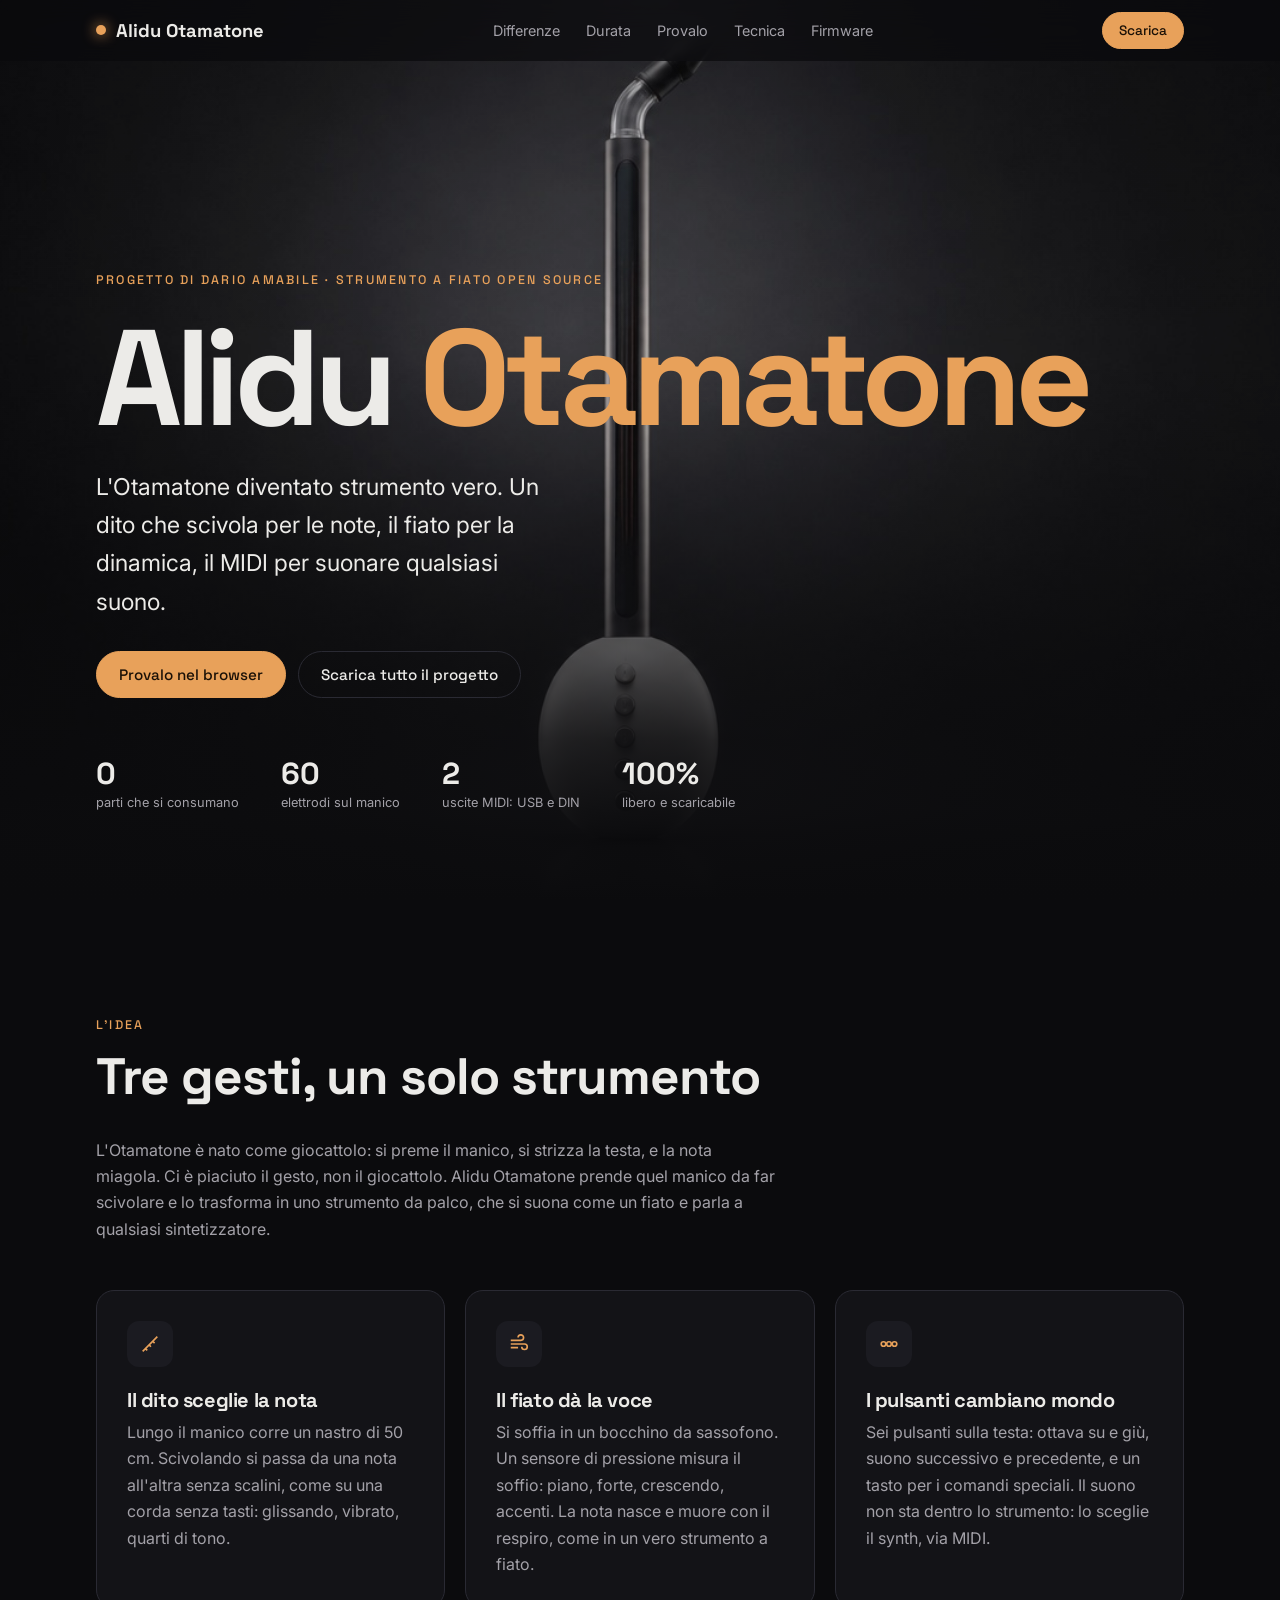
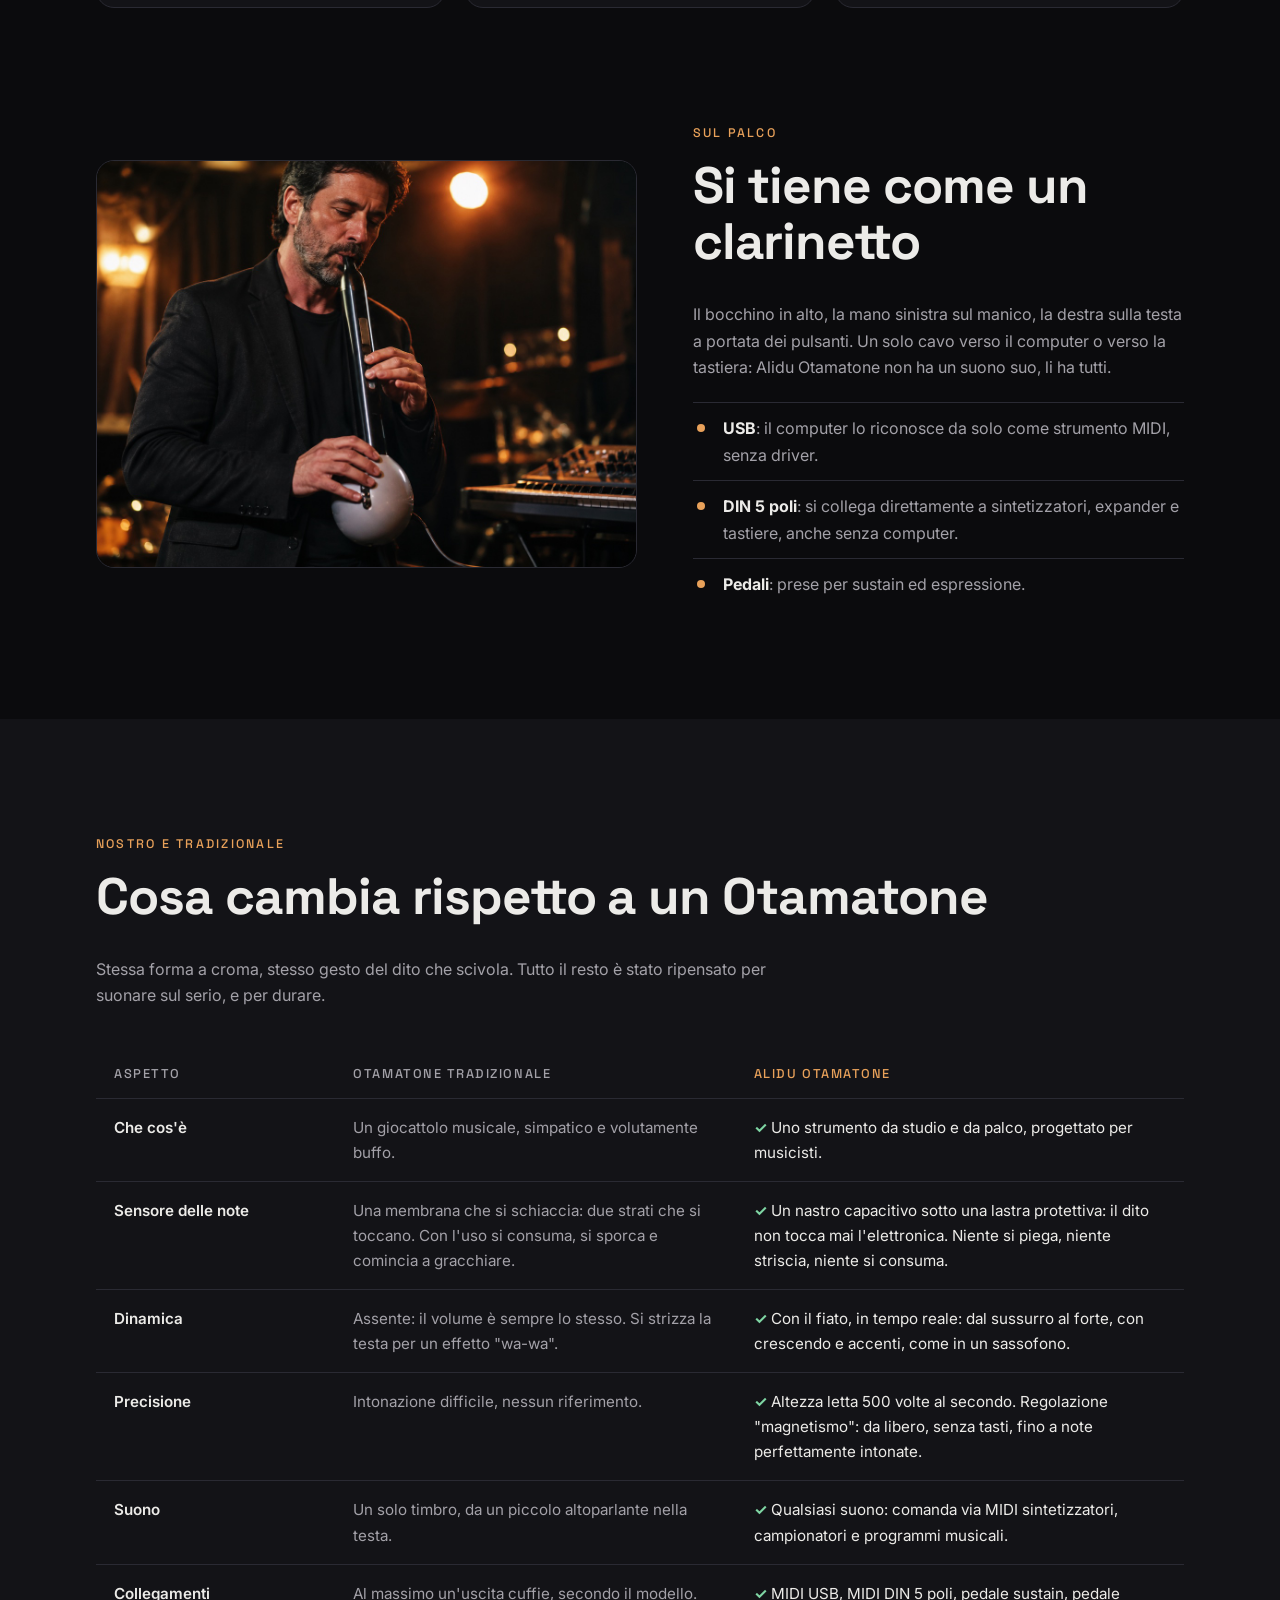
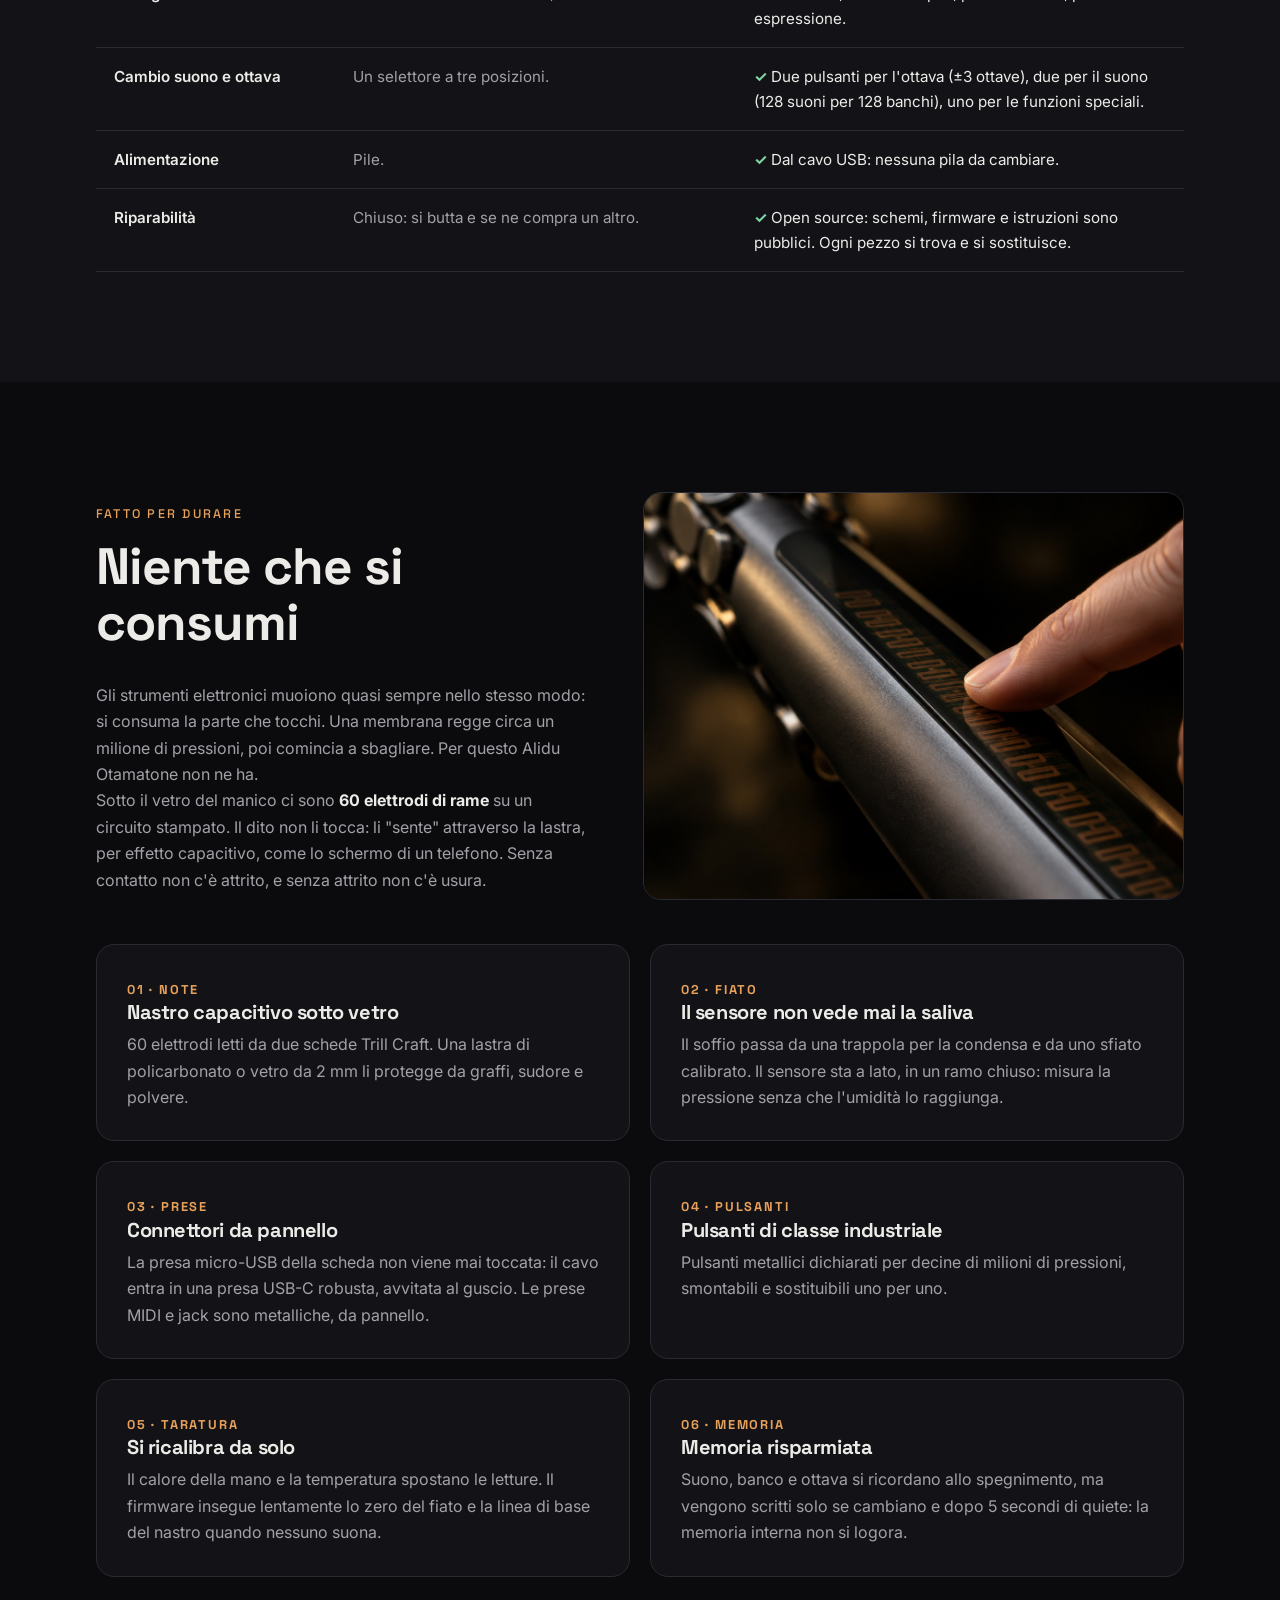
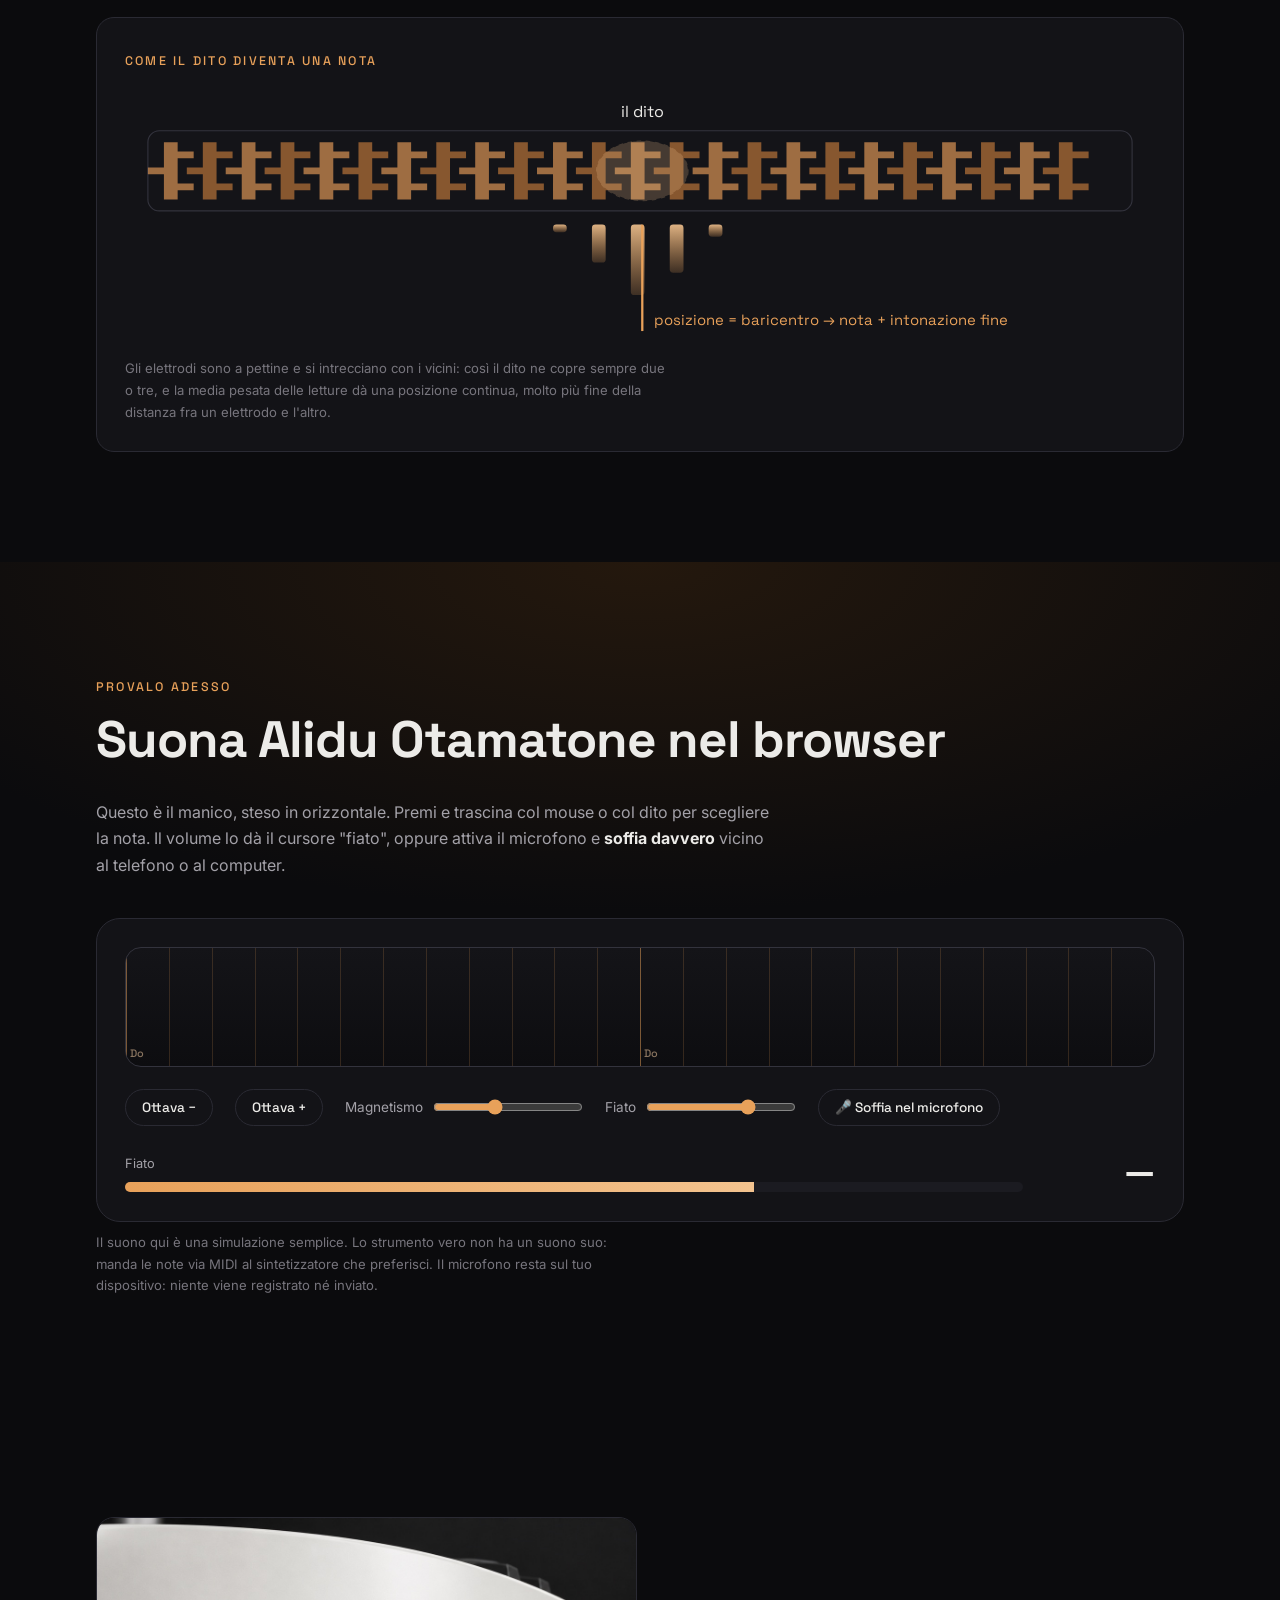
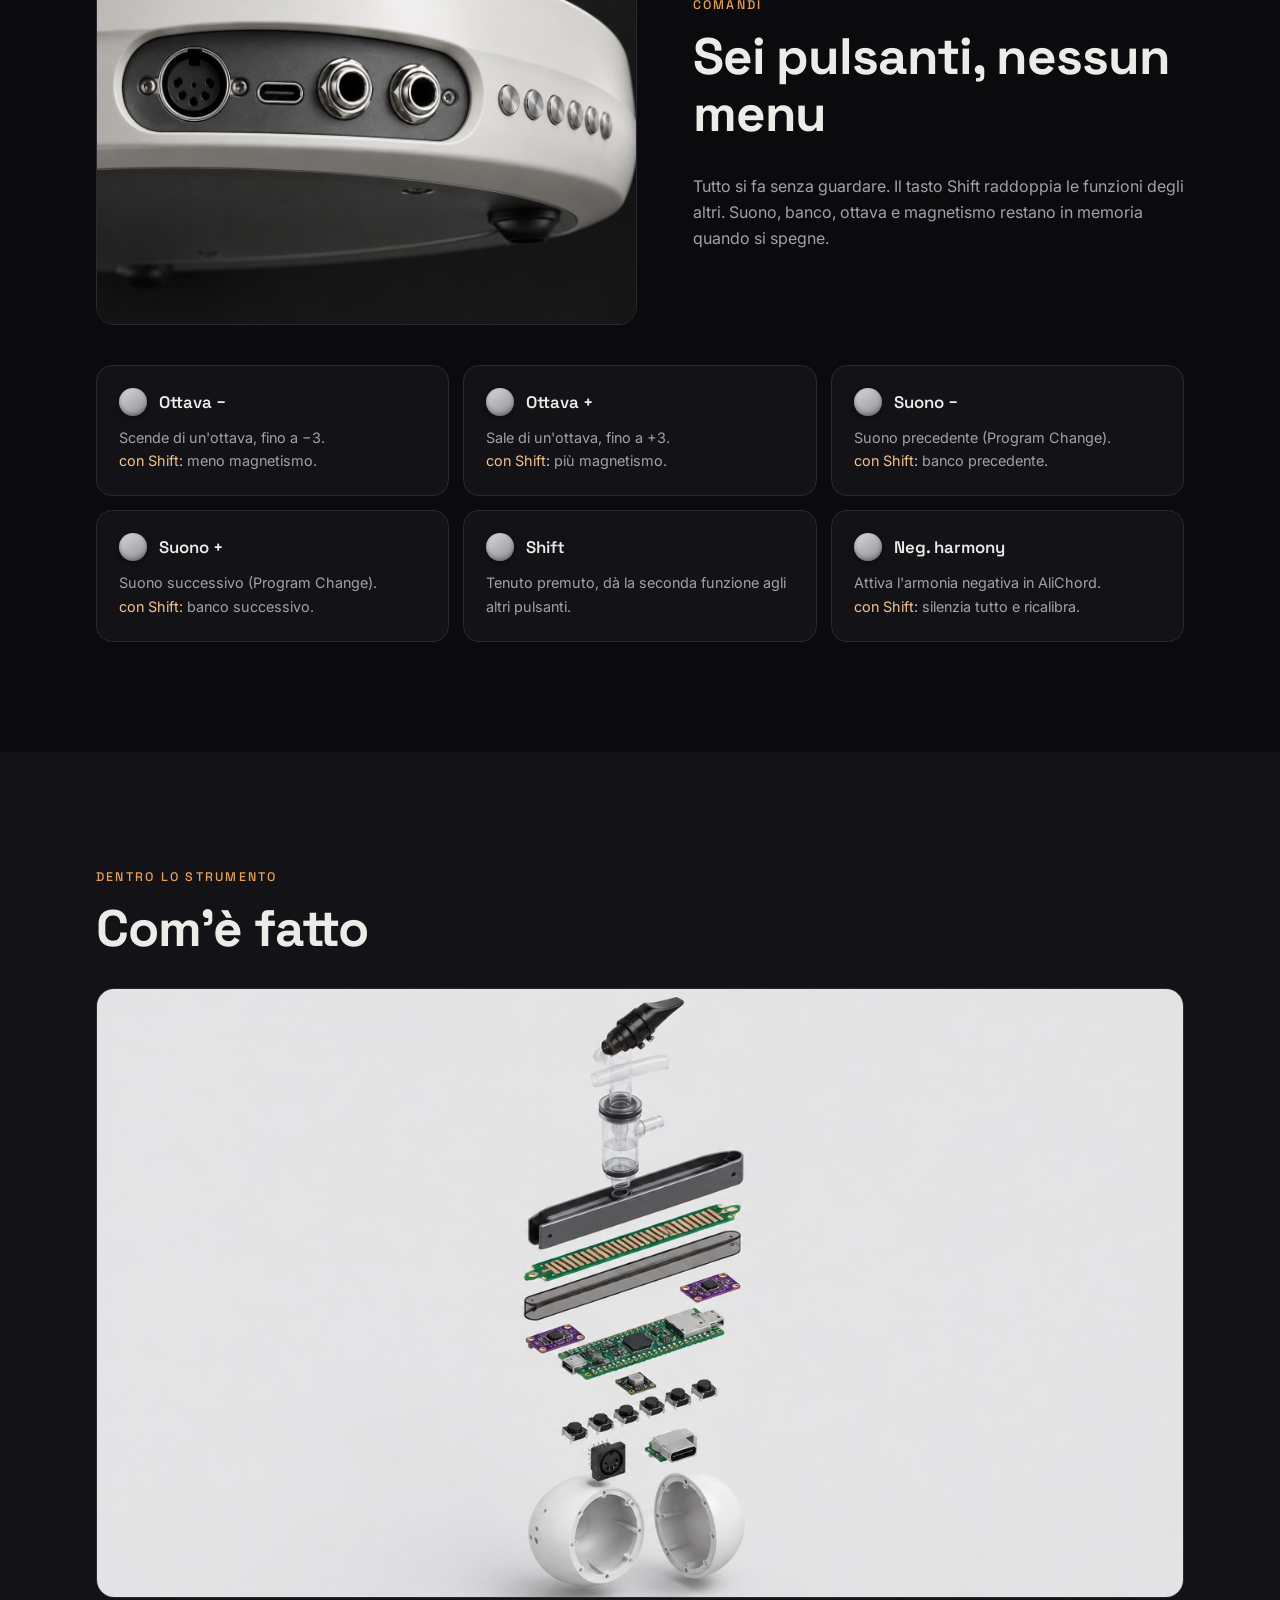
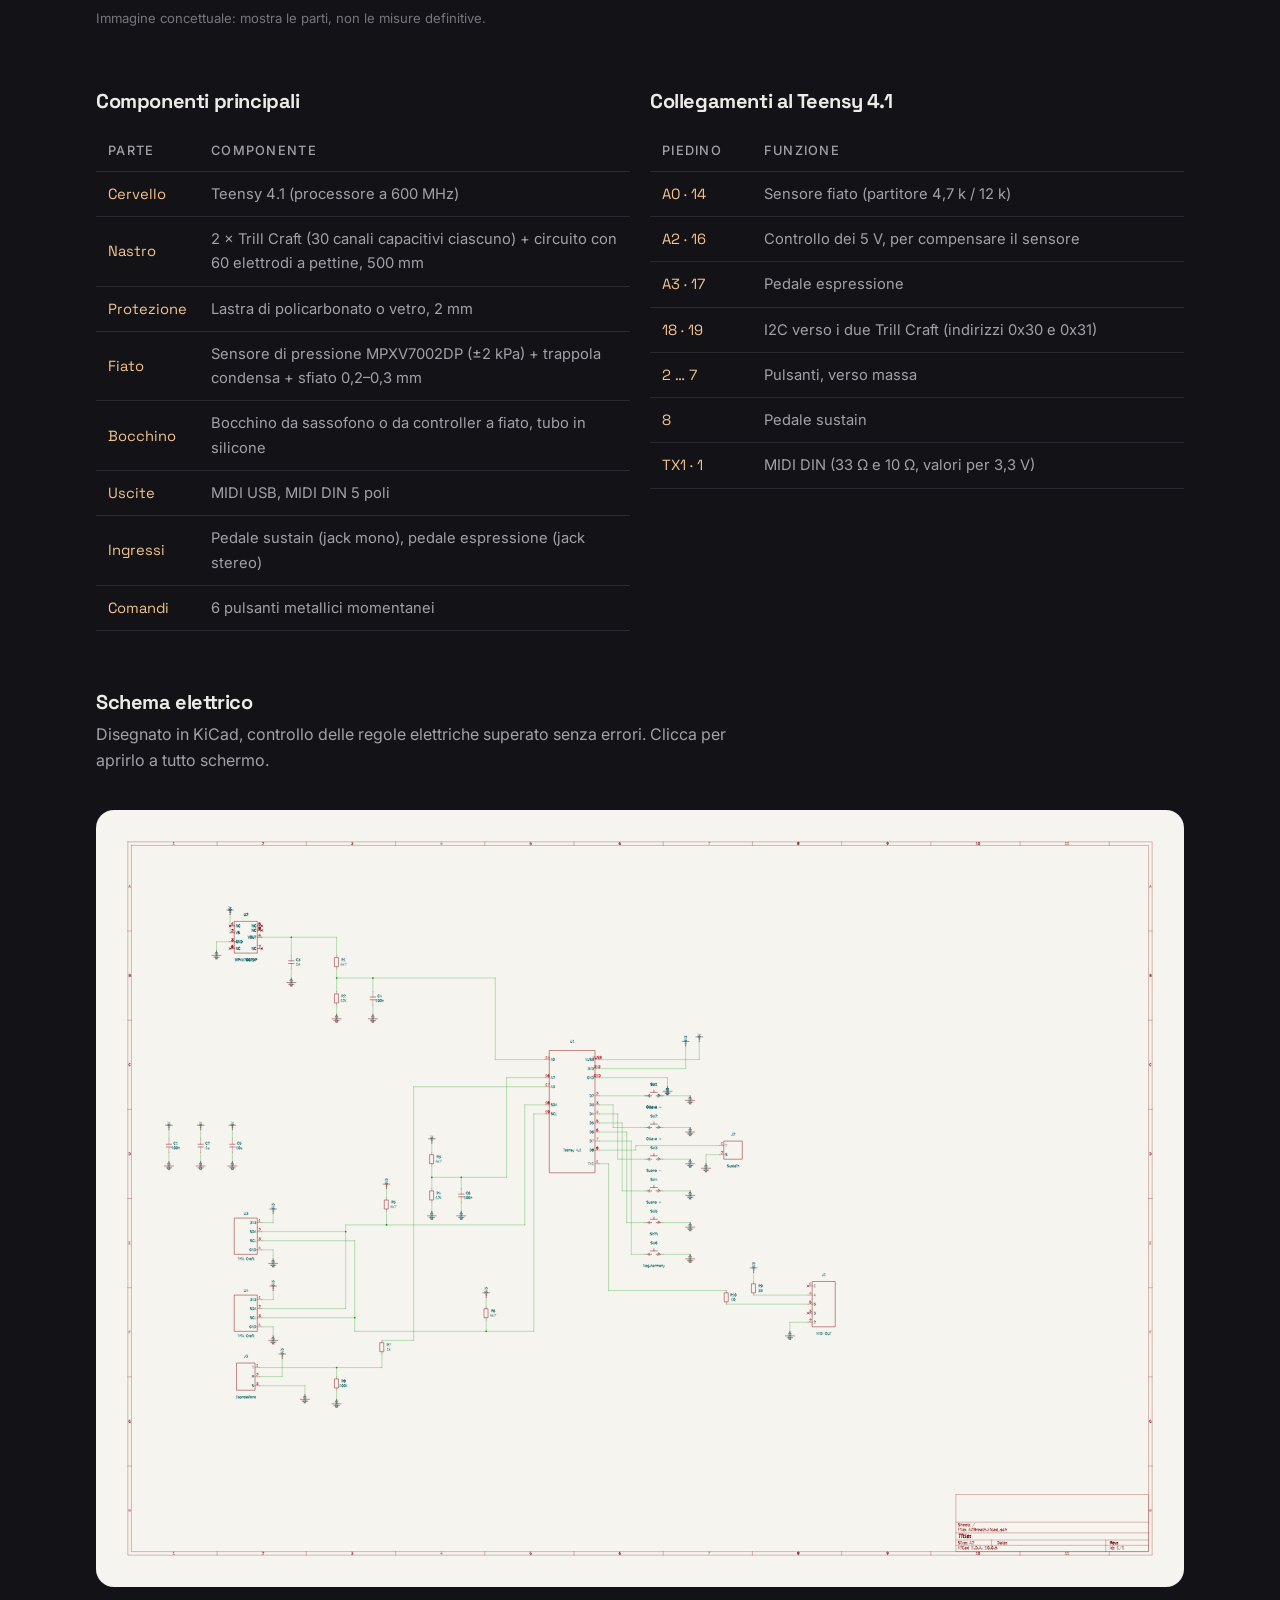
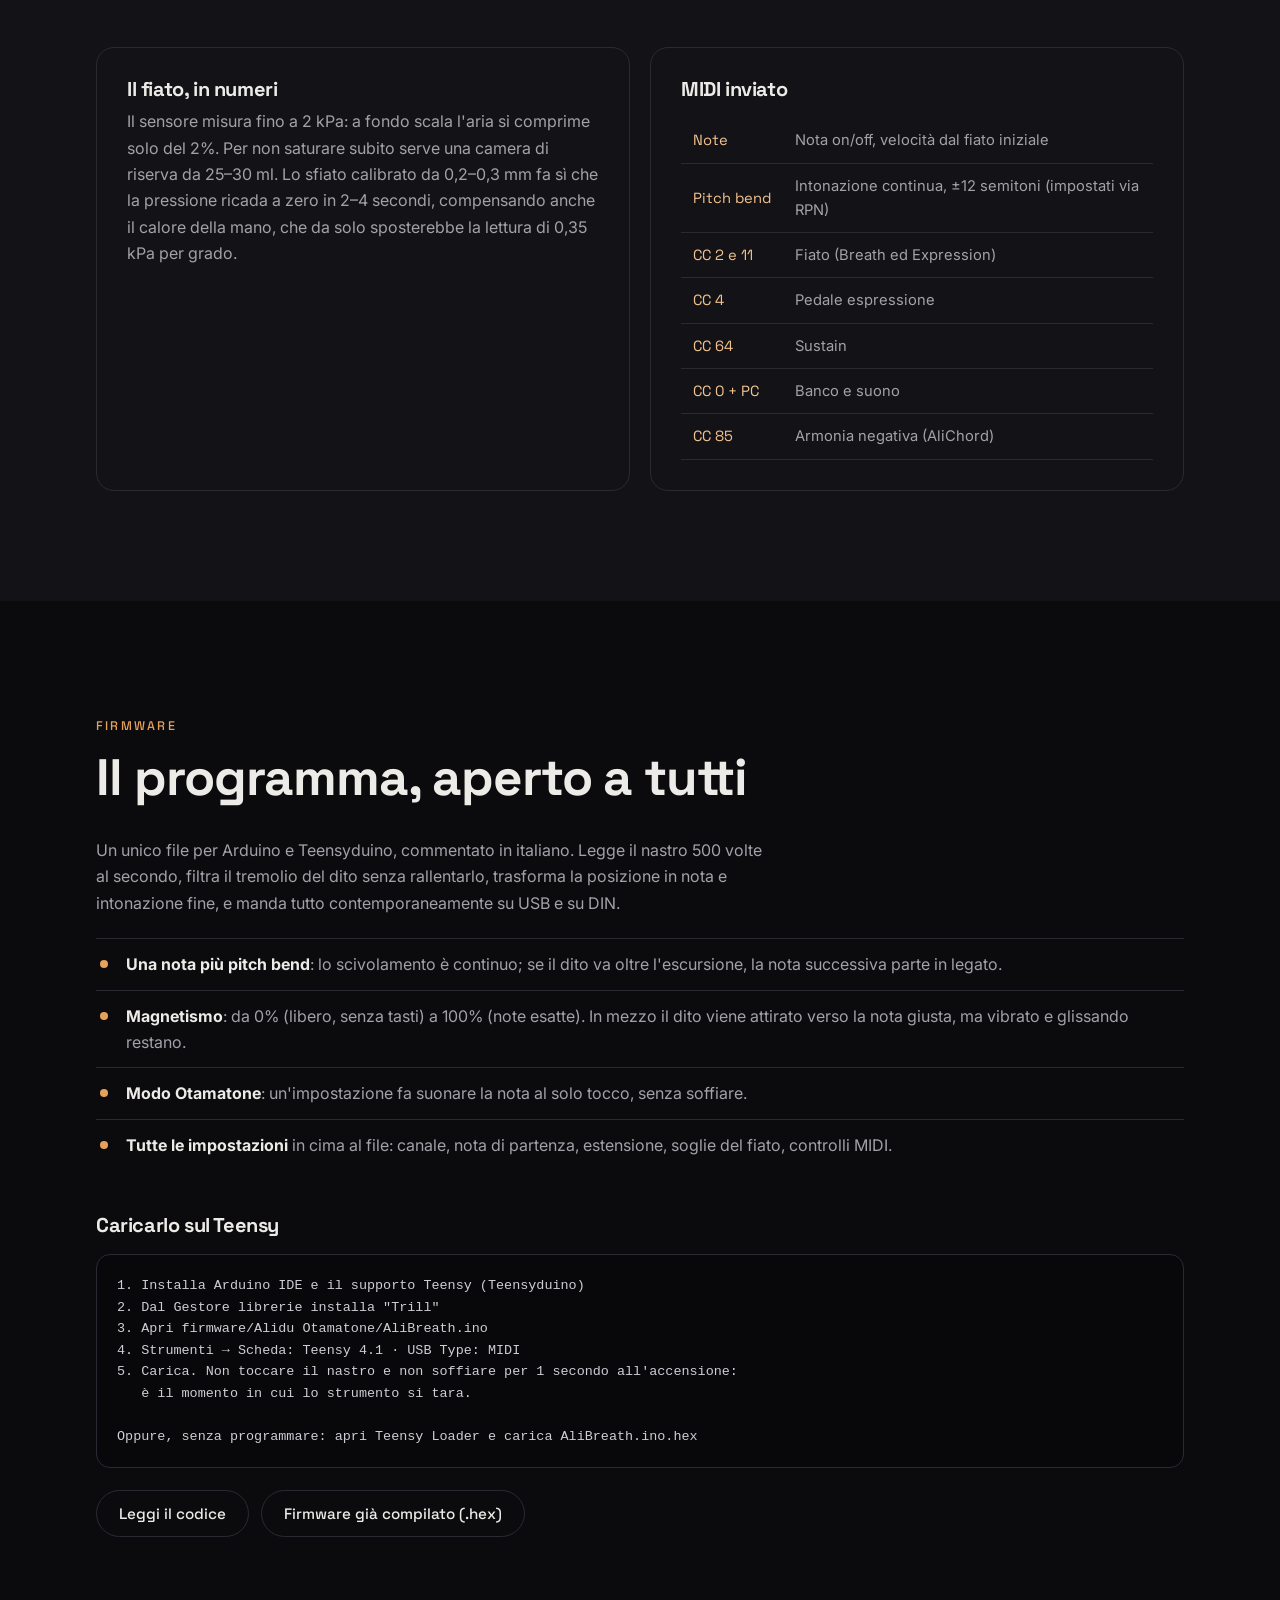
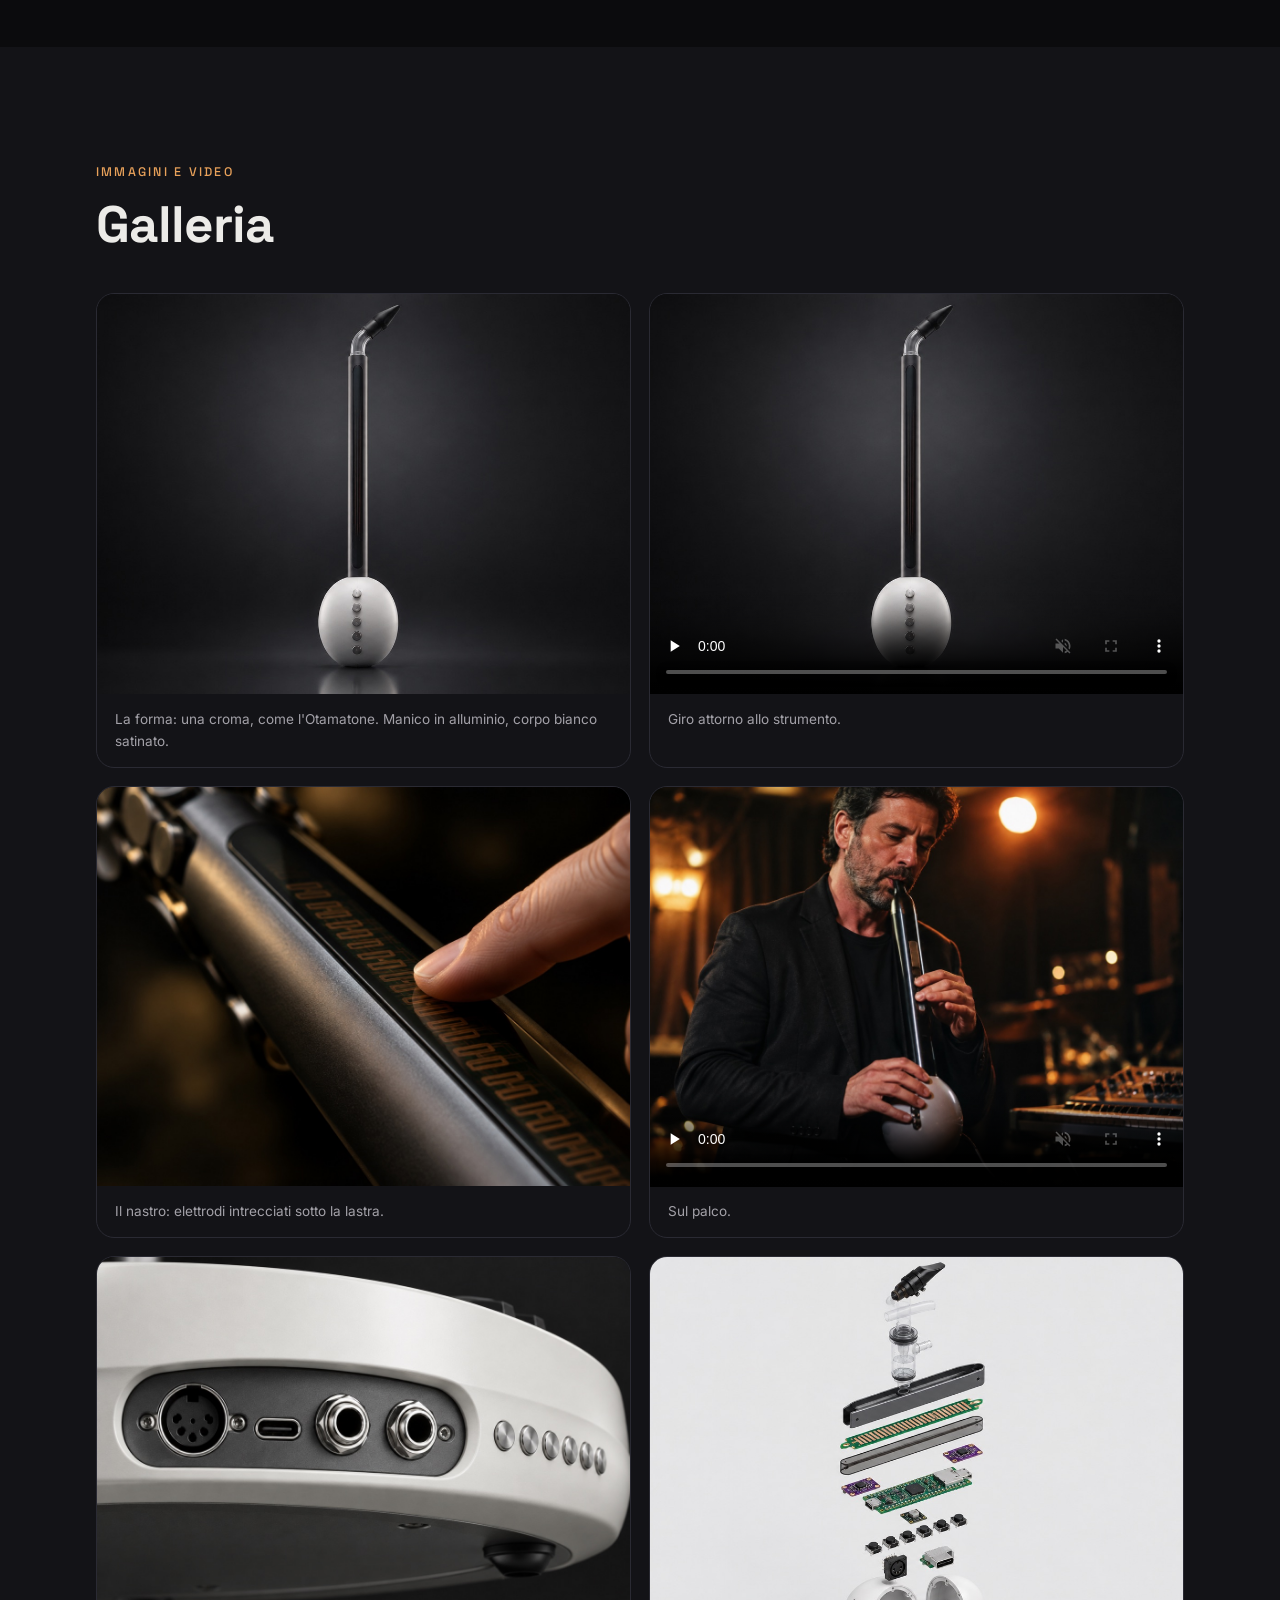
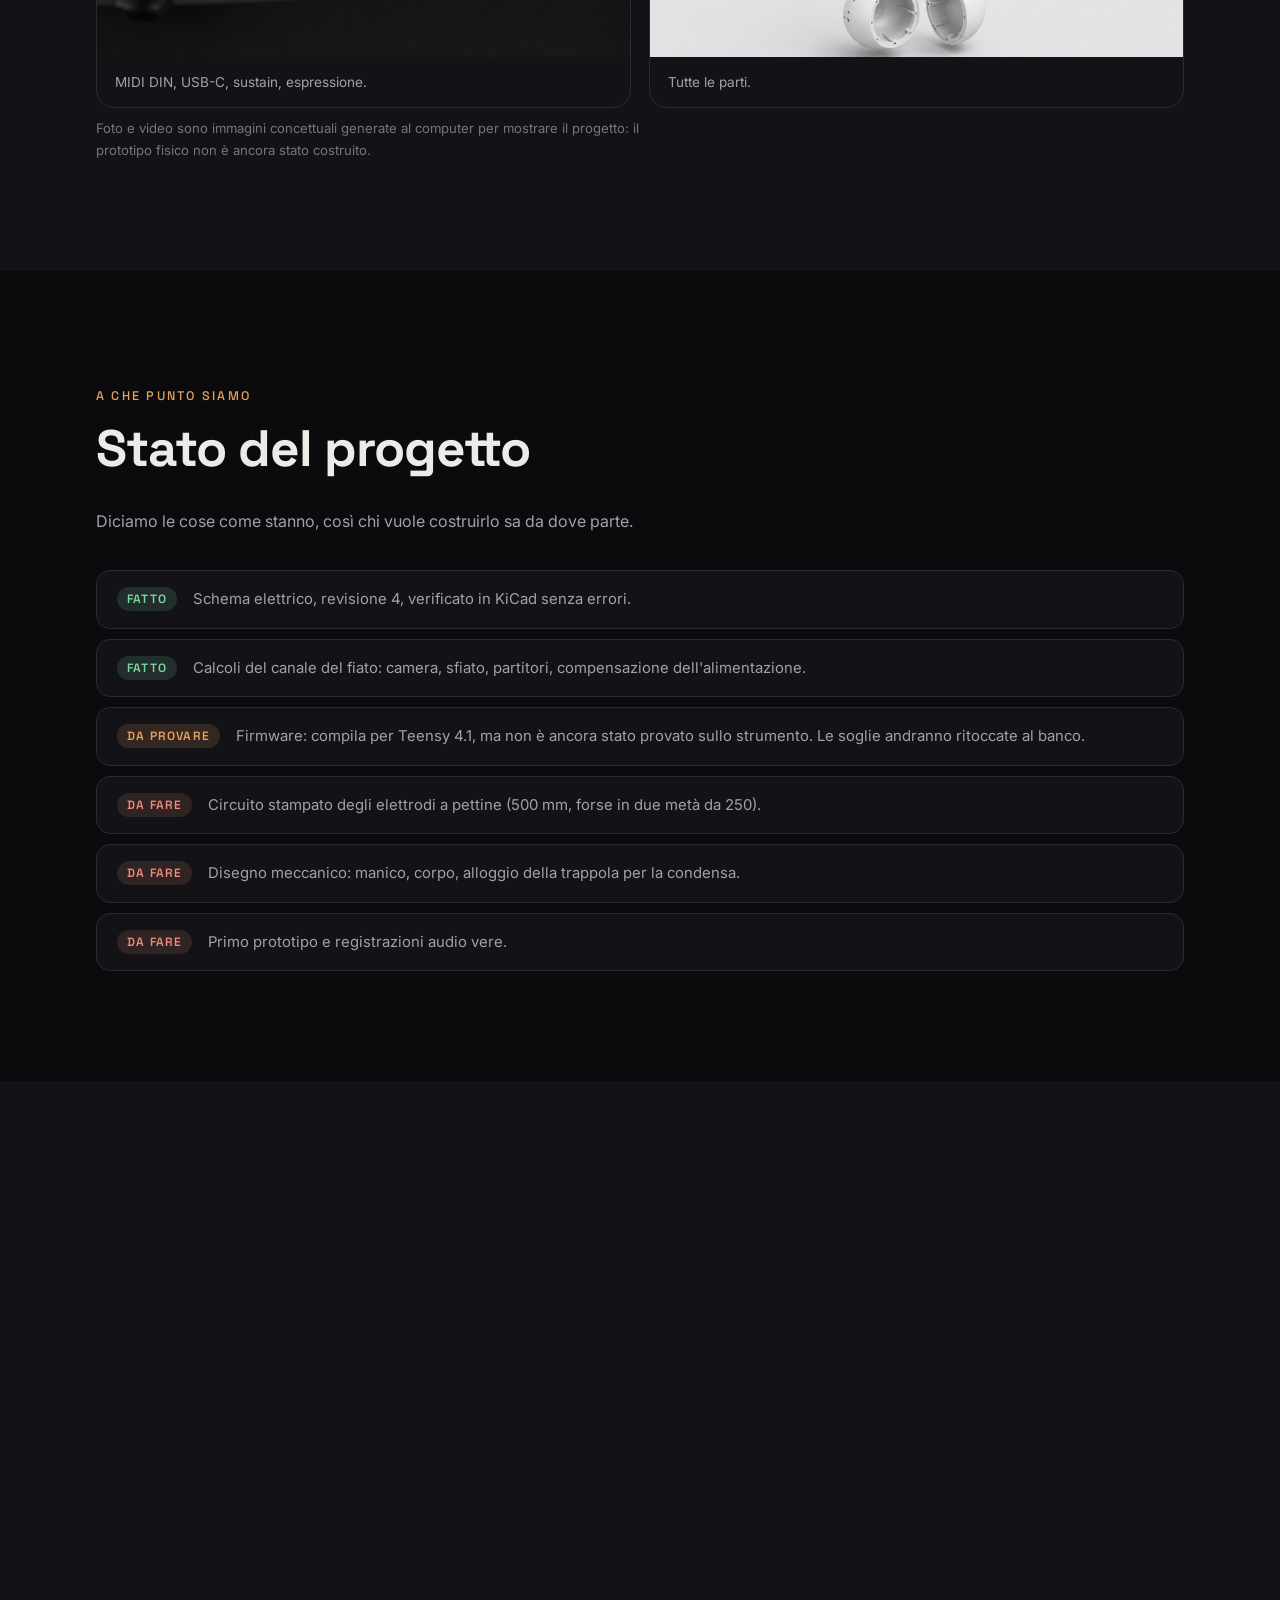
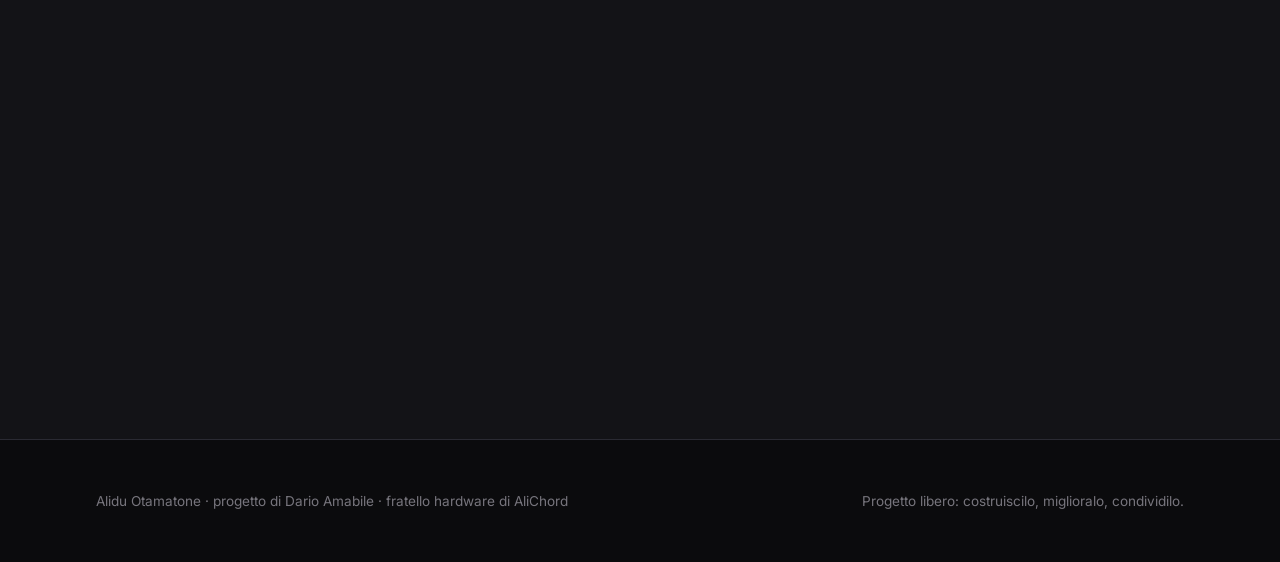
==== docs/index.html @ d9ad6dad "Alidu Otamatone: progetto open source completo Schema KiCad rev. 4 con nastro capacitivo senza usura" ====
<!doctype html>
<html lang="it">
<head>
<meta charset="utf-8">
<meta name="viewport" content="width=device-width, initial-scale=1">
<title>Alidu Otamatone — progetto di Dario Amabile</title>
<meta name="description" content="Alidu Otamatone: un Otamatone professionale a fiato. Nastro capacitivo senza usura, sensore di fiato, uscita MIDI, Teensy 4.1. Progetto open source: schemi, firmware e documentazione scaricabili.">
<meta property="og:title" content="Alidu Otamatone — progetto di Dario Amabile">
<meta property="og:description" content="Si suona scivolando un dito e soffiando. Nessuna parte che si consuma. Tutto il progetto è libero e scaricabile.">
<meta property="og:image" content="img/prodotto.jpg">
<link rel="icon" href="img/favicon.svg" type="image/svg+xml">
<link rel="preconnect" href="https://fonts.googleapis.com">
<link rel="preconnect" href="https://fonts.gstatic.com" crossorigin>
<link href="https://fonts.googleapis.com/css2?family=Space+Grotesk:wght@400;500;700&family=Inter:wght@400;500;600&display=swap" rel="stylesheet">
<style>
:root{
  --bg:#0b0b0d; --bg2:#131317; --bg3:#1b1b21; --linea:#2a2a33;
  --testo:#ecebe8; --tenue:#a3a1a8; --rame:#e8a15a; --rame2:#f3c38f; --verde:#7fd6a4; --rosso:#f08a7a;
  --raggio:18px; --max:1120px;
}
*{box-sizing:border-box;margin:0;padding:0}
html{scroll-behavior:smooth}
body{background:var(--bg);color:var(--testo);font:16px/1.65 Inter,system-ui,sans-serif;-webkit-font-smoothing:antialiased;overflow-x:hidden}
img,video,svg{max-width:100%;display:block}
a{color:var(--rame2)}
h1,h2,h3{font-family:"Space Grotesk",sans-serif;line-height:1.1;letter-spacing:-.02em}
h2{font-size:clamp(2rem,4.5vw,3.2rem);margin-bottom:.6em}
h3{font-size:1.25rem;margin-bottom:.4em}
p{color:var(--tenue);max-width:68ch}
p strong,li strong{color:var(--testo)}
.wrap{max-width:var(--max);margin:0 auto;padding:0 16px}
section{padding:110px 0}
.etichetta{display:inline-block;font:500 .78rem/1 "Space Grotesk";letter-spacing:.18em;text-transform:uppercase;color:var(--rame);margin-bottom:18px}
.nota{font-size:.82rem;color:#77757d;margin-top:10px}

/* navigazione */
nav{position:fixed;top:0;left:0;right:0;z-index:50;background:rgba(11,11,13,.72);backdrop-filter:blur(14px);border-bottom:1px solid transparent;transition:border-color .3s}
nav.scorso{border-color:var(--linea)}
nav .wrap{display:flex;align-items:center;justify-content:space-between;height:60px}
.marchio{font:700 1.15rem "Space Grotesk";color:var(--testo);text-decoration:none;display:flex;gap:10px;align-items:center}
.marchio i{width:10px;height:10px;border-radius:50%;background:var(--rame);box-shadow:0 0 14px var(--rame)}
nav ul{display:flex;gap:26px;list-style:none}
nav ul a{color:var(--tenue);text-decoration:none;font-size:.9rem}
nav ul a:hover{color:var(--testo)}
.bottone{display:inline-flex;align-items:center;gap:8px;padding:13px 22px;border-radius:999px;font:500 .95rem "Space Grotesk";text-decoration:none;border:1px solid var(--linea);color:var(--testo);background:transparent;cursor:pointer;transition:transform .15s,background .2s}
.bottone:hover{transform:translateY(-1px);background:var(--bg3)}
.bottone.pieno{background:var(--rame);color:#1a1006;border-color:var(--rame)}
.bottone.pieno:hover{background:var(--rame2)}
@media(max-width:820px){nav ul{display:none}}

/* apertura */
.apertura{position:relative;min-height:100vh;display:flex;align-items:flex-end;padding:0 0 90px;overflow:hidden}
.apertura video,.apertura .sfondo{position:absolute;inset:0;width:100%;height:100%;object-fit:cover;opacity:.9}
.apertura::after{content:"";position:absolute;inset:0;background:linear-gradient(180deg,rgba(11,11,13,.2) 0%,rgba(11,11,13,0) 40%,rgba(11,11,13,.85) 82%,var(--bg) 100%)}
.apertura .wrap{position:relative;z-index:2;width:100%}
.apertura h1{font-size:clamp(3.4rem,11vw,8.5rem);font-weight:700;letter-spacing:-.05em}
.apertura h1 span{color:var(--rame)}
.apertura .sotto{font-size:clamp(1.1rem,2.2vw,1.45rem);color:var(--testo);max-width:34ch;margin:14px 0 30px}
.azioni{display:flex;gap:12px;flex-wrap:wrap}
.cifre{display:flex;gap:42px;margin-top:56px;flex-wrap:wrap}
.cifre div{font:700 1.9rem "Space Grotesk"}
.cifre small{display:block;font:400 .8rem Inter;color:var(--tenue);margin-top:2px}

/* tre gesti */
.griglia3{display:grid;grid-template-columns:repeat(3,1fr);gap:20px;margin-top:48px}
.carta{background:var(--bg2);border:1px solid var(--linea);border-radius:var(--raggio);padding:30px}
.carta .icona{width:46px;height:46px;border-radius:12px;background:var(--bg3);display:grid;place-items:center;margin-bottom:22px;color:var(--rame)}
@media(max-width:820px){.griglia3{grid-template-columns:1fr}}

/* immagine + testo */
.affianco{display:grid;grid-template-columns:1.1fr 1fr;gap:56px;align-items:center}
.affianco.inverso{grid-template-columns:1fr 1.1fr}
.affianco.inverso .media{order:2}
.media img,.media video{border-radius:var(--raggio);border:1px solid var(--linea);width:100%}
@media(max-width:860px){.affianco,.affianco.inverso{grid-template-columns:1fr;gap:32px}.affianco.inverso .media{order:0}}
ul.punti{list-style:none;margin-top:22px}
ul.punti li{padding:12px 0 12px 30px;border-top:1px solid var(--linea);position:relative;color:var(--tenue)}
ul.punti li::before{content:"";position:absolute;left:4px;top:21px;width:8px;height:8px;border-radius:50%;background:var(--rame)}

/* confronto */
.confronto{background:var(--bg2)}
.tabella{width:100%;border-collapse:collapse;margin-top:40px;font-size:.95rem}
.tabella th,.tabella td{padding:16px 18px;text-align:left;vertical-align:top;border-bottom:1px solid var(--linea)}
.tabella thead th{font:500 .8rem "Space Grotesk";letter-spacing:.12em;text-transform:uppercase;color:var(--tenue)}
.tabella thead th:last-child{color:var(--rame)}
.tabella td:first-child{color:var(--testo);font-weight:600;width:22%}
.tabella td:nth-child(2){color:var(--tenue)}
.tabella td:last-child{color:var(--testo)}
.tabella td:last-child::before{content:"✓ ";color:var(--verde);font-weight:700}
.scorri{overflow-x:auto}
@media(max-width:700px){
  .tabella thead{display:none}
  .tabella tr{display:block;border-bottom:1px solid var(--linea);padding:14px 0}
  .tabella td{display:block;border:0;padding:4px 0;width:auto!important}
  .tabella td:nth-child(2)::before{content:"Tradizionale: ";color:#77757d}
}

/* eterno */
.griglia2{display:grid;grid-template-columns:repeat(2,1fr);gap:20px;margin-top:44px}
@media(max-width:760px){.griglia2{grid-template-columns:1fr}}
.carta .numero{font:700 .8rem "Space Grotesk";color:var(--rame);letter-spacing:.14em}

/* elettrodi */
.diagramma{background:var(--bg2);border:1px solid var(--linea);border-radius:var(--raggio);padding:28px;margin-top:40px}

/* prova */
.prova{background:radial-gradient(1200px 500px at 50% 0%,#24180d 0%,var(--bg) 70%)}
.strumento{margin-top:40px;background:var(--bg2);border:1px solid var(--linea);border-radius:24px;padding:28px}
#manico{position:relative;height:120px;border-radius:16px;background:linear-gradient(180deg,#141418,#0d0d10);border:1px solid #33333d;cursor:pointer;touch-action:none;overflow:hidden;user-select:none}
#manico .tacca{position:absolute;top:0;bottom:0;width:1px;background:rgba(232,161,90,.18)}
#manico .tacca.do{background:rgba(232,161,90,.5)}
#manico .tacca span{position:absolute;bottom:6px;left:4px;font:500 .68rem "Space Grotesk";color:#8a7560}
#dito{position:absolute;top:50%;width:54px;height:54px;margin:-27px 0 0 -27px;border-radius:50%;background:radial-gradient(circle,rgba(243,195,143,.9),rgba(232,161,90,.0) 70%);opacity:0;transition:opacity .15s;pointer-events:none}
.comandi{display:flex;flex-wrap:wrap;gap:22px;align-items:center;margin-top:22px}
.comandi label{font-size:.85rem;color:var(--tenue);display:flex;align-items:center;gap:10px}
input[type=range]{accent-color:var(--rame);width:150px}
.misura{flex:1;min-width:200px}
.misura .barra{height:10px;border-radius:99px;background:var(--bg3);overflow:hidden;margin-top:6px}
.misura .barra i{display:block;height:100%;width:0;background:linear-gradient(90deg,var(--rame),var(--rame2));transition:width .05s}
#leggiNota{font:700 2.2rem "Space Grotesk";min-width:110px;text-align:right}
.piccolo{padding:9px 16px;font-size:.85rem}
.piccolo.attivo{background:var(--rame);color:#1a1006;border-color:var(--rame)}

/* pulsanti */
.pulsantiera{display:grid;grid-template-columns:repeat(3,1fr);gap:14px;margin-top:40px}
.tasto{background:var(--bg2);border:1px solid var(--linea);border-radius:16px;padding:22px}
.tasto b{display:flex;align-items:center;gap:12px;font:600 1.05rem "Space Grotesk";color:var(--testo)}
.tasto b i{width:28px;height:28px;border-radius:50%;background:linear-gradient(145deg,#d9d9de,#8c8c94);box-shadow:inset 0 -2px 4px rgba(0,0,0,.35),0 2px 6px rgba(0,0,0,.4);flex:none}
.tasto p{font-size:.9rem;margin-top:10px}
.tasto em{font-style:normal;color:var(--rame2)}
@media(max-width:820px){.pulsantiera{grid-template-columns:1fr 1fr}}
@media(max-width:520px){.pulsantiera{grid-template-columns:1fr}}

/* tabelle tecniche */
.dati{width:100%;border-collapse:collapse;font-size:.92rem;margin-top:18px}
.dati td,.dati th{padding:10px 12px;border-bottom:1px solid var(--linea);text-align:left}
.dati th{color:var(--tenue);font-weight:500;font-size:.8rem;text-transform:uppercase;letter-spacing:.1em}
.dati td:first-child{font-family:"Space Grotesk";color:var(--rame2);white-space:nowrap}
.dati td{color:var(--tenue)}
code{font:.88em ui-monospace,Menlo,monospace;background:var(--bg3);padding:2px 6px;border-radius:6px;color:var(--testo)}
pre{background:#08080a;border:1px solid var(--linea);border-radius:14px;padding:20px;overflow:auto;font:.84rem/1.6 ui-monospace,Menlo,monospace;color:#cfcdd4;margin-top:18px}

.schema{background:#f5f4f0;border-radius:var(--raggio);padding:14px;margin-top:36px}

/* galleria */
.galleria{display:grid;grid-template-columns:repeat(2,1fr);gap:18px;margin-top:40px}
.galleria figure{background:var(--bg2);border:1px solid var(--linea);border-radius:var(--raggio);overflow:hidden}
.galleria img,.galleria video{width:100%;aspect-ratio:4/3;object-fit:cover}
.galleria figcaption{padding:14px 18px;font-size:.85rem;color:var(--tenue)}
@media(max-width:700px){.galleria{grid-template-columns:1fr}}

/* stato */
.stato{display:grid;gap:10px;margin-top:36px}
.stato div{display:flex;gap:16px;align-items:flex-start;padding:16px 20px;background:var(--bg2);border:1px solid var(--linea);border-radius:14px}
.stato b{flex:none;font:600 .75rem "Space Grotesk";letter-spacing:.1em;text-transform:uppercase;padding:4px 10px;border-radius:99px}
.fatto b{background:rgba(127,214,164,.14);color:var(--verde)}
.dafare b{background:rgba(240,138,122,.13);color:var(--rosso)}
.inprova b{background:rgba(232,161,90,.15);color:var(--rame)}
.stato span{color:var(--tenue);font-size:.93rem}

/* scarica */
.scarica{background:var(--bg2)}
.file{display:grid;grid-template-columns:repeat(3,1fr);gap:16px;margin-top:40px}
.file a{display:block;text-decoration:none;background:var(--bg);border:1px solid var(--linea);border-radius:16px;padding:22px;transition:border-color .2s,transform .15s}
.file a:hover{border-color:var(--rame);transform:translateY(-2px)}
.file b{display:block;color:var(--testo);font:600 1rem "Space Grotesk"}
.file span{font-size:.85rem;color:var(--tenue)}
.file a.grande{grid-column:1/-1;background:linear-gradient(120deg,#2a1b0c,#15110d);border-color:#5a3d1f}
.file a.grande b{font-size:1.3rem}
@media(max-width:820px){.file{grid-template-columns:1fr}}
.licenze{display:grid;grid-template-columns:repeat(3,1fr);gap:16px;margin-top:30px}
@media(max-width:820px){.licenze{grid-template-columns:1fr}}

footer{padding:50px 0;border-top:1px solid var(--linea);color:#77757d;font-size:.85rem}
footer .wrap{display:flex;justify-content:space-between;gap:20px;flex-wrap:wrap}

.appare{opacity:0;transform:translateY(24px);transition:opacity .8s ease,transform .8s ease}
.appare.visto{opacity:1;transform:none}
@media (prefers-reduced-motion:reduce){.appare{opacity:1;transform:none;transition:none}html{scroll-behavior:auto}}
</style>
</head>
<body>

<nav id="nav"><div class="wrap">
  <a class="marchio" href="#"><i></i>Alidu Otamatone</a>
  <ul>
    <li><a href="#confronto">Differenze</a></li>
    <li><a href="#eterno">Durata</a></li>
    <li><a href="#prova">Provalo</a></li>
    <li><a href="#tecnica">Tecnica</a></li>
    <li><a href="#firmware">Firmware</a></li>
  </ul>
  <a class="bottone pieno piccolo" href="#scarica">Scarica</a>
</div></nav>

<!-- ============ APERTURA ============ -->
<header class="apertura">
  <img class="sfondo" src="img/prodotto.jpg" alt="">
  <video id="videoApertura" autoplay muted loop playsinline poster="img/prodotto.jpg">
    <source src="video/giro.mp4" type="video/mp4">
  </video>
  <div class="wrap">
    <span class="etichetta">Progetto di Dario Amabile · strumento a fiato open source</span>
    <h1>Alidu <span>Otamatone</span></h1>
    <p class="sotto">L'Otamatone diventato strumento vero. Un dito che scivola per le note, il fiato per la dinamica, il MIDI per suonare qualsiasi suono.</p>
    <div class="azioni">
      <a class="bottone pieno" href="#prova">Provalo nel browser</a>
      <a class="bottone" href="#scarica">Scarica tutto il progetto</a>
    </div>
    <div class="cifre">
      <div>0<small>parti che si consumano</small></div>
      <div>60<small>elettrodi sul manico</small></div>
      <div>2<small>uscite MIDI: USB e DIN</small></div>
      <div>100%<small>libero e scaricabile</small></div>
    </div>
  </div>
</header>

<!-- ============ TRE GESTI ============ -->
<section id="idea"><div class="wrap appare">
  <span class="etichetta">L'idea</span>
  <h2>Tre gesti, un solo strumento</h2>
  <p>L'Otamatone è nato come giocattolo: si preme il manico, si strizza la testa, e la nota miagola. Ci è piaciuto il gesto, non il giocattolo. Alidu Otamatone prende quel manico da far scivolare e lo trasforma in uno strumento da palco, che si suona come un fiato e parla a qualsiasi sintetizzatore.</p>
  <div class="griglia3">
    <div class="carta">
      <div class="icona"><svg width="22" height="22" viewBox="0 0 24 24" fill="none" stroke="currentColor" stroke-width="1.8"><path d="M4 20 20 4M7 17l2 2M11 13l2 2M15 9l2 2"/></svg></div>
      <h3>Il dito sceglie la nota</h3>
      <p>Lungo il manico corre un nastro di 50 cm. Scivolando si passa da una nota all'altra senza scalini, come su una corda senza tasti: glissando, vibrato, quarti di tono.</p>
    </div>
    <div class="carta">
      <div class="icona"><svg width="22" height="22" viewBox="0 0 24 24" fill="none" stroke="currentColor" stroke-width="1.8"><path d="M3 8h11a3 3 0 1 0-3-3M3 12h15a3 3 0 1 1-3 3M3 16h8"/></svg></div>
      <h3>Il fiato dà la voce</h3>
      <p>Si soffia in un bocchino da sassofono. Un sensore di pressione misura il soffio: piano, forte, crescendo, accenti. La nota nasce e muore con il respiro, come in un vero strumento a fiato.</p>
    </div>
    <div class="carta">
      <div class="icona"><svg width="22" height="22" viewBox="0 0 24 24" fill="none" stroke="currentColor" stroke-width="1.8"><circle cx="6" cy="12" r="2.5"/><circle cx="12" cy="12" r="2.5"/><circle cx="18" cy="12" r="2.5"/></svg></div>
      <h3>I pulsanti cambiano mondo</h3>
      <p>Sei pulsanti sulla testa: ottava su e giù, suono successivo e precedente, e un tasto per i comandi speciali. Il suono non sta dentro lo strumento: lo sceglie il synth, via MIDI.</p>
    </div>
  </div>
</div></section>

<!-- ============ MUSICISTA ============ -->
<section style="padding-top:0"><div class="wrap affianco appare">
  <div class="media">
    <video autoplay muted loop playsinline poster="img/musicista.jpg"><source src="video/suona.mp4" type="video/mp4"></video>
  </div>
  <div>
    <span class="etichetta">Sul palco</span>
    <h2>Si tiene come un clarinetto</h2>
    <p>Il bocchino in alto, la mano sinistra sul manico, la destra sulla testa a portata dei pulsanti. Un solo cavo verso il computer o verso la tastiera: Alidu Otamatone non ha un suono suo, li ha tutti.</p>
    <ul class="punti">
      <li><strong>USB</strong>: il computer lo riconosce da solo come strumento MIDI, senza driver.</li>
      <li><strong>DIN 5 poli</strong>: si collega direttamente a sintetizzatori, expander e tastiere, anche senza computer.</li>
      <li><strong>Pedali</strong>: prese per sustain ed espressione.</li>
    </ul>
  </div>
</div></section>

<!-- ============ CONFRONTO ============ -->
<section id="confronto" class="confronto"><div class="wrap appare">
  <span class="etichetta">Nostro e tradizionale</span>
  <h2>Cosa cambia rispetto a un Otamatone</h2>
  <p>Stessa forma a croma, stesso gesto del dito che scivola. Tutto il resto è stato ripensato per suonare sul serio, e per durare.</p>
  <div class="scorri">
  <table class="tabella">
    <thead><tr><th>Aspetto</th><th>Otamatone tradizionale</th><th>Alidu Otamatone</th></tr></thead>
    <tbody>
      <tr><td>Che cos'è</td><td>Un giocattolo musicale, simpatico e volutamente buffo.</td><td>Uno strumento da studio e da palco, progettato per musicisti.</td></tr>
      <tr><td>Sensore delle note</td><td>Una membrana che si schiaccia: due strati che si toccano. Con l'uso si consuma, si sporca e comincia a gracchiare.</td><td>Un nastro capacitivo sotto una lastra protettiva: il dito non tocca mai l'elettronica. Niente si piega, niente striscia, niente si consuma.</td></tr>
      <tr><td>Dinamica</td><td>Assente: il volume è sempre lo stesso. Si strizza la testa per un effetto "wa-wa".</td><td>Con il fiato, in tempo reale: dal sussurro al forte, con crescendo e accenti, come in un sassofono.</td></tr>
      <tr><td>Precisione</td><td>Intonazione difficile, nessun riferimento.</td><td>Altezza letta 500 volte al secondo. Regolazione "magnetismo": da libero, senza tasti, fino a note perfettamente intonate.</td></tr>
      <tr><td>Suono</td><td>Un solo timbro, da un piccolo altoparlante nella testa.</td><td>Qualsiasi suono: comanda via MIDI sintetizzatori, campionatori e programmi musicali.</td></tr>
      <tr><td>Collegamenti</td><td>Al massimo un'uscita cuffie, secondo il modello.</td><td>MIDI USB, MIDI DIN 5 poli, pedale sustain, pedale espressione.</td></tr>
      <tr><td>Cambio suono e ottava</td><td>Un selettore a tre posizioni.</td><td>Due pulsanti per l'ottava (±3 ottave), due per il suono (128 suoni per 128 banchi), uno per le funzioni speciali.</td></tr>
      <tr><td>Alimentazione</td><td>Pile.</td><td>Dal cavo USB: nessuna pila da cambiare.</td></tr>
      <tr><td>Riparabilità</td><td>Chiuso: si butta e se ne compra un altro.</td><td>Open source: schemi, firmware e istruzioni sono pubblici. Ogni pezzo si trova e si sostituisce.</td></tr>
    </tbody>
  </table>
  </div>
</div></section>

<!-- ============ ETERNO ============ -->
<section id="eterno"><div class="wrap">
  <div class="affianco inverso appare">
    <div class="media"><img src="img/nastro.jpg" alt="Un dito scivola sul nastro di vetro: sotto si intravedono gli elettrodi di rame intrecciati" loading="lazy"></div>
    <div>
      <span class="etichetta">Fatto per durare</span>
      <h2>Niente che si consumi</h2>
      <p>Gli strumenti elettronici muoiono quasi sempre nello stesso modo: si consuma la parte che tocchi. Una membrana regge circa un milione di pressioni, poi comincia a sbagliare. Per questo Alidu Otamatone non ne ha.</p>
      <p>Sotto il vetro del manico ci sono <strong>60 elettrodi di rame</strong> su un circuito stampato. Il dito non li tocca: li "sente" attraverso la lastra, per effetto capacitivo, come lo schermo di un telefono. Senza contatto non c'è attrito, e senza attrito non c'è usura.</p>
    </div>
  </div>
  <div class="griglia2 appare">
    <div class="carta"><span class="numero">01 · NOTE</span><h3>Nastro capacitivo sotto vetro</h3><p>60 elettrodi letti da due schede Trill Craft. Una lastra di policarbonato o vetro da 2 mm li protegge da graffi, sudore e polvere.</p></div>
    <div class="carta"><span class="numero">02 · FIATO</span><h3>Il sensore non vede mai la saliva</h3><p>Il soffio passa da una trappola per la condensa e da uno sfiato calibrato. Il sensore sta a lato, in un ramo chiuso: misura la pressione senza che l'umidità lo raggiunga.</p></div>
    <div class="carta"><span class="numero">03 · PRESE</span><h3>Connettori da pannello</h3><p>La presa micro-USB della scheda non viene mai toccata: il cavo entra in una presa USB-C robusta, avvitata al guscio. Le prese MIDI e jack sono metalliche, da pannello.</p></div>
    <div class="carta"><span class="numero">04 · PULSANTI</span><h3>Pulsanti di classe industriale</h3><p>Pulsanti metallici dichiarati per decine di milioni di pressioni, smontabili e sostituibili uno per uno.</p></div>
    <div class="carta"><span class="numero">05 · TARATURA</span><h3>Si ricalibra da solo</h3><p>Il calore della mano e la temperatura spostano le letture. Il firmware insegue lentamente lo zero del fiato e la linea di base del nastro quando nessuno suona.</p></div>
    <div class="carta"><span class="numero">06 · MEMORIA</span><h3>Memoria risparmiata</h3><p>Suono, banco e ottava si ricordano allo spegnimento, ma vengono scritti solo se cambiano e dopo 5 secondi di quiete: la memoria interna non si logora.</p></div>
  </div>

  <div class="diagramma appare">
    <span class="etichetta">Come il dito diventa una nota</span>
    <svg viewBox="0 0 900 230" role="img" aria-label="Elettrodi a pettine intrecciati: il dito copre due o tre elettrodi e la posizione si calcola come baricentro">
      <defs><linearGradient id="g" x1="0" x2="0" y1="0" y2="1"><stop offset="0" stop-color="#f3c38f" stop-opacity=".9"/><stop offset="1" stop-color="#e8a15a" stop-opacity=".2"/></linearGradient></defs>
      <rect x="20" y="40" width="860" height="70" rx="10" fill="#141418" stroke="#33333d"/>
      <g id="elettrodi"></g>
      <ellipse cx="452" cy="75" rx="40" ry="26" fill="#f3c38f" opacity=".22" stroke="#f3c38f" stroke-dasharray="4 4"/>
      <text x="452" y="28" text-anchor="middle" fill="#ecebe8" font-family="Space Grotesk" font-size="14">il dito</text>
      <g id="barre"></g>
      <line x1="452" y1="122" x2="452" y2="215" stroke="#e8a15a" stroke-width="2"/>
      <text x="462" y="210" fill="#e8a15a" font-family="Space Grotesk" font-size="13">posizione = baricentro → nota + intonazione fine</text>
    </svg>
    <p class="nota">Gli elettrodi sono a pettine e si intrecciano con i vicini: così il dito ne copre sempre due o tre, e la media pesata delle letture dà una posizione continua, molto più fine della distanza fra un elettrodo e l'altro.</p>
  </div>
</div></section>

<!-- ============ PROVA ============ -->
<section id="prova" class="prova"><div class="wrap appare">
  <span class="etichetta">Provalo adesso</span>
  <h2>Suona Alidu Otamatone nel browser</h2>
  <p>Questo è il manico, steso in orizzontale. Premi e trascina col mouse o col dito per scegliere la nota. Il volume lo dà il cursore "fiato", oppure attiva il microfono e <strong>soffia davvero</strong> vicino al telefono o al computer.</p>
  <div class="strumento">
    <div id="manico"><div id="dito"></div></div>
    <div class="comandi">
      <button class="bottone piccolo" id="ottGiu">Ottava −</button>
      <button class="bottone piccolo" id="ottSu">Ottava +</button>
      <label>Magnetismo <input type="range" id="magnete" min="0" max="100" value="40"></label>
      <label>Fiato <input type="range" id="fiatoMano" min="0" max="100" value="70"></label>
      <button class="bottone piccolo" id="micro">🎤 Soffia nel microfono</button>
      <div class="misura"><span style="font-size:.8rem;color:var(--tenue)">Fiato</span><div class="barra"><i id="barraFiato"></i></div></div>
      <div id="leggiNota">—</div>
    </div>
  </div>
  <p class="nota">Il suono qui è una simulazione semplice. Lo strumento vero non ha un suono suo: manda le note via MIDI al sintetizzatore che preferisci. Il microfono resta sul tuo dispositivo: niente viene registrato né inviato.</p>
</div></section>

<!-- ============ PULSANTI ============ -->
<section id="comandi"><div class="wrap">
  <div class="affianco appare">
    <div class="media"><img src="img/connettori.jpg" alt="Pannello del corpo: presa MIDI DIN, USB-C, due jack per i pedali, sei pulsanti metallici" loading="lazy"></div>
    <div>
      <span class="etichetta">Comandi</span>
      <h2>Sei pulsanti, nessun menu</h2>
      <p>Tutto si fa senza guardare. Il tasto Shift raddoppia le funzioni degli altri. Suono, banco, ottava e magnetismo restano in memoria quando si spegne.</p>
    </div>
  </div>
  <div class="pulsantiera appare">
    <div class="tasto"><b><i></i>Ottava −</b><p>Scende di un'ottava, fino a −3.<br><em>con Shift:</em> meno magnetismo.</p></div>
    <div class="tasto"><b><i></i>Ottava +</b><p>Sale di un'ottava, fino a +3.<br><em>con Shift:</em> più magnetismo.</p></div>
    <div class="tasto"><b><i></i>Suono −</b><p>Suono precedente (Program Change).<br><em>con Shift:</em> banco precedente.</p></div>
    <div class="tasto"><b><i></i>Suono +</b><p>Suono successivo (Program Change).<br><em>con Shift:</em> banco successivo.</p></div>
    <div class="tasto"><b><i></i>Shift</b><p>Tenuto premuto, dà la seconda funzione agli altri pulsanti.</p></div>
    <div class="tasto"><b><i></i>Neg. harmony</b><p>Attiva l'armonia negativa in AliChord.<br><em>con Shift:</em> silenzia tutto e ricalibra.</p></div>
  </div>
</div></section>

<!-- ============ TECNICA ============ -->
<section id="tecnica" class="confronto"><div class="wrap">
  <div class="appare">
    <span class="etichetta">Dentro lo strumento</span>
    <h2>Com'è fatto</h2>
    <img src="img/esploso.jpg" alt="Vista esplosa: bocchino, trappola per la condensa, manico, circuito degli elettrodi, lastra, due Trill Craft, Teensy 4.1, sensore, pulsanti, prese, guscio" loading="lazy" style="border-radius:var(--raggio);margin-top:30px;border:1px solid var(--linea)">
    <p class="nota">Immagine concettuale: mostra le parti, non le misure definitive.</p>
  </div>

  <div class="griglia2 appare" style="margin-top:60px">
    <div>
      <h3>Componenti principali</h3>
      <table class="dati">
        <tr><th>Parte</th><th>Componente</th></tr>
        <tr><td>Cervello</td><td>Teensy 4.1 (processore a 600 MHz)</td></tr>
        <tr><td>Nastro</td><td>2 × Trill Craft (30 canali capacitivi ciascuno) + circuito con 60 elettrodi a pettine, 500 mm</td></tr>
        <tr><td>Protezione</td><td>Lastra di policarbonato o vetro, 2 mm</td></tr>
        <tr><td>Fiato</td><td>Sensore di pressione MPXV7002DP (±2 kPa) + trappola condensa + sfiato 0,2–0,3 mm</td></tr>
        <tr><td>Bocchino</td><td>Bocchino da sassofono o da controller a fiato, tubo in silicone</td></tr>
        <tr><td>Uscite</td><td>MIDI USB, MIDI DIN 5 poli</td></tr>
        <tr><td>Ingressi</td><td>Pedale sustain (jack mono), pedale espressione (jack stereo)</td></tr>
        <tr><td>Comandi</td><td>6 pulsanti metallici momentanei</td></tr>
      </table>
    </div>
    <div>
      <h3>Collegamenti al Teensy 4.1</h3>
      <table class="dati">
        <tr><th>Piedino</th><th>Funzione</th></tr>
        <tr><td>A0 · 14</td><td>Sensore fiato (partitore 4,7 k / 12 k)</td></tr>
        <tr><td>A2 · 16</td><td>Controllo dei 5 V, per compensare il sensore</td></tr>
        <tr><td>A3 · 17</td><td>Pedale espressione</td></tr>
        <tr><td>18 · 19</td><td>I2C verso i due Trill Craft (indirizzi 0x30 e 0x31)</td></tr>
        <tr><td>2 … 7</td><td>Pulsanti, verso massa</td></tr>
        <tr><td>8</td><td>Pedale sustain</td></tr>
        <tr><td>TX1 · 1</td><td>MIDI DIN (33 Ω e 10 Ω, valori per 3,3 V)</td></tr>
      </table>
    </div>
  </div>

  <div class="appare" style="margin-top:60px">
    <h3>Schema elettrico</h3>
    <p>Disegnato in KiCad, controllo delle regole elettriche superato senza errori. Clicca per aprirlo a tutto schermo.</p>
    <a href="img/AliBreath.svg" target="_blank" rel="noopener"><div class="schema"><img src="img/AliBreath.svg" alt="Schema elettrico di Alidu Otamatone, revisione 4" loading="lazy"></div></a>
  </div>

  <div class="griglia2 appare" style="margin-top:60px">
    <div class="carta">
      <h3>Il fiato, in numeri</h3>
      <p>Il sensore misura fino a 2 kPa: a fondo scala l'aria si comprime solo del 2%. Per non saturare subito serve una camera di riserva da 25–30 ml. Lo sfiato calibrato da 0,2–0,3 mm fa sì che la pressione ricada a zero in 2–4 secondi, compensando anche il calore della mano, che da solo sposterebbe la lettura di 0,35 kPa per grado.</p>
    </div>
    <div class="carta">
      <h3>MIDI inviato</h3>
      <table class="dati">
        <tr><td>Note</td><td>Nota on/off, velocità dal fiato iniziale</td></tr>
        <tr><td>Pitch bend</td><td>Intonazione continua, ±12 semitoni (impostati via RPN)</td></tr>
        <tr><td>CC 2 e 11</td><td>Fiato (Breath ed Expression)</td></tr>
        <tr><td>CC 4</td><td>Pedale espressione</td></tr>
        <tr><td>CC 64</td><td>Sustain</td></tr>
        <tr><td>CC 0 + PC</td><td>Banco e suono</td></tr>
        <tr><td>CC 85</td><td>Armonia negativa (AliChord)</td></tr>
      </table>
    </div>
  </div>
</div></section>

<!-- ============ FIRMWARE ============ -->
<section id="firmware"><div class="wrap appare">
  <span class="etichetta">Firmware</span>
  <h2>Il programma, aperto a tutti</h2>
  <p>Un unico file per Arduino e Teensyduino, commentato in italiano. Legge il nastro 500 volte al secondo, filtra il tremolio del dito senza rallentarlo, trasforma la posizione in nota e intonazione fine, e manda tutto contemporaneamente su USB e su DIN.</p>
  <ul class="punti">
    <li><strong>Una nota più pitch bend</strong>: lo scivolamento è continuo; se il dito va oltre l'escursione, la nota successiva parte in legato.</li>
    <li><strong>Magnetismo</strong>: da 0% (libero, senza tasti) a 100% (note esatte). In mezzo il dito viene attirato verso la nota giusta, ma vibrato e glissando restano.</li>
    <li><strong>Modo Otamatone</strong>: un'impostazione fa suonare la nota al solo tocco, senza soffiare.</li>
    <li><strong>Tutte le impostazioni</strong> in cima al file: canale, nota di partenza, estensione, soglie del fiato, controlli MIDI.</li>
  </ul>
  <h3 style="margin-top:44px">Caricarlo sul Teensy</h3>
  <pre>1. Installa Arduino IDE e il supporto Teensy (Teensyduino)
2. Dal Gestore librerie installa "Trill"
3. Apri firmware/Alidu Otamatone/AliBreath.ino
4. Strumenti → Scheda: Teensy 4.1 · USB Type: MIDI
5. Carica. Non toccare il nastro e non soffiare per 1 secondo all'accensione:
   è il momento in cui lo strumento si tara.

Oppure, senza programmare: apri Teensy Loader e carica AliBreath.ino.hex</pre>
  <div class="azioni" style="margin-top:22px">
    <a class="bottone" href="download/AliBreath.ino">Leggi il codice</a>
    <a class="bottone" href="download/AliBreath.ino.hex" download>Firmware già compilato (.hex)</a>
  </div>
</div></section>

<!-- ============ GALLERIA ============ -->
<section class="confronto"><div class="wrap appare">
  <span class="etichetta">Immagini e video</span>
  <h2>Galleria</h2>
  <div class="galleria">
    <figure><img src="img/prodotto.jpg" alt="Alidu Otamatone in studio" loading="lazy"><figcaption>La forma: una croma, come l'Otamatone. Manico in alluminio, corpo bianco satinato.</figcaption></figure>
    <figure><video controls muted loop playsinline preload="none" poster="img/prodotto.jpg"><source src="video/giro.mp4" type="video/mp4"></video><figcaption>Giro attorno allo strumento.</figcaption></figure>
    <figure><img src="img/nastro.jpg" alt="Il nastro capacitivo" loading="lazy"><figcaption>Il nastro: elettrodi intrecciati sotto la lastra.</figcaption></figure>
    <figure><video controls muted loop playsinline preload="none" poster="img/musicista.jpg"><source src="video/suona.mp4" type="video/mp4"></video><figcaption>Sul palco.</figcaption></figure>
    <figure><img src="img/connettori.jpg" alt="Le prese" loading="lazy"><figcaption>MIDI DIN, USB-C, sustain, espressione.</figcaption></figure>
    <figure><img src="img/esploso.jpg" alt="Vista esplosa" loading="lazy"><figcaption>Tutte le parti.</figcaption></figure>
  </div>
  <p class="nota">Foto e video sono immagini concettuali generate al computer per mostrare il progetto: il prototipo fisico non è ancora stato costruito.</p>
</div></section>

<!-- ============ STATO ============ -->
<section><div class="wrap appare">
  <span class="etichetta">A che punto siamo</span>
  <h2>Stato del progetto</h2>
  <p>Diciamo le cose come stanno, così chi vuole costruirlo sa da dove parte.</p>
  <div class="stato">
    <div class="fatto"><b>Fatto</b><span>Schema elettrico, revisione 4, verificato in KiCad senza errori.</span></div>
    <div class="fatto"><b>Fatto</b><span>Calcoli del canale del fiato: camera, sfiato, partitori, compensazione dell'alimentazione.</span></div>
    <div class="inprova"><b>Da provare</b><span>Firmware: compila per Teensy 4.1, ma non è ancora stato provato sullo strumento. Le soglie andranno ritoccate al banco.</span></div>
    <div class="dafare"><b>Da fare</b><span>Circuito stampato degli elettrodi a pettine (500 mm, forse in due metà da 250).</span></div>
    <div class="dafare"><b>Da fare</b><span>Disegno meccanico: manico, corpo, alloggio della trappola per la condensa.</span></div>
    <div class="dafare"><b>Da fare</b><span>Primo prototipo e registrazioni audio vere.</span></div>
  </div>
</div></section>

<!-- ============ SCARICA ============ -->
<section id="scarica" class="scarica"><div class="wrap appare">
  <span class="etichetta">Open source</span>
  <h2>Scarica tutto</h2>
  <p>Ogni file del progetto è qui, libero. Puoi leggerlo, costruirlo, modificarlo e condividerlo. Chiediamo solo di citare il progetto e di lasciare libere anche le tue modifiche.</p>
  <div class="file">
    <a class="grande" href="download/AliBreath-progetto-completo.zip" download><b>⬇ Progetto completo (.zip)</b><span>Schema KiCad, firmware, firmware compilato, documentazione, immagini e video.</span></a>
    <a href="download/AliBreath.ino"><b>Firmware sorgente</b><span>AliBreath.ino, da leggere o modificare</span></a>
    <a href="download/AliBreath.ino.hex" download><b>Firmware compilato</b><span>.hex pronto per Teensy Loader</span></a>
    <a href="download/AliBreath_schema.pdf"><b>Schema in PDF</b><span>da stampare o leggere</span></a>
    <a href="download/AliBreath-kicad.zip" download><b>Progetto KiCad</b><span>schema, simboli, generatore Python</span></a>
    <a href="download/SCHEMA_ELETTRICO.md"><b>Note di progetto</b><span>componenti, nodi, regole di montaggio</span></a>
    <a href="img/AliBreath.svg"><b>Schema in SVG</b><span>ingrandibile senza perdere qualità</span></a>
  </div>
  <div class="licenze">
    <div class="carta"><h3>Hardware</h3><p>CERN Open Hardware Licence v2, versione "fortemente reciproca" (CERN-OHL-S).</p></div>
    <div class="carta"><h3>Firmware</h3><p>GNU General Public License v3. La libreria Trill di Bela, usata dal firmware, ha licenza BSD.</p></div>
    <div class="carta"><h3>Testi e immagini</h3><p>Creative Commons Attribuzione – Condividi allo stesso modo 4.0 (CC BY-SA 4.0).</p></div>
  </div>
</div></section>

<footer><div class="wrap">
  <span>Alidu Otamatone · progetto di Dario Amabile · fratello hardware di AliChord</span>
  <span>Progetto libero: costruiscilo, miglioralo, condividilo.</span>
</div></footer>

<script>
// barra di navigazione
const nav = document.getElementById('nav');
addEventListener('scroll', () => nav.classList.toggle('scorso', scrollY > 30), {passive:true});

// comparsa delle sezioni
const oss = new IntersectionObserver(es => es.forEach(e => { if (e.isIntersecting) { e.target.classList.add('visto'); oss.unobserve(e.target); } }), {threshold:.12});
document.querySelectorAll('.appare').forEach(el => oss.observe(el));

// video di apertura: se manca, resta la foto
const va = document.getElementById('videoApertura');
va.addEventListener('error', () => va.remove(), true);

// diagramma degli elettrodi
(() => {
  const g = document.getElementById('elettrodi'), b = document.getElementById('barre');
  const ns = 'http://www.w3.org/2000/svg', n = 24, x0 = 40, passo = 34;
  for (let i = 0; i < n; i++) {
    const x = x0 + i * passo, col = i % 2 ? '#b8743a' : '#d99355';
    const p = document.createElementNS(ns, 'path');
    // pettine: dente pieno al centro e due denti sottili verso i vicini
    p.setAttribute('d', `M${x-6} 50h12v50h-12z M${x+6} 58h14v6h-14z M${x+6} 86h14v6h-14z M${x-6} 72h-14v6h14z`);
    p.setAttribute('fill', col); p.setAttribute('opacity', .7); g.appendChild(p);
    const d = Math.abs(x - 452), h = Math.max(0, 62 * Math.exp(-(d*d) / (2*34*34)));
    if (h > 2) {
      const r = document.createElementNS(ns, 'rect');
      r.setAttribute('x', x - 6); r.setAttribute('y', 122); r.setAttribute('width', 12);
      r.setAttribute('height', h); r.setAttribute('rx', 3); r.setAttribute('fill', 'url(#g)'); b.appendChild(r);
    }
  }
})();

// ===== strumento nel browser =====
(() => {
  const manico = document.getElementById('manico'), dito = document.getElementById('dito');
  const nomi = ['Do','Do♯','Re','Mi♭','Mi','Fa','Fa♯','Sol','La♭','La','Si♭','Si'];
  const ESTENSIONE = 24;
  let base = 48, ottava = 0, ctx, osc, filtro, vol, premuto = false, fiatoMic = null, analizz, datiMic;
  for (let s = 0; s <= ESTENSIONE; s++) {
    const t = document.createElement('div');
    t.className = 'tacca' + (s % 12 === 0 ? ' do' : '');
    t.style.left = (s / ESTENSIONE * 100) + '%';
    if (s % 12 === 0) t.innerHTML = `<span>Do</span>`;
    manico.appendChild(t);
  }
  function avvia() {
    if (ctx) return;
    ctx = new (window.AudioContext || window.webkitAudioContext)();
    osc = ctx.createOscillator(); osc.type = 'sawtooth';
    const osc2 = ctx.createOscillator(); osc2.type = 'square'; osc2.detune.value = 7;
    const mix2 = ctx.createGain(); mix2.gain.value = .25;
    filtro = ctx.createBiquadFilter(); filtro.type = 'lowpass'; filtro.Q.value = 6;
    vol = ctx.createGain(); vol.gain.value = 0;
    osc.connect(filtro); osc2.connect(mix2).connect(filtro); filtro.connect(vol).connect(ctx.destination);
    osc.start(); osc2.start(); osc.frequency.value = 220;
    osc._gemello = osc2;
  }
  function fiato() {
    if (analizz) {
      analizz.getFloatTimeDomainData(datiMic);
      let s = 0; for (const v of datiMic) s += v * v;
      const rms = Math.sqrt(s / datiMic.length);
      fiatoMic = Math.min(1, Math.max(0, (rms - .01) * 9));
      return fiatoMic;
    }
    return document.getElementById('fiatoMano').value / 100;
  }
  let posizione = 0;
  function aggiorna() {
    const f = fiato();
    document.getElementById('barraFiato').style.width = (f * 100) + '%';
    if (ctx) {
      const m = document.getElementById('magnete').value / 100;
      let st = posizione * ESTENSIONE; const vicino = Math.round(st);
      st = vicino + (st - vicino) * (1 - m);
      const nota = base + ottava * 12 + st, hz = 440 * Math.pow(2, (nota - 69) / 12);
      const t = ctx.currentTime;
      osc.frequency.setTargetAtTime(hz, t, .012); osc._gemello.frequency.setTargetAtTime(hz, t, .012);
      const suona = premuto && f > .03;
      vol.gain.setTargetAtTime(suona ? f * .32 : 0, t, .03);
      filtro.frequency.setTargetAtTime(300 + f * f * 5200, t, .03);
      const n = Math.round(nota);
      document.getElementById('leggiNota').textContent = premuto ? nomi[((n % 12) + 12) % 12] + (Math.floor(n / 12) - 1) : '—';
    }
    requestAnimationFrame(aggiorna);
  }
  function muovi(e) {
    const r = manico.getBoundingClientRect();
    const x = Math.min(r.width, Math.max(0, e.clientX - r.left));
    posizione = x / r.width; dito.style.left = x + 'px';
  }
  manico.addEventListener('pointerdown', e => { avvia(); ctx.resume(); premuto = true; manico.setPointerCapture(e.pointerId); dito.style.opacity = 1; muovi(e); });
  manico.addEventListener('pointermove', e => { if (premuto) muovi(e); });
  const rilascia = () => { premuto = false; dito.style.opacity = 0; };
  manico.addEventListener('pointerup', rilascia); manico.addEventListener('pointercancel', rilascia);
  document.getElementById('ottGiu').onclick = () => { ottava = Math.max(-3, ottava - 1); };
  document.getElementById('ottSu').onclick = () => { ottava = Math.min(3, ottava + 1); };
  document.getElementById('micro').onclick = async (e) => {
    try {
      avvia(); await ctx.resume();
      const flusso = await navigator.mediaDevices.getUserMedia({audio:{echoCancellation:false,noiseSuppression:false,autoGainControl:false}});
      const src = ctx.createMediaStreamSource(flusso);
      analizz = ctx.createAnalyser(); analizz.fftSize = 1024; datiMic = new Float32Array(analizz.fftSize);
      src.connect(analizz);
      e.target.classList.add('attivo'); e.target.textContent = '🎤 Microfono attivo: soffia';
    } catch (err) { e.target.textContent = 'Microfono non disponibile'; }
  };
  aggiorna();
})();
</script>
</body>
</html>
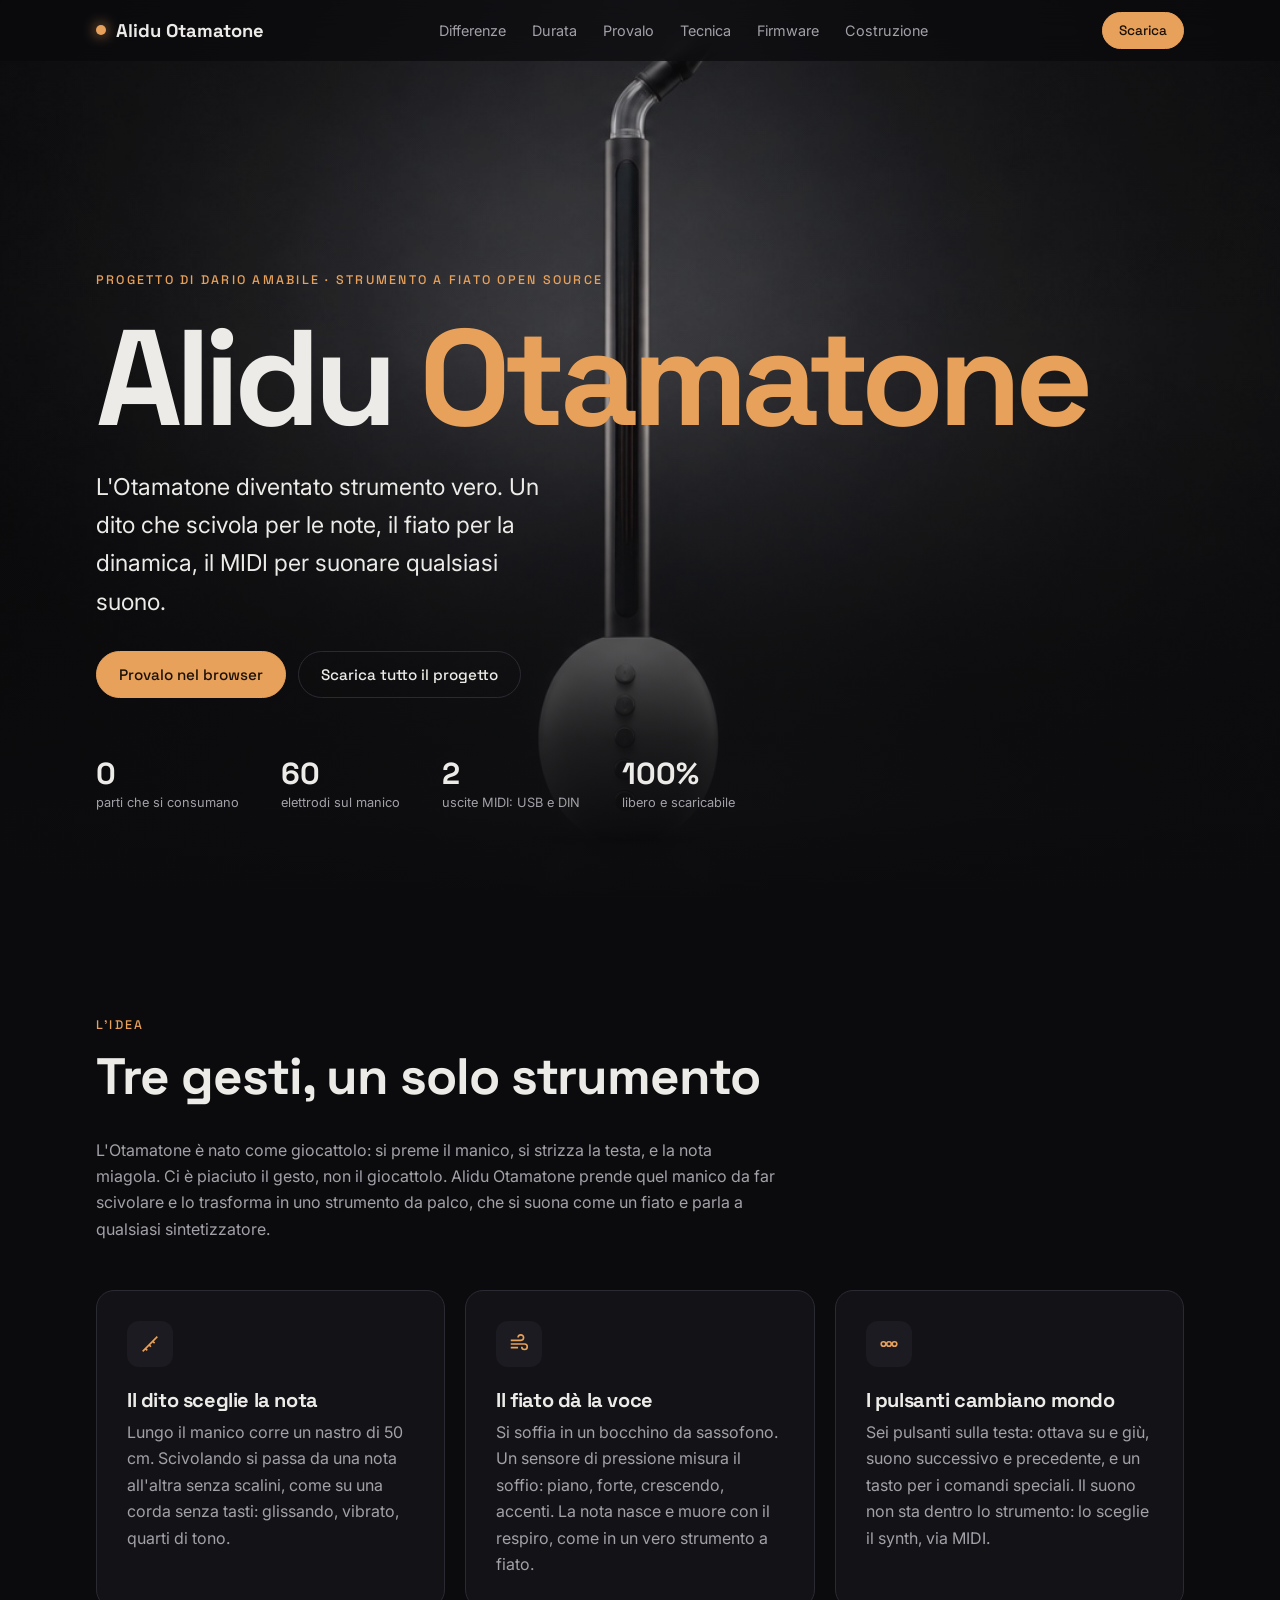
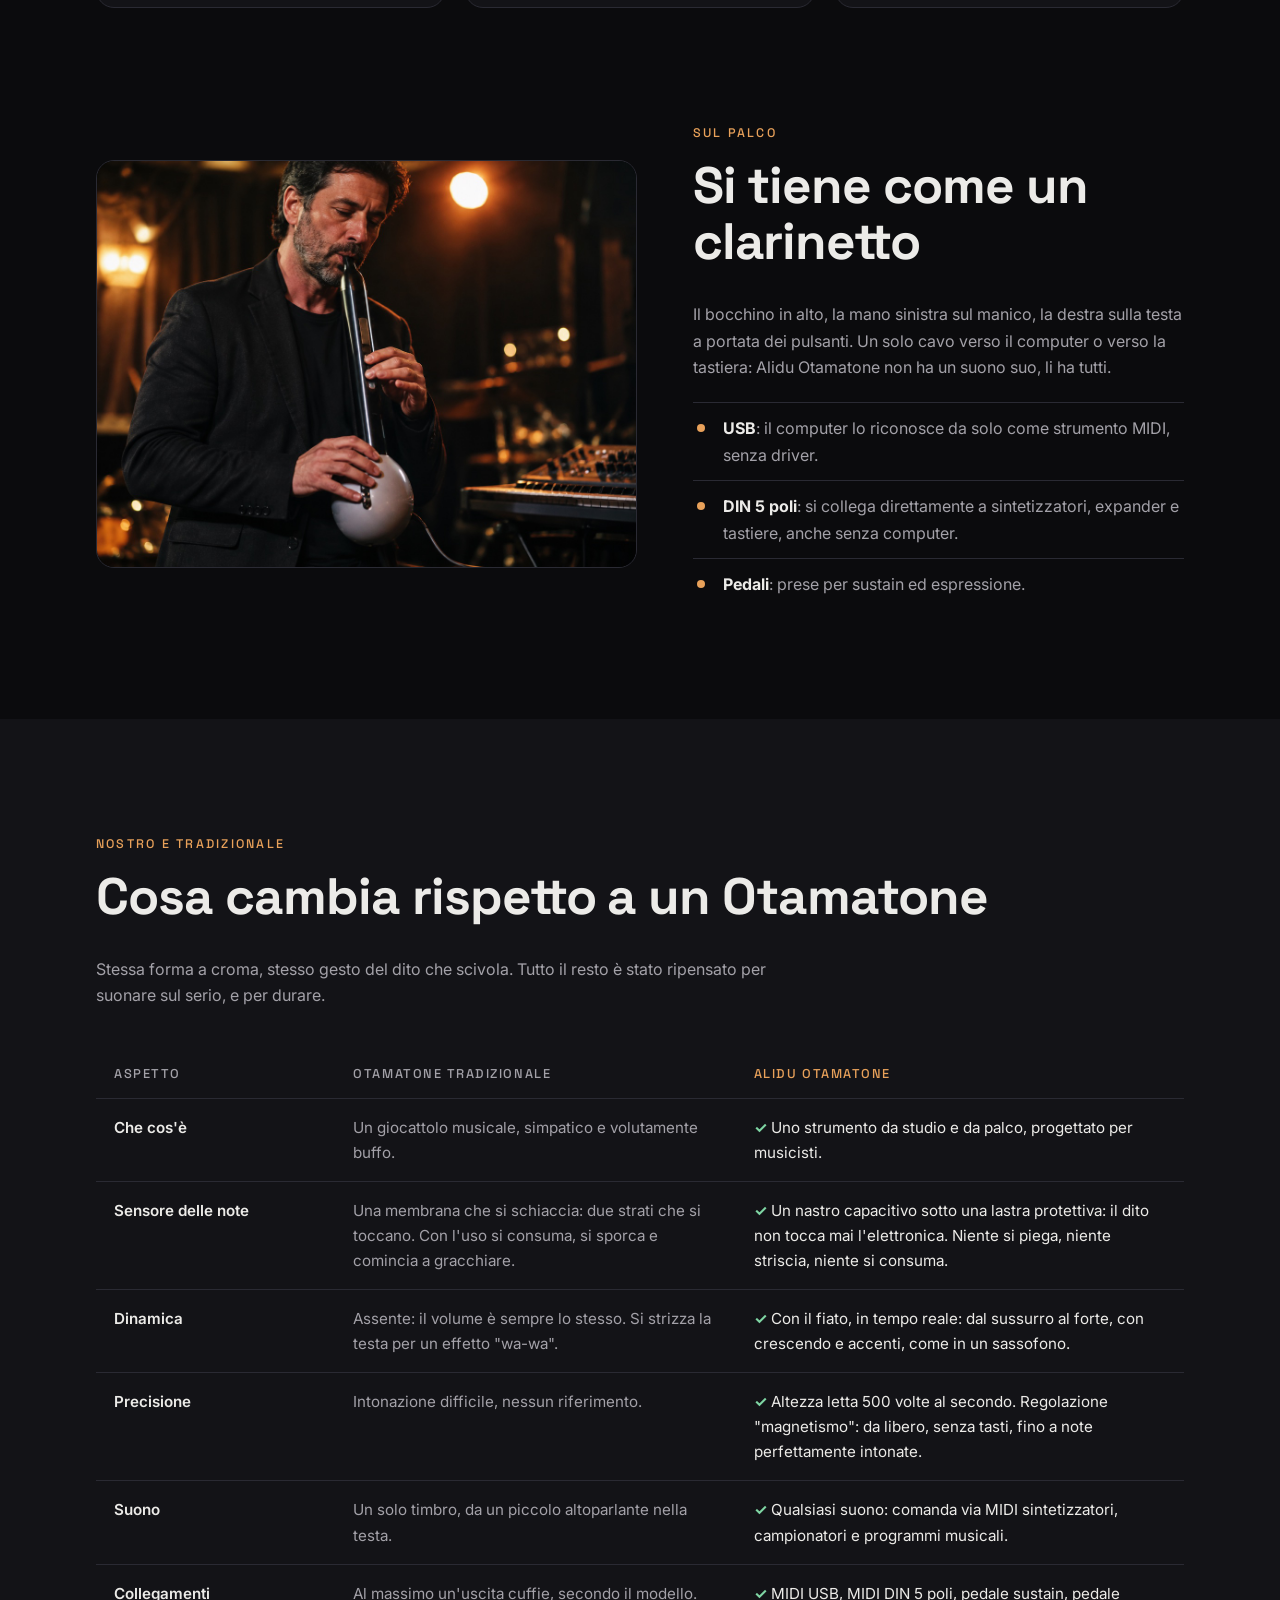
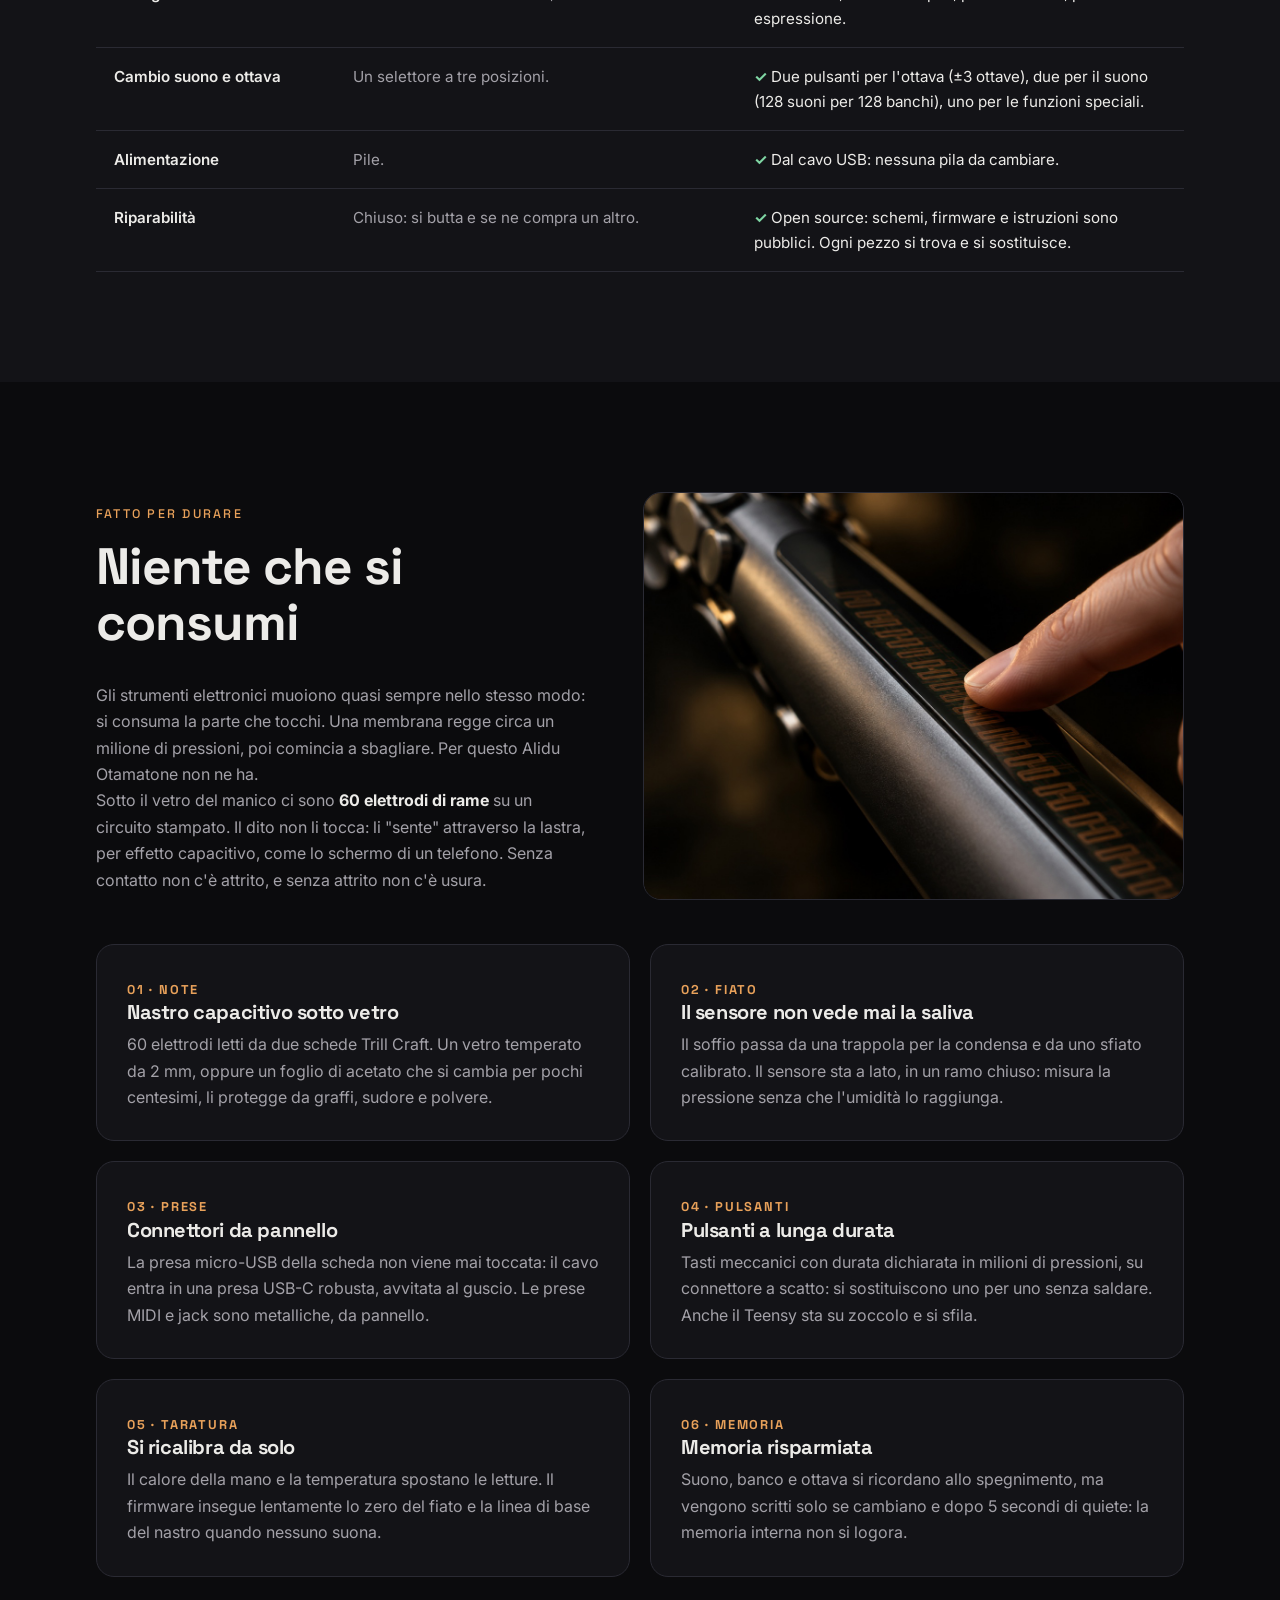
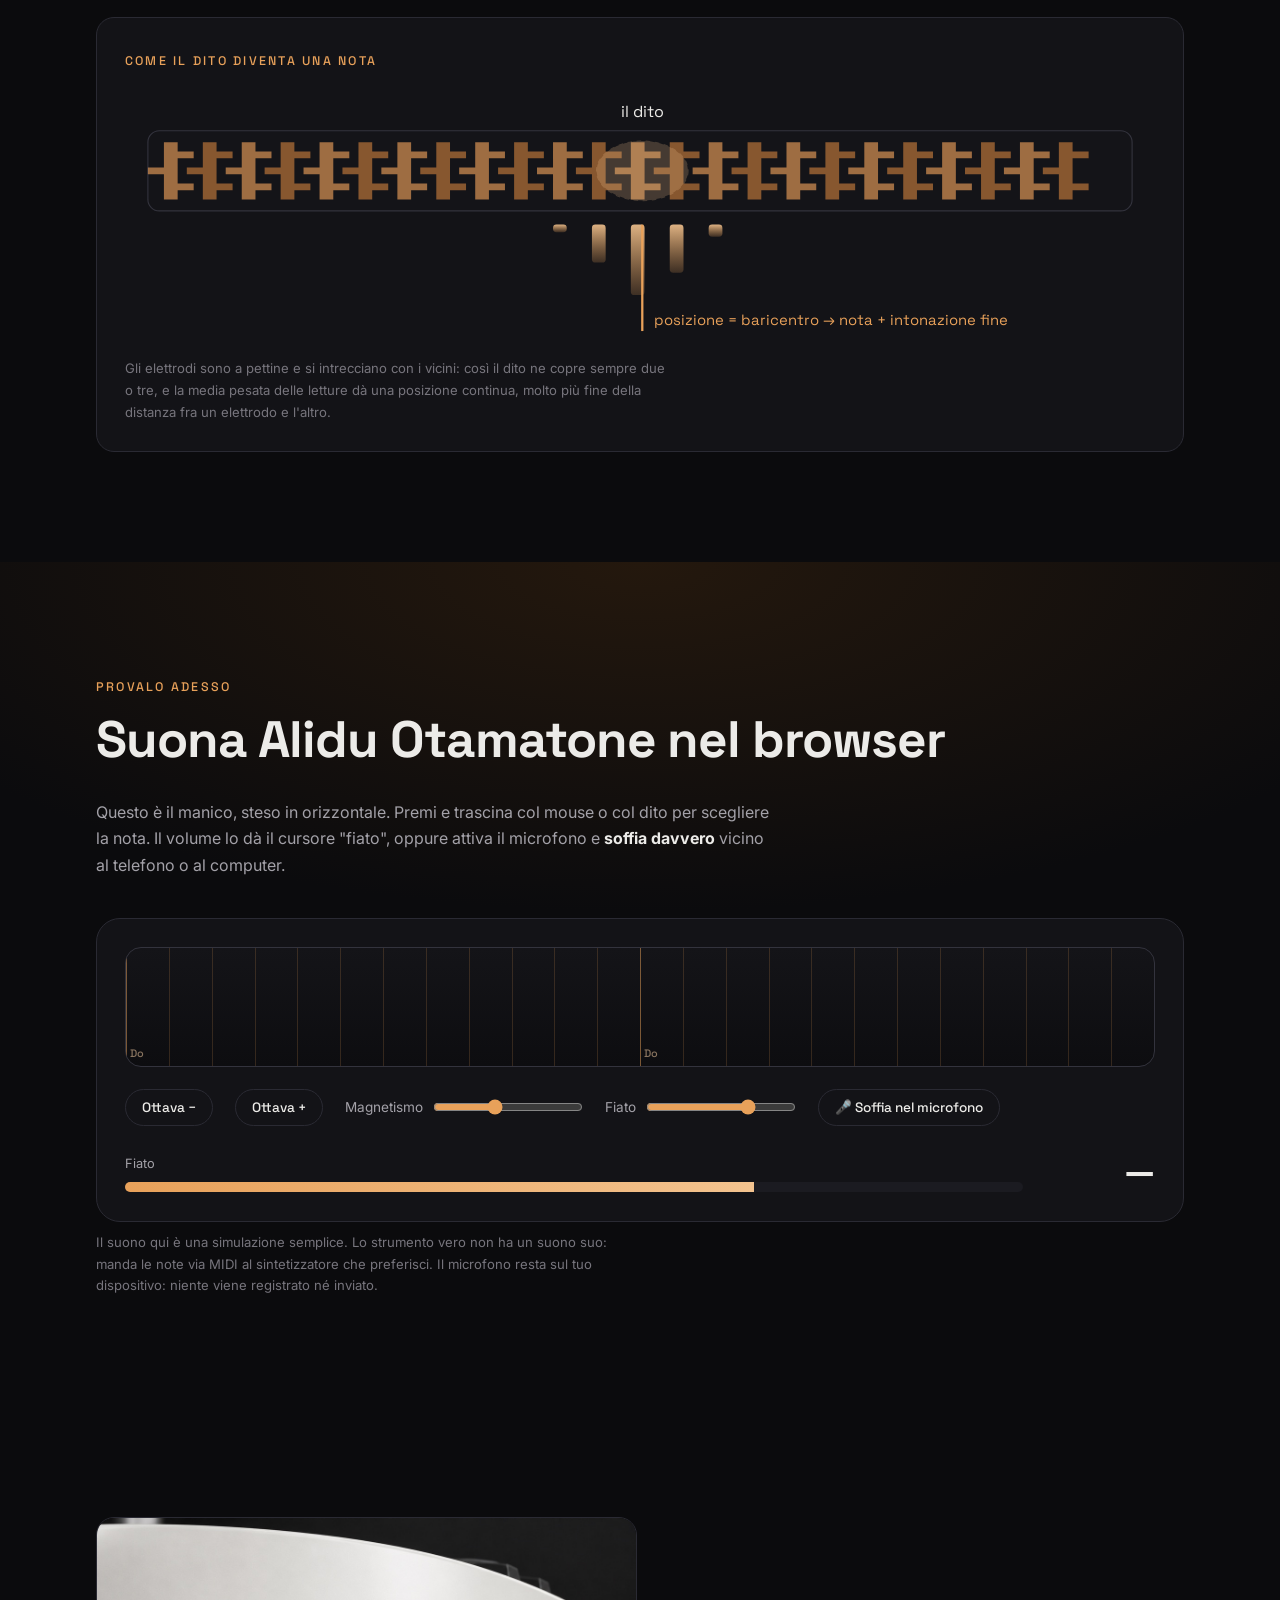
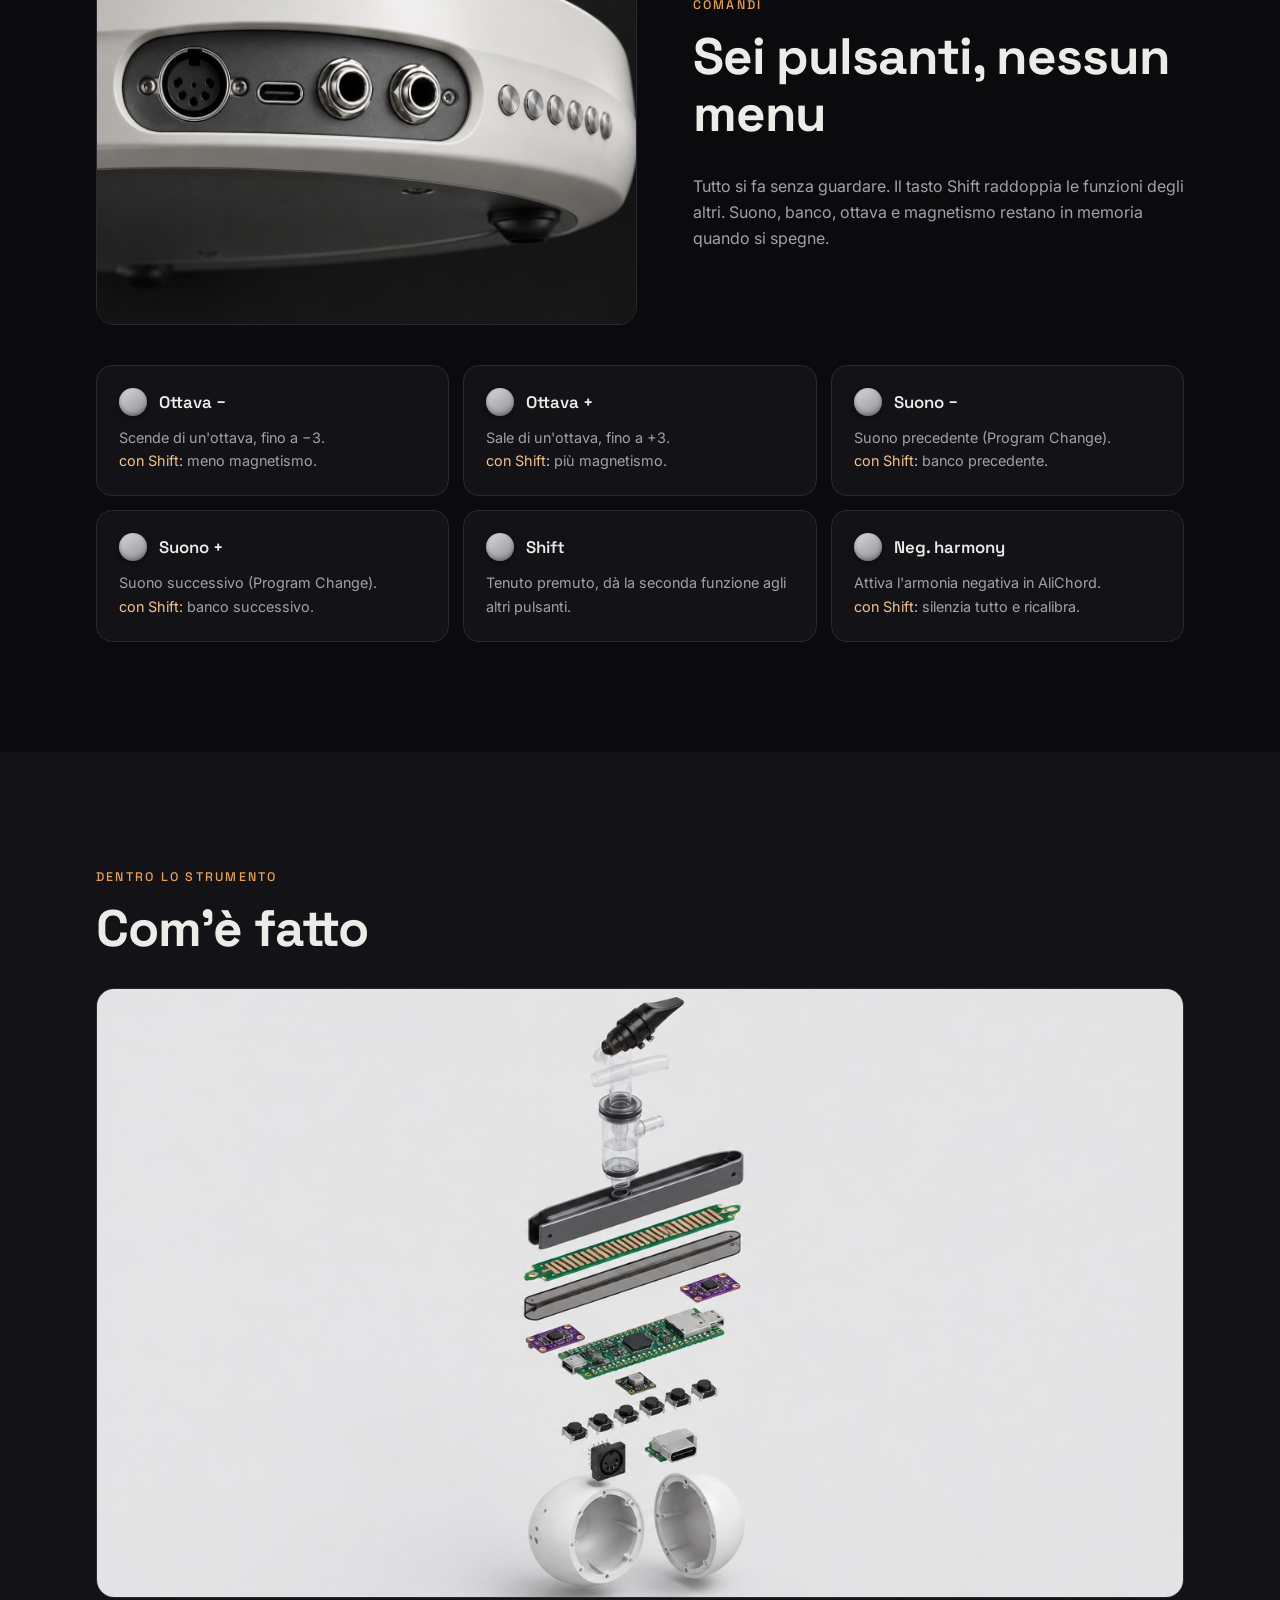
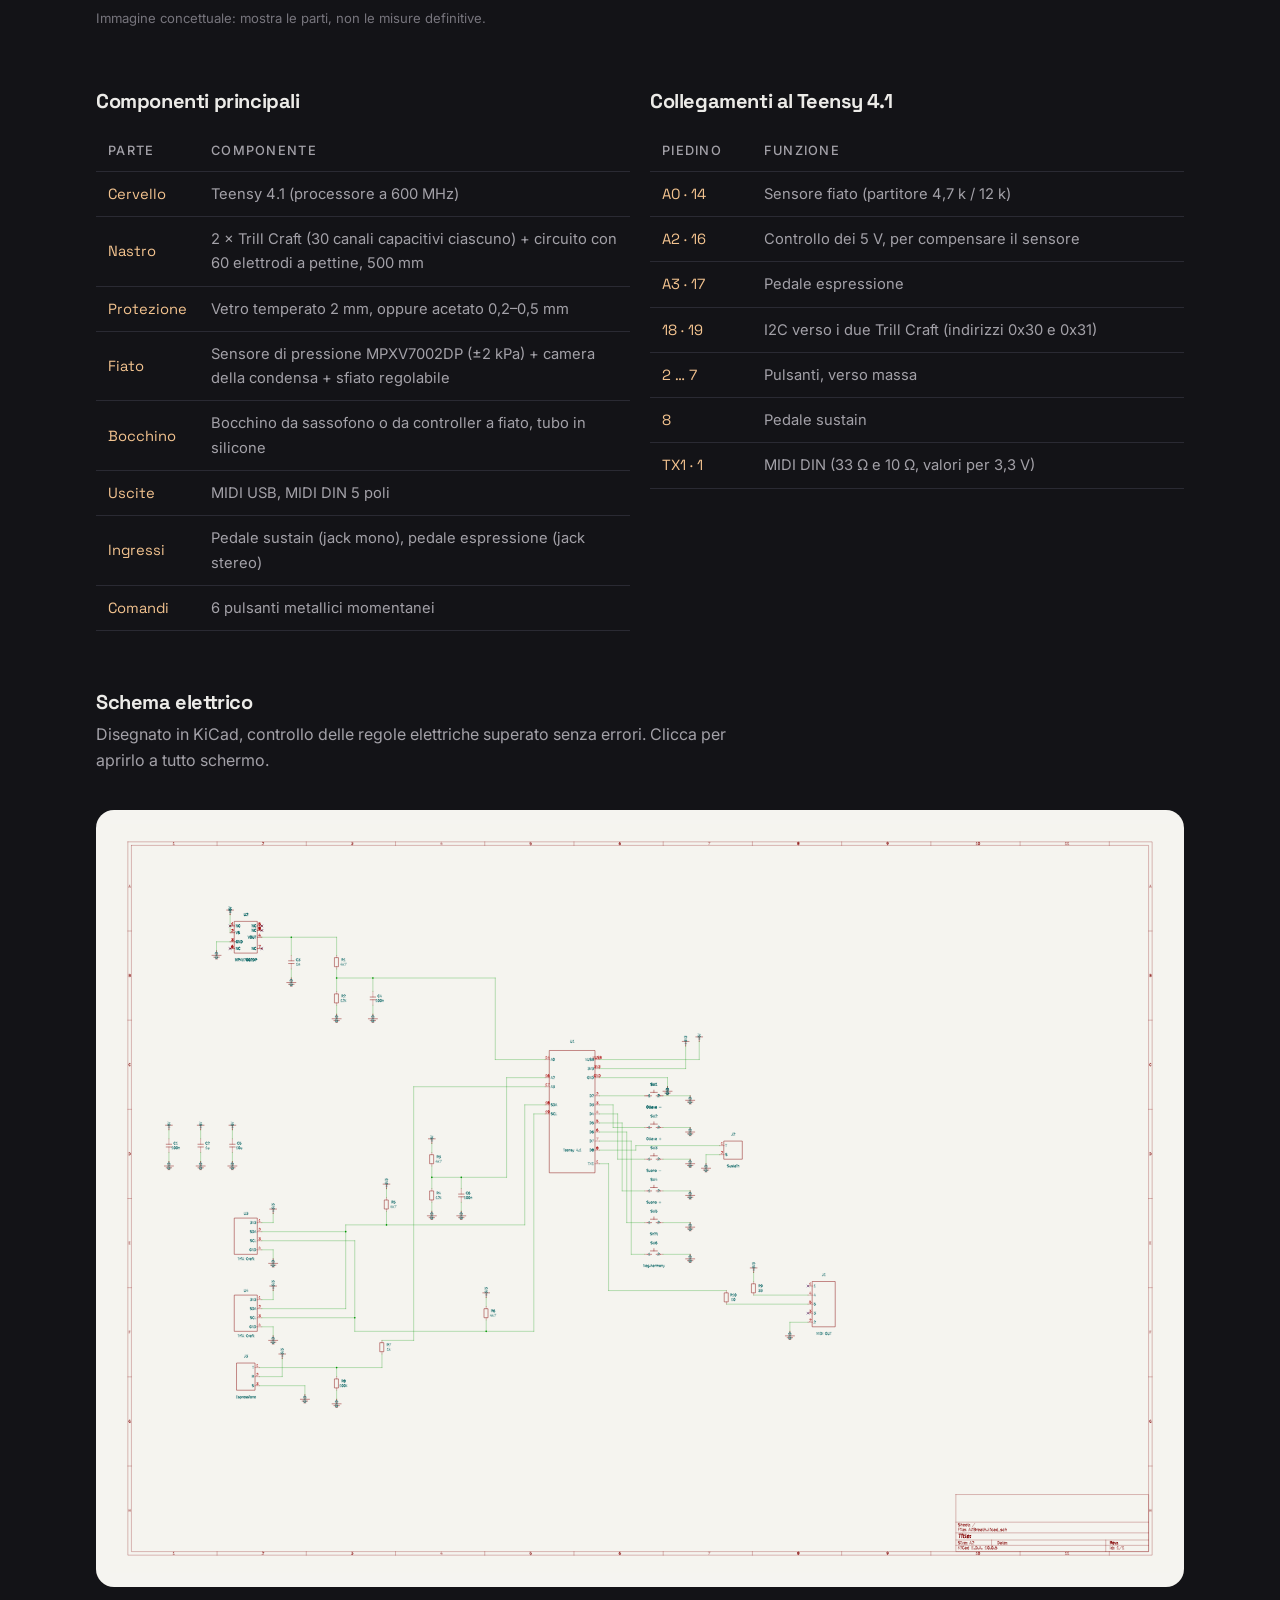
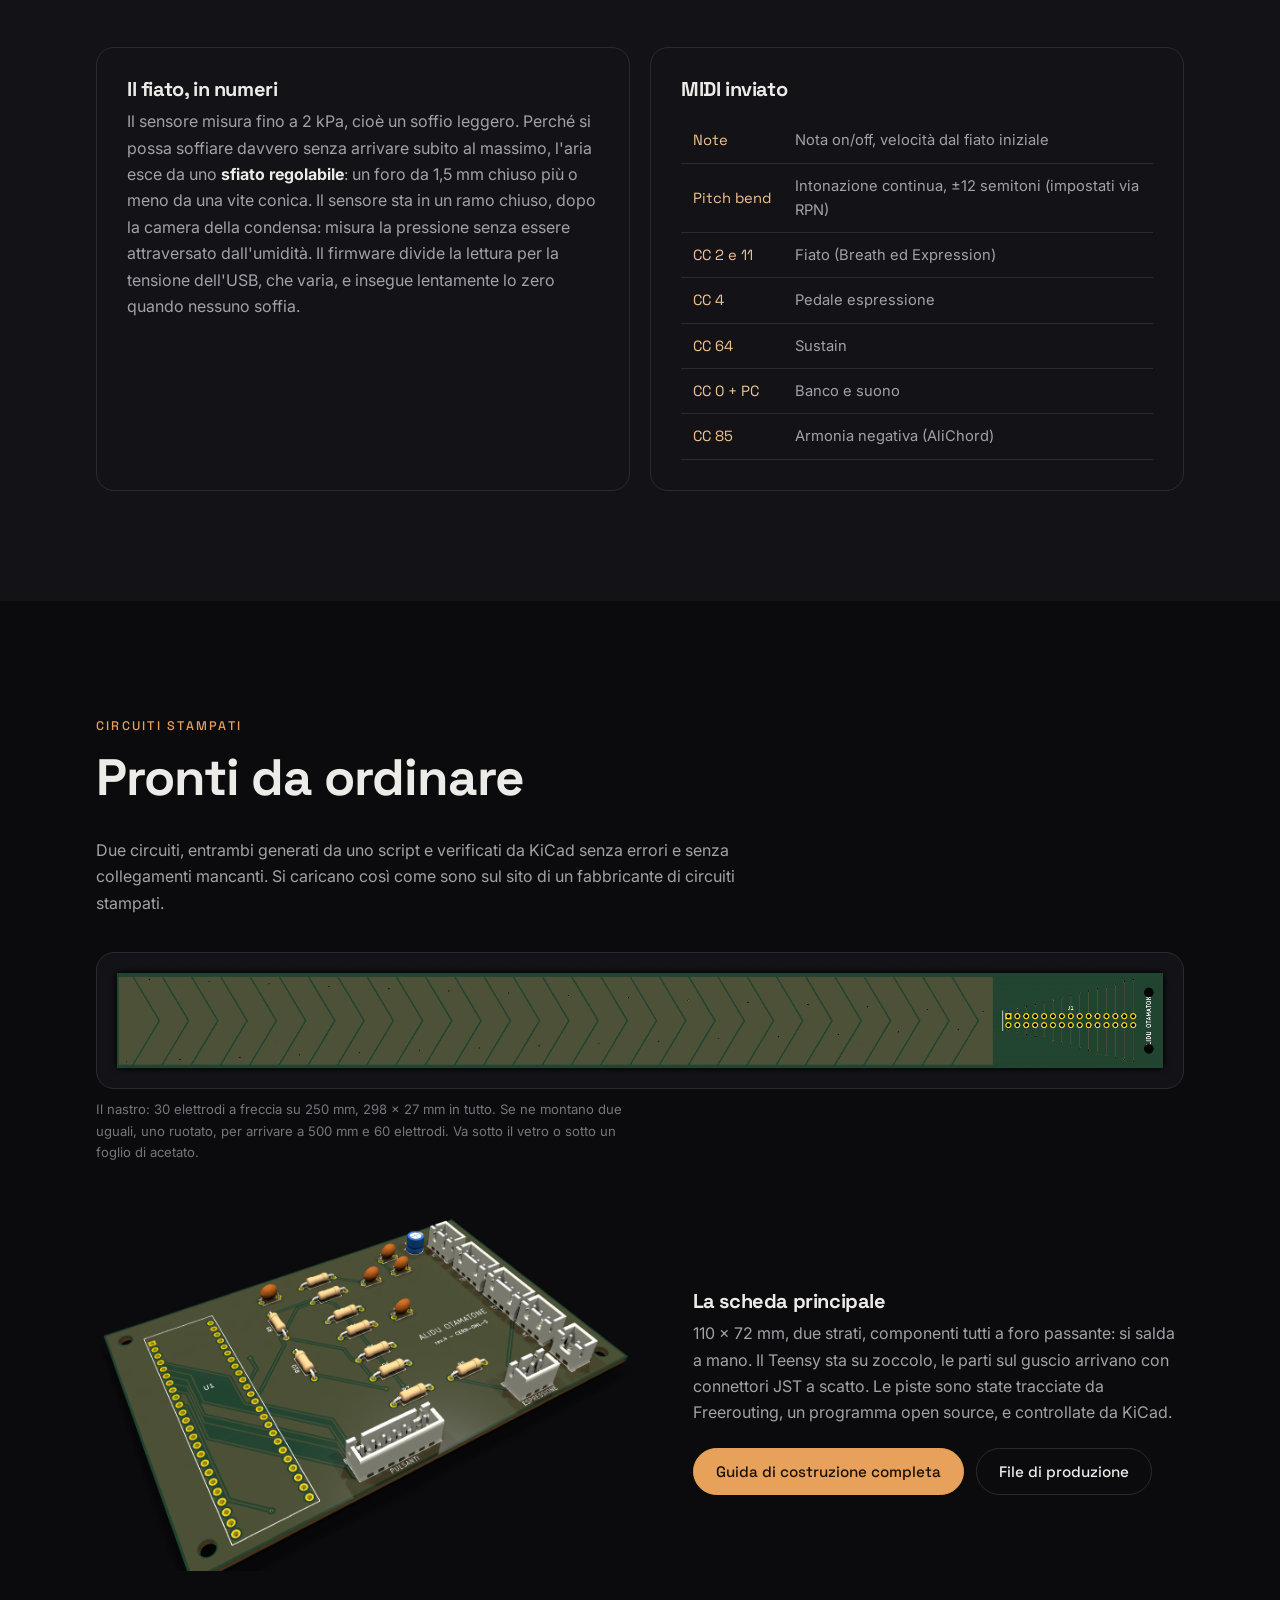
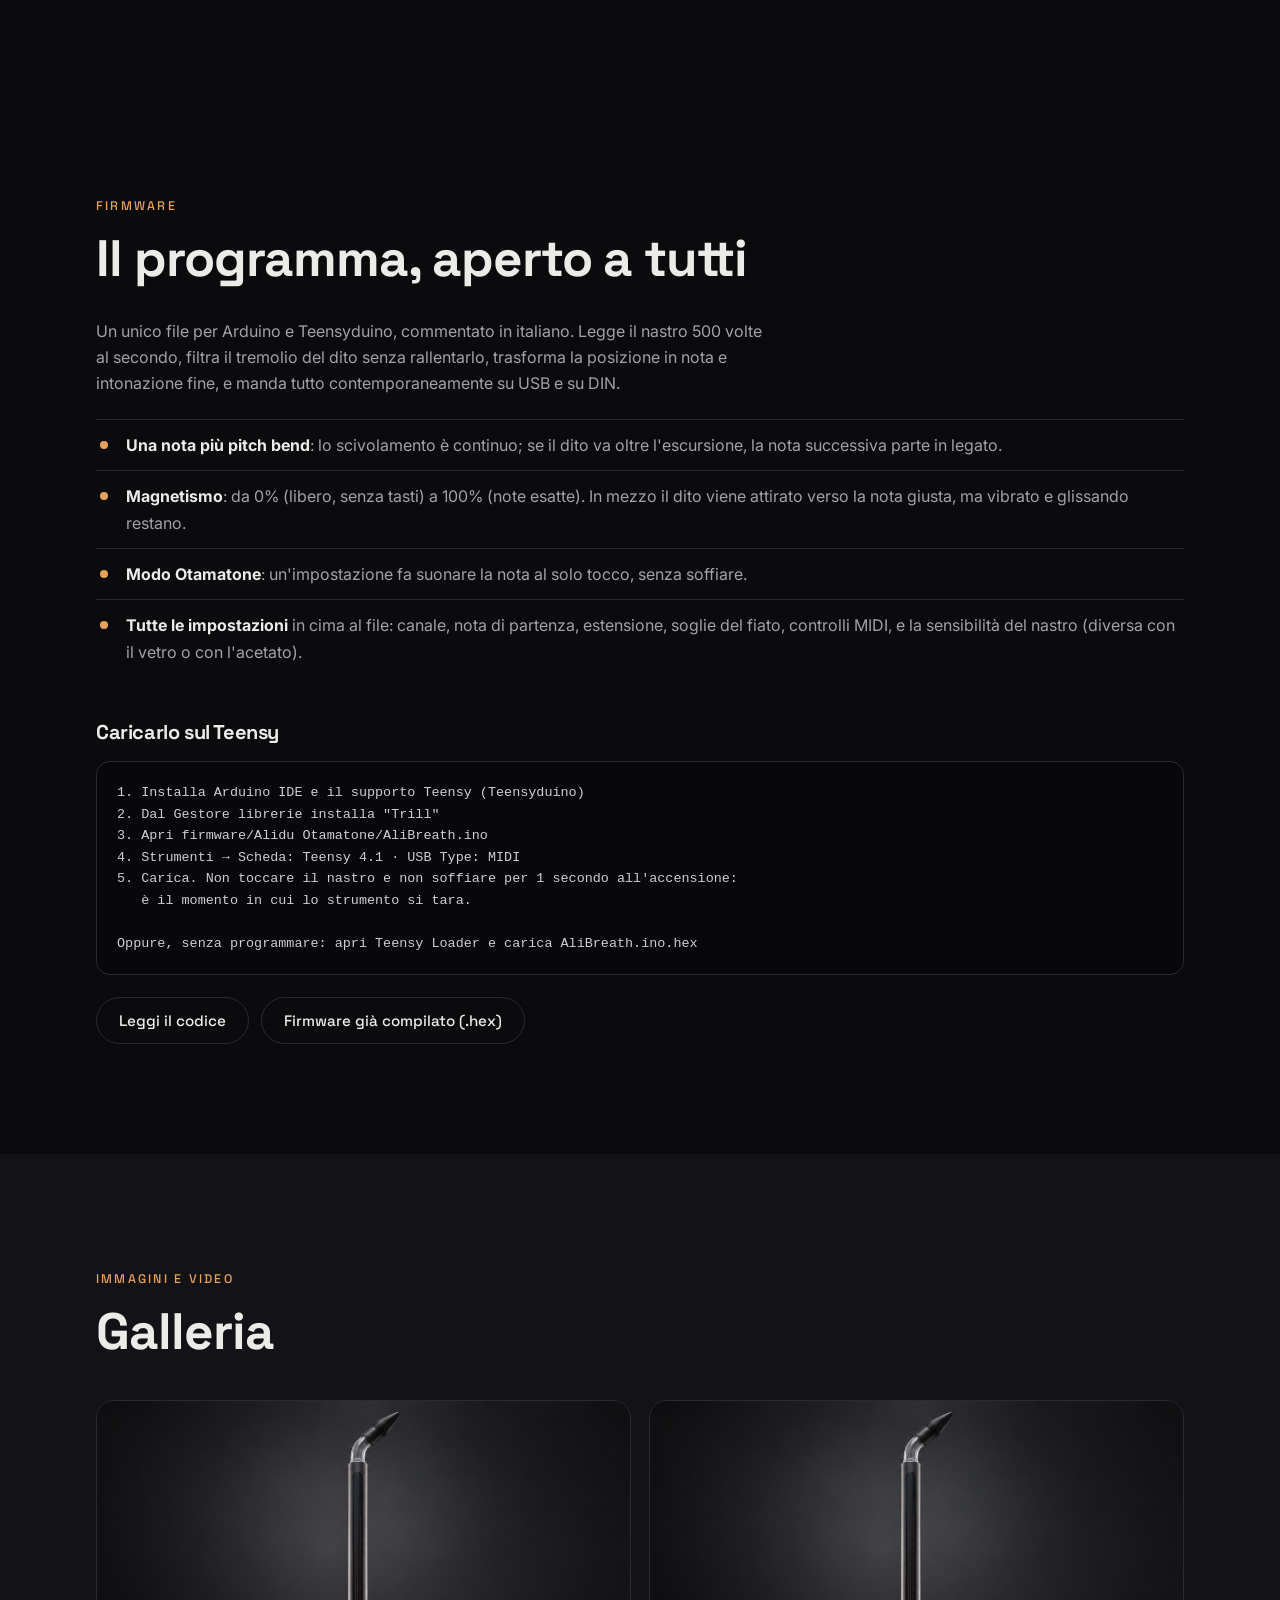
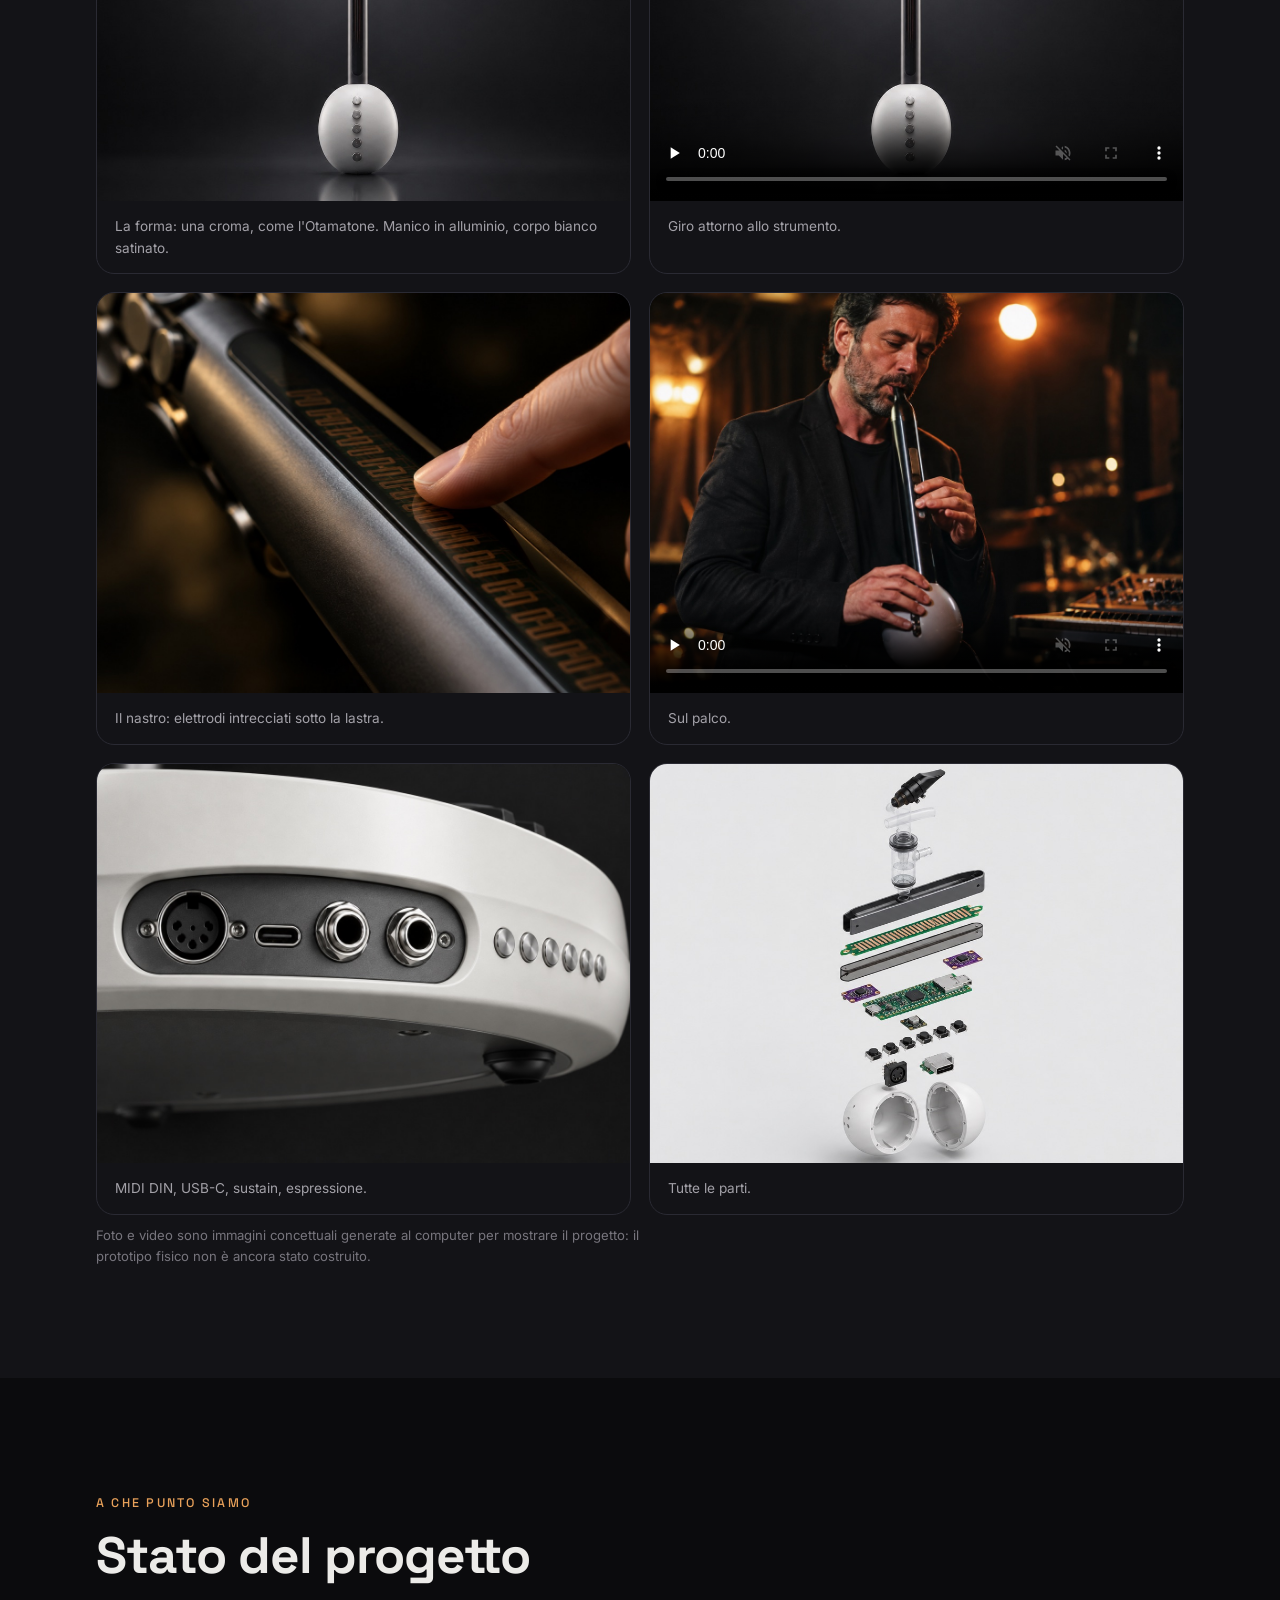
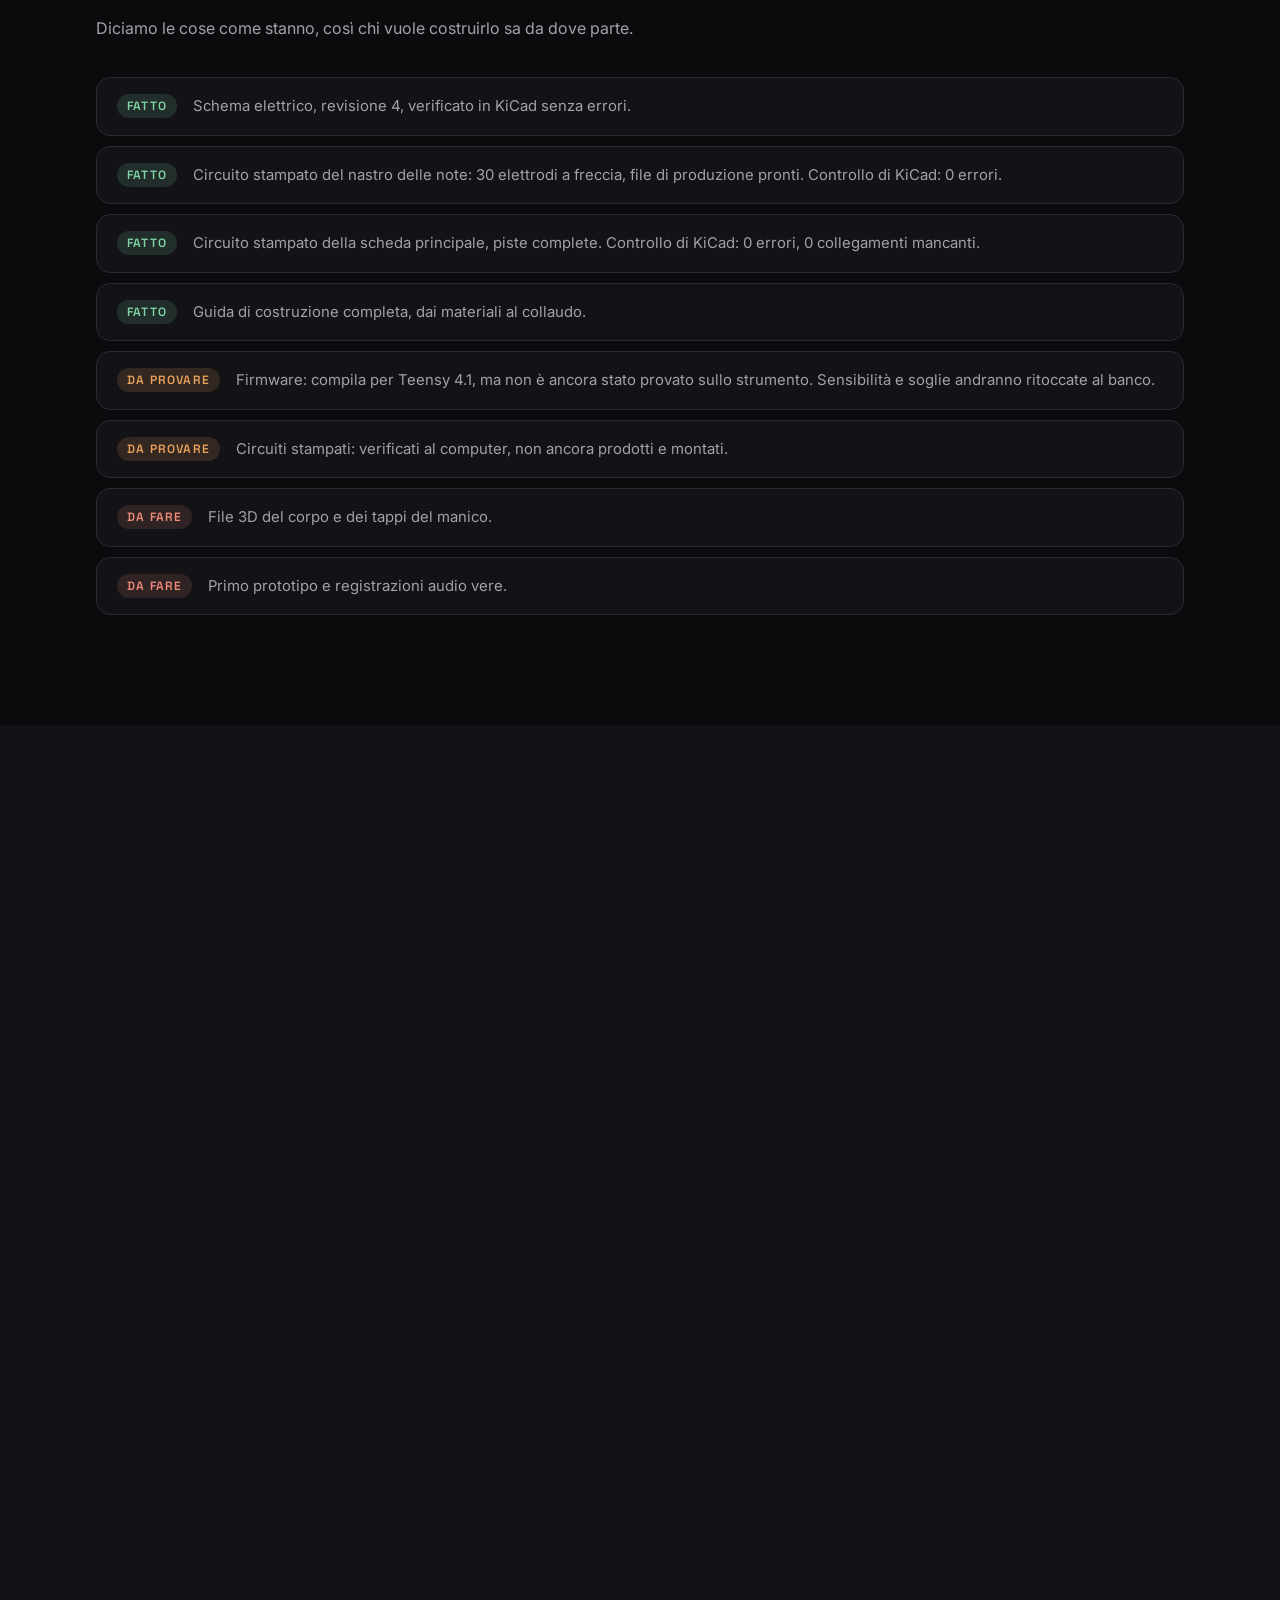
==== commit de9c1abd: "Circuiti stampati del nastro e della scheda, guida di costruzione - hardware/nastro: circuito del na" ====
--- a/docs/index.html
+++ b/docs/index.html
@@ -12,172 +12,7 @@
 <link rel="preconnect" href="https://fonts.googleapis.com">
 <link rel="preconnect" href="https://fonts.gstatic.com" crossorigin>
 <link href="https://fonts.googleapis.com/css2?family=Space+Grotesk:wght@400;500;700&family=Inter:wght@400;500;600&display=swap" rel="stylesheet">
-<style>
-:root{
-  --bg:#0b0b0d; --bg2:#131317; --bg3:#1b1b21; --linea:#2a2a33;
-  --testo:#ecebe8; --tenue:#a3a1a8; --rame:#e8a15a; --rame2:#f3c38f; --verde:#7fd6a4; --rosso:#f08a7a;
-  --raggio:18px; --max:1120px;
-}
-*{box-sizing:border-box;margin:0;padding:0}
-html{scroll-behavior:smooth}
-body{background:var(--bg);color:var(--testo);font:16px/1.65 Inter,system-ui,sans-serif;-webkit-font-smoothing:antialiased;overflow-x:hidden}
-img,video,svg{max-width:100%;display:block}
-a{color:var(--rame2)}
-h1,h2,h3{font-family:"Space Grotesk",sans-serif;line-height:1.1;letter-spacing:-.02em}
-h2{font-size:clamp(2rem,4.5vw,3.2rem);margin-bottom:.6em}
-h3{font-size:1.25rem;margin-bottom:.4em}
-p{color:var(--tenue);max-width:68ch}
-p strong,li strong{color:var(--testo)}
-.wrap{max-width:var(--max);margin:0 auto;padding:0 16px}
-section{padding:110px 0}
-.etichetta{display:inline-block;font:500 .78rem/1 "Space Grotesk";letter-spacing:.18em;text-transform:uppercase;color:var(--rame);margin-bottom:18px}
-.nota{font-size:.82rem;color:#77757d;margin-top:10px}
-
-/* navigazione */
-nav{position:fixed;top:0;left:0;right:0;z-index:50;background:rgba(11,11,13,.72);backdrop-filter:blur(14px);border-bottom:1px solid transparent;transition:border-color .3s}
-nav.scorso{border-color:var(--linea)}
-nav .wrap{display:flex;align-items:center;justify-content:space-between;height:60px}
-.marchio{font:700 1.15rem "Space Grotesk";color:var(--testo);text-decoration:none;display:flex;gap:10px;align-items:center}
-.marchio i{width:10px;height:10px;border-radius:50%;background:var(--rame);box-shadow:0 0 14px var(--rame)}
-nav ul{display:flex;gap:26px;list-style:none}
-nav ul a{color:var(--tenue);text-decoration:none;font-size:.9rem}
-nav ul a:hover{color:var(--testo)}
-.bottone{display:inline-flex;align-items:center;gap:8px;padding:13px 22px;border-radius:999px;font:500 .95rem "Space Grotesk";text-decoration:none;border:1px solid var(--linea);color:var(--testo);background:transparent;cursor:pointer;transition:transform .15s,background .2s}
-.bottone:hover{transform:translateY(-1px);background:var(--bg3)}
-.bottone.pieno{background:var(--rame);color:#1a1006;border-color:var(--rame)}
-.bottone.pieno:hover{background:var(--rame2)}
-@media(max-width:820px){nav ul{display:none}}
-
-/* apertura */
-.apertura{position:relative;min-height:100vh;display:flex;align-items:flex-end;padding:0 0 90px;overflow:hidden}
-.apertura video,.apertura .sfondo{position:absolute;inset:0;width:100%;height:100%;object-fit:cover;opacity:.9}
-.apertura::after{content:"";position:absolute;inset:0;background:linear-gradient(180deg,rgba(11,11,13,.2) 0%,rgba(11,11,13,0) 40%,rgba(11,11,13,.85) 82%,var(--bg) 100%)}
-.apertura .wrap{position:relative;z-index:2;width:100%}
-.apertura h1{font-size:clamp(3.4rem,11vw,8.5rem);font-weight:700;letter-spacing:-.05em}
-.apertura h1 span{color:var(--rame)}
-.apertura .sotto{font-size:clamp(1.1rem,2.2vw,1.45rem);color:var(--testo);max-width:34ch;margin:14px 0 30px}
-.azioni{display:flex;gap:12px;flex-wrap:wrap}
-.cifre{display:flex;gap:42px;margin-top:56px;flex-wrap:wrap}
-.cifre div{font:700 1.9rem "Space Grotesk"}
-.cifre small{display:block;font:400 .8rem Inter;color:var(--tenue);margin-top:2px}
-
-/* tre gesti */
-.griglia3{display:grid;grid-template-columns:repeat(3,1fr);gap:20px;margin-top:48px}
-.carta{background:var(--bg2);border:1px solid var(--linea);border-radius:var(--raggio);padding:30px}
-.carta .icona{width:46px;height:46px;border-radius:12px;background:var(--bg3);display:grid;place-items:center;margin-bottom:22px;color:var(--rame)}
-@media(max-width:820px){.griglia3{grid-template-columns:1fr}}
-
-/* immagine + testo */
-.affianco{display:grid;grid-template-columns:1.1fr 1fr;gap:56px;align-items:center}
-.affianco.inverso{grid-template-columns:1fr 1.1fr}
-.affianco.inverso .media{order:2}
-.media img,.media video{border-radius:var(--raggio);border:1px solid var(--linea);width:100%}
-@media(max-width:860px){.affianco,.affianco.inverso{grid-template-columns:1fr;gap:32px}.affianco.inverso .media{order:0}}
-ul.punti{list-style:none;margin-top:22px}
-ul.punti li{padding:12px 0 12px 30px;border-top:1px solid var(--linea);position:relative;color:var(--tenue)}
-ul.punti li::before{content:"";position:absolute;left:4px;top:21px;width:8px;height:8px;border-radius:50%;background:var(--rame)}
-
-/* confronto */
-.confronto{background:var(--bg2)}
-.tabella{width:100%;border-collapse:collapse;margin-top:40px;font-size:.95rem}
-.tabella th,.tabella td{padding:16px 18px;text-align:left;vertical-align:top;border-bottom:1px solid var(--linea)}
-.tabella thead th{font:500 .8rem "Space Grotesk";letter-spacing:.12em;text-transform:uppercase;color:var(--tenue)}
-.tabella thead th:last-child{color:var(--rame)}
-.tabella td:first-child{color:var(--testo);font-weight:600;width:22%}
-.tabella td:nth-child(2){color:var(--tenue)}
-.tabella td:last-child{color:var(--testo)}
-.tabella td:last-child::before{content:"✓ ";color:var(--verde);font-weight:700}
-.scorri{overflow-x:auto}
-@media(max-width:700px){
-  .tabella thead{display:none}
-  .tabella tr{display:block;border-bottom:1px solid var(--linea);padding:14px 0}
-  .tabella td{display:block;border:0;padding:4px 0;width:auto!important}
-  .tabella td:nth-child(2)::before{content:"Tradizionale: ";color:#77757d}
-}
-
-/* eterno */
-.griglia2{display:grid;grid-template-columns:repeat(2,1fr);gap:20px;margin-top:44px}
-@media(max-width:760px){.griglia2{grid-template-columns:1fr}}
-.carta .numero{font:700 .8rem "Space Grotesk";color:var(--rame);letter-spacing:.14em}
-
-/* elettrodi */
-.diagramma{background:var(--bg2);border:1px solid var(--linea);border-radius:var(--raggio);padding:28px;margin-top:40px}
-
-/* prova */
-.prova{background:radial-gradient(1200px 500px at 50% 0%,#24180d 0%,var(--bg) 70%)}
-.strumento{margin-top:40px;background:var(--bg2);border:1px solid var(--linea);border-radius:24px;padding:28px}
-#manico{position:relative;height:120px;border-radius:16px;background:linear-gradient(180deg,#141418,#0d0d10);border:1px solid #33333d;cursor:pointer;touch-action:none;overflow:hidden;user-select:none}
-#manico .tacca{position:absolute;top:0;bottom:0;width:1px;background:rgba(232,161,90,.18)}
-#manico .tacca.do{background:rgba(232,161,90,.5)}
-#manico .tacca span{position:absolute;bottom:6px;left:4px;font:500 .68rem "Space Grotesk";color:#8a7560}
-#dito{position:absolute;top:50%;width:54px;height:54px;margin:-27px 0 0 -27px;border-radius:50%;background:radial-gradient(circle,rgba(243,195,143,.9),rgba(232,161,90,.0) 70%);opacity:0;transition:opacity .15s;pointer-events:none}
-.comandi{display:flex;flex-wrap:wrap;gap:22px;align-items:center;margin-top:22px}
-.comandi label{font-size:.85rem;color:var(--tenue);display:flex;align-items:center;gap:10px}
-input[type=range]{accent-color:var(--rame);width:150px}
-.misura{flex:1;min-width:200px}
-.misura .barra{height:10px;border-radius:99px;background:var(--bg3);overflow:hidden;margin-top:6px}
-.misura .barra i{display:block;height:100%;width:0;background:linear-gradient(90deg,var(--rame),var(--rame2));transition:width .05s}
-#leggiNota{font:700 2.2rem "Space Grotesk";min-width:110px;text-align:right}
-.piccolo{padding:9px 16px;font-size:.85rem}
-.piccolo.attivo{background:var(--rame);color:#1a1006;border-color:var(--rame)}
-
-/* pulsanti */
-.pulsantiera{display:grid;grid-template-columns:repeat(3,1fr);gap:14px;margin-top:40px}
-.tasto{background:var(--bg2);border:1px solid var(--linea);border-radius:16px;padding:22px}
-.tasto b{display:flex;align-items:center;gap:12px;font:600 1.05rem "Space Grotesk";color:var(--testo)}
-.tasto b i{width:28px;height:28px;border-radius:50%;background:linear-gradient(145deg,#d9d9de,#8c8c94);box-shadow:inset 0 -2px 4px rgba(0,0,0,.35),0 2px 6px rgba(0,0,0,.4);flex:none}
-.tasto p{font-size:.9rem;margin-top:10px}
-.tasto em{font-style:normal;color:var(--rame2)}
-@media(max-width:820px){.pulsantiera{grid-template-columns:1fr 1fr}}
-@media(max-width:520px){.pulsantiera{grid-template-columns:1fr}}
-
-/* tabelle tecniche */
-.dati{width:100%;border-collapse:collapse;font-size:.92rem;margin-top:18px}
-.dati td,.dati th{padding:10px 12px;border-bottom:1px solid var(--linea);text-align:left}
-.dati th{color:var(--tenue);font-weight:500;font-size:.8rem;text-transform:uppercase;letter-spacing:.1em}
-.dati td:first-child{font-family:"Space Grotesk";color:var(--rame2);white-space:nowrap}
-.dati td{color:var(--tenue)}
-code{font:.88em ui-monospace,Menlo,monospace;background:var(--bg3);padding:2px 6px;border-radius:6px;color:var(--testo)}
-pre{background:#08080a;border:1px solid var(--linea);border-radius:14px;padding:20px;overflow:auto;font:.84rem/1.6 ui-monospace,Menlo,monospace;color:#cfcdd4;margin-top:18px}
-
-.schema{background:#f5f4f0;border-radius:var(--raggio);padding:14px;margin-top:36px}
-
-/* galleria */
-.galleria{display:grid;grid-template-columns:repeat(2,1fr);gap:18px;margin-top:40px}
-.galleria figure{background:var(--bg2);border:1px solid var(--linea);border-radius:var(--raggio);overflow:hidden}
-.galleria img,.galleria video{width:100%;aspect-ratio:4/3;object-fit:cover}
-.galleria figcaption{padding:14px 18px;font-size:.85rem;color:var(--tenue)}
-@media(max-width:700px){.galleria{grid-template-columns:1fr}}
-
-/* stato */
-.stato{display:grid;gap:10px;margin-top:36px}
-.stato div{display:flex;gap:16px;align-items:flex-start;padding:16px 20px;background:var(--bg2);border:1px solid var(--linea);border-radius:14px}
-.stato b{flex:none;font:600 .75rem "Space Grotesk";letter-spacing:.1em;text-transform:uppercase;padding:4px 10px;border-radius:99px}
-.fatto b{background:rgba(127,214,164,.14);color:var(--verde)}
-.dafare b{background:rgba(240,138,122,.13);color:var(--rosso)}
-.inprova b{background:rgba(232,161,90,.15);color:var(--rame)}
-.stato span{color:var(--tenue);font-size:.93rem}
-
-/* scarica */
-.scarica{background:var(--bg2)}
-.file{display:grid;grid-template-columns:repeat(3,1fr);gap:16px;margin-top:40px}
-.file a{display:block;text-decoration:none;background:var(--bg);border:1px solid var(--linea);border-radius:16px;padding:22px;transition:border-color .2s,transform .15s}
-.file a:hover{border-color:var(--rame);transform:translateY(-2px)}
-.file b{display:block;color:var(--testo);font:600 1rem "Space Grotesk"}
-.file span{font-size:.85rem;color:var(--tenue)}
-.file a.grande{grid-column:1/-1;background:linear-gradient(120deg,#2a1b0c,#15110d);border-color:#5a3d1f}
-.file a.grande b{font-size:1.3rem}
-@media(max-width:820px){.file{grid-template-columns:1fr}}
-.licenze{display:grid;grid-template-columns:repeat(3,1fr);gap:16px;margin-top:30px}
-@media(max-width:820px){.licenze{grid-template-columns:1fr}}
-
-footer{padding:50px 0;border-top:1px solid var(--linea);color:#77757d;font-size:.85rem}
-footer .wrap{display:flex;justify-content:space-between;gap:20px;flex-wrap:wrap}
-
-.appare{opacity:0;transform:translateY(24px);transition:opacity .8s ease,transform .8s ease}
-.appare.visto{opacity:1;transform:none}
-@media (prefers-reduced-motion:reduce){.appare{opacity:1;transform:none;transition:none}html{scroll-behavior:auto}}
-</style>
+<link rel="stylesheet" href="stile.css">
 </head>
 <body>
 
@@ -189,6 +24,7 @@
     <li><a href="#prova">Provalo</a></li>
     <li><a href="#tecnica">Tecnica</a></li>
     <li><a href="#firmware">Firmware</a></li>
+    <li><a href="costruzione.html">Costruzione</a></li>
   </ul>
   <a class="bottone pieno piccolo" href="#scarica">Scarica</a>
 </div></nav>
@@ -292,10 +128,10 @@
     </div>
   </div>
   <div class="griglia2 appare">
-    <div class="carta"><span class="numero">01 · NOTE</span><h3>Nastro capacitivo sotto vetro</h3><p>60 elettrodi letti da due schede Trill Craft. Una lastra di policarbonato o vetro da 2 mm li protegge da graffi, sudore e polvere.</p></div>
+    <div class="carta"><span class="numero">01 · NOTE</span><h3>Nastro capacitivo sotto vetro</h3><p>60 elettrodi letti da due schede Trill Craft. Un vetro temperato da 2 mm, oppure un foglio di acetato che si cambia per pochi centesimi, li protegge da graffi, sudore e polvere.</p></div>
     <div class="carta"><span class="numero">02 · FIATO</span><h3>Il sensore non vede mai la saliva</h3><p>Il soffio passa da una trappola per la condensa e da uno sfiato calibrato. Il sensore sta a lato, in un ramo chiuso: misura la pressione senza che l'umidità lo raggiunga.</p></div>
     <div class="carta"><span class="numero">03 · PRESE</span><h3>Connettori da pannello</h3><p>La presa micro-USB della scheda non viene mai toccata: il cavo entra in una presa USB-C robusta, avvitata al guscio. Le prese MIDI e jack sono metalliche, da pannello.</p></div>
-    <div class="carta"><span class="numero">04 · PULSANTI</span><h3>Pulsanti di classe industriale</h3><p>Pulsanti metallici dichiarati per decine di milioni di pressioni, smontabili e sostituibili uno per uno.</p></div>
+    <div class="carta"><span class="numero">04 · PULSANTI</span><h3>Pulsanti a lunga durata</h3><p>Tasti meccanici con durata dichiarata in milioni di pressioni, su connettore a scatto: si sostituiscono uno per uno senza saldare. Anche il Teensy sta su zoccolo e si sfila.</p></div>
     <div class="carta"><span class="numero">05 · TARATURA</span><h3>Si ricalibra da solo</h3><p>Il calore della mano e la temperatura spostano le letture. Il firmware insegue lentamente lo zero del fiato e la linea di base del nastro quando nessuno suona.</p></div>
     <div class="carta"><span class="numero">06 · MEMORIA</span><h3>Memoria risparmiata</h3><p>Suono, banco e ottava si ricordano allo spegnimento, ma vengono scritti solo se cambiano e dopo 5 secondi di quiete: la memoria interna non si logora.</p></div>
   </div>
@@ -372,8 +208,8 @@
         <tr><th>Parte</th><th>Componente</th></tr>
         <tr><td>Cervello</td><td>Teensy 4.1 (processore a 600 MHz)</td></tr>
         <tr><td>Nastro</td><td>2 × Trill Craft (30 canali capacitivi ciascuno) + circuito con 60 elettrodi a pettine, 500 mm</td></tr>
-        <tr><td>Protezione</td><td>Lastra di policarbonato o vetro, 2 mm</td></tr>
-        <tr><td>Fiato</td><td>Sensore di pressione MPXV7002DP (±2 kPa) + trappola condensa + sfiato 0,2–0,3 mm</td></tr>
+        <tr><td>Protezione</td><td>Vetro temperato 2 mm, oppure acetato 0,2–0,5 mm</td></tr>
+        <tr><td>Fiato</td><td>Sensore di pressione MPXV7002DP (±2 kPa) + camera della condensa + sfiato regolabile</td></tr>
         <tr><td>Bocchino</td><td>Bocchino da sassofono o da controller a fiato, tubo in silicone</td></tr>
         <tr><td>Uscite</td><td>MIDI USB, MIDI DIN 5 poli</td></tr>
         <tr><td>Ingressi</td><td>Pedale sustain (jack mono), pedale espressione (jack stereo)</td></tr>
@@ -404,7 +240,7 @@
   <div class="griglia2 appare" style="margin-top:60px">
     <div class="carta">
       <h3>Il fiato, in numeri</h3>
-      <p>Il sensore misura fino a 2 kPa: a fondo scala l'aria si comprime solo del 2%. Per non saturare subito serve una camera di riserva da 25–30 ml. Lo sfiato calibrato da 0,2–0,3 mm fa sì che la pressione ricada a zero in 2–4 secondi, compensando anche il calore della mano, che da solo sposterebbe la lettura di 0,35 kPa per grado.</p>
+      <p>Il sensore misura fino a 2 kPa, cioè un soffio leggero. Perché si possa soffiare davvero senza arrivare subito al massimo, l'aria esce da uno <strong>sfiato regolabile</strong>: un foro da 1,5 mm chiuso più o meno da una vite conica. Il sensore sta in un ramo chiuso, dopo la camera della condensa: misura la pressione senza essere attraversato dall'umidità. Il firmware divide la lettura per la tensione dell'USB, che varia, e insegue lentamente lo zero quando nessuno soffia.</p>
     </div>
     <div class="carta">
       <h3>MIDI inviato</h3>
@@ -421,6 +257,28 @@
   </div>
 </div></section>
 
+<!-- ============ CIRCUITI ============ -->
+<section id="circuiti"><div class="wrap">
+  <div class="appare">
+    <span class="etichetta">Circuiti stampati</span>
+    <h2>Pronti da ordinare</h2>
+    <p>Due circuiti, entrambi generati da uno script e verificati da KiCad senza errori e senza collegamenti mancanti. Si caricano così come sono sul sito di un fabbricante di circuiti stampati.</p>
+    <div class="schema" style="background:var(--bg2);border:1px solid var(--linea)"><img src="img/pcb_nastro_fronte.png" alt="Circuito del nastro: 30 elettrodi a freccia" loading="lazy"></div>
+    <p class="nota">Il nastro: 30 elettrodi a freccia su 250 mm, 298 × 27 mm in tutto. Se ne montano due uguali, uno ruotato, per arrivare a 500 mm e 60 elettrodi. Va sotto il vetro o sotto un foglio di acetato.</p>
+  </div>
+  <div class="affianco appare" style="margin-top:50px">
+    <div class="media"><img src="img/pcb_scheda_3d.png" alt="Scheda principale con il Teensy e i connettori" loading="lazy" style="border:0"></div>
+    <div>
+      <h3>La scheda principale</h3>
+      <p>110 × 72 mm, due strati, componenti tutti a foro passante: si salda a mano. Il Teensy sta su zoccolo, le parti sul guscio arrivano con connettori JST a scatto. Le piste sono state tracciate da Freerouting, un programma open source, e controllate da KiCad.</p>
+      <div class="azioni" style="margin-top:22px">
+        <a class="bottone pieno" href="costruzione.html">Guida di costruzione completa</a>
+        <a class="bottone" href="#scarica">File di produzione</a>
+      </div>
+    </div>
+  </div>
+</div></section>
+
 <!-- ============ FIRMWARE ============ -->
 <section id="firmware"><div class="wrap appare">
   <span class="etichetta">Firmware</span>
@@ -430,7 +288,7 @@
     <li><strong>Una nota più pitch bend</strong>: lo scivolamento è continuo; se il dito va oltre l'escursione, la nota successiva parte in legato.</li>
     <li><strong>Magnetismo</strong>: da 0% (libero, senza tasti) a 100% (note esatte). In mezzo il dito viene attirato verso la nota giusta, ma vibrato e glissando restano.</li>
     <li><strong>Modo Otamatone</strong>: un'impostazione fa suonare la nota al solo tocco, senza soffiare.</li>
-    <li><strong>Tutte le impostazioni</strong> in cima al file: canale, nota di partenza, estensione, soglie del fiato, controlli MIDI.</li>
+    <li><strong>Tutte le impostazioni</strong> in cima al file: canale, nota di partenza, estensione, soglie del fiato, controlli MIDI, e la sensibilità del nastro (diversa con il vetro o con l'acetato).</li>
   </ul>
   <h3 style="margin-top:44px">Caricarlo sul Teensy</h3>
   <pre>1. Installa Arduino IDE e il supporto Teensy (Teensyduino)
@@ -469,10 +327,12 @@
   <p>Diciamo le cose come stanno, così chi vuole costruirlo sa da dove parte.</p>
   <div class="stato">
     <div class="fatto"><b>Fatto</b><span>Schema elettrico, revisione 4, verificato in KiCad senza errori.</span></div>
-    <div class="fatto"><b>Fatto</b><span>Calcoli del canale del fiato: camera, sfiato, partitori, compensazione dell'alimentazione.</span></div>
-    <div class="inprova"><b>Da provare</b><span>Firmware: compila per Teensy 4.1, ma non è ancora stato provato sullo strumento. Le soglie andranno ritoccate al banco.</span></div>
-    <div class="dafare"><b>Da fare</b><span>Circuito stampato degli elettrodi a pettine (500 mm, forse in due metà da 250).</span></div>
-    <div class="dafare"><b>Da fare</b><span>Disegno meccanico: manico, corpo, alloggio della trappola per la condensa.</span></div>
+    <div class="fatto"><b>Fatto</b><span>Circuito stampato del nastro delle note: 30 elettrodi a freccia, file di produzione pronti. Controllo di KiCad: 0 errori.</span></div>
+    <div class="fatto"><b>Fatto</b><span>Circuito stampato della scheda principale, piste complete. Controllo di KiCad: 0 errori, 0 collegamenti mancanti.</span></div>
+    <div class="fatto"><b>Fatto</b><span>Guida di costruzione completa, dai materiali al collaudo.</span></div>
+    <div class="inprova"><b>Da provare</b><span>Firmware: compila per Teensy 4.1, ma non è ancora stato provato sullo strumento. Sensibilità e soglie andranno ritoccate al banco.</span></div>
+    <div class="inprova"><b>Da provare</b><span>Circuiti stampati: verificati al computer, non ancora prodotti e montati.</span></div>
+    <div class="dafare"><b>Da fare</b><span>File 3D del corpo e dei tappi del manico.</span></div>
     <div class="dafare"><b>Da fare</b><span>Primo prototipo e registrazioni audio vere.</span></div>
   </div>
 </div></section>
@@ -483,11 +343,15 @@
   <h2>Scarica tutto</h2>
   <p>Ogni file del progetto è qui, libero. Puoi leggerlo, costruirlo, modificarlo e condividerlo. Chiediamo solo di citare il progetto e di lasciare libere anche le tue modifiche.</p>
   <div class="file">
-    <a class="grande" href="download/AliBreath-progetto-completo.zip" download><b>⬇ Progetto completo (.zip)</b><span>Schema KiCad, firmware, firmware compilato, documentazione, immagini e video.</span></a>
+    <a class="grande" href="download/AliBreath-progetto-completo.zip" download><b>⬇ Progetto completo (.zip)</b><span>Schema e circuiti stampati KiCad, file di produzione, firmware, documentazione, immagini e video.</span></a>
+    <a href="download/nastro-gerber.zip" download><b>Circuito del nastro</b><span>Gerber pronti per il fabbricante (ordinane 2)</span></a>
+    <a href="download/scheda-gerber.zip" download><b>Scheda principale</b><span>Gerber pronti per il fabbricante</span></a>
+    <a href="download/AliBreath-circuiti-kicad.zip" download><b>Circuiti stampati KiCad</b><span>file .kicad_pcb e script che li generano</span></a>
+    <a href="costruzione.html"><b>Guida di costruzione</b><span>materiali, montaggio, collaudo</span></a>
     <a href="download/AliBreath.ino"><b>Firmware sorgente</b><span>AliBreath.ino, da leggere o modificare</span></a>
     <a href="download/AliBreath.ino.hex" download><b>Firmware compilato</b><span>.hex pronto per Teensy Loader</span></a>
     <a href="download/AliBreath_schema.pdf"><b>Schema in PDF</b><span>da stampare o leggere</span></a>
-    <a href="download/AliBreath-kicad.zip" download><b>Progetto KiCad</b><span>schema, simboli, generatore Python</span></a>
+    <a href="download/AliBreath-kicad.zip" download><b>Schema KiCad</b><span>schema, simboli, generatore Python</span></a>
     <a href="download/SCHEMA_ELETTRICO.md"><b>Note di progetto</b><span>componenti, nodi, regole di montaggio</span></a>
     <a href="img/AliBreath.svg"><b>Schema in SVG</b><span>ingrandibile senza perdere qualità</span></a>
   </div>
--- a/docs/stile.css
+++ b/docs/stile.css
@@ -0,0 +1,164 @@
+:root{
+  --bg:#0b0b0d; --bg2:#131317; --bg3:#1b1b21; --linea:#2a2a33;
+  --testo:#ecebe8; --tenue:#a3a1a8; --rame:#e8a15a; --rame2:#f3c38f; --verde:#7fd6a4; --rosso:#f08a7a;
+  --raggio:18px; --max:1120px;
+}
+*{box-sizing:border-box;margin:0;padding:0}
+html{scroll-behavior:smooth}
+body{background:var(--bg);color:var(--testo);font:16px/1.65 Inter,system-ui,sans-serif;-webkit-font-smoothing:antialiased;overflow-x:hidden}
+img,video,svg{max-width:100%;display:block}
+a{color:var(--rame2)}
+h1,h2,h3{font-family:"Space Grotesk",sans-serif;line-height:1.1;letter-spacing:-.02em}
+h2{font-size:clamp(2rem,4.5vw,3.2rem);margin-bottom:.6em}
+h3{font-size:1.25rem;margin-bottom:.4em}
+p{color:var(--tenue);max-width:68ch}
+p strong,li strong{color:var(--testo)}
+.wrap{max-width:var(--max);margin:0 auto;padding:0 16px}
+section{padding:110px 0}
+.etichetta{display:inline-block;font:500 .78rem/1 "Space Grotesk";letter-spacing:.18em;text-transform:uppercase;color:var(--rame);margin-bottom:18px}
+.nota{font-size:.82rem;color:#77757d;margin-top:10px}
+
+/* navigazione */
+nav{position:fixed;top:0;left:0;right:0;z-index:50;background:rgba(11,11,13,.72);backdrop-filter:blur(14px);border-bottom:1px solid transparent;transition:border-color .3s}
+nav.scorso{border-color:var(--linea)}
+nav .wrap{display:flex;align-items:center;justify-content:space-between;height:60px}
+.marchio{font:700 1.15rem "Space Grotesk";color:var(--testo);text-decoration:none;display:flex;gap:10px;align-items:center}
+.marchio i{width:10px;height:10px;border-radius:50%;background:var(--rame);box-shadow:0 0 14px var(--rame)}
+nav ul{display:flex;gap:26px;list-style:none}
+nav ul a{color:var(--tenue);text-decoration:none;font-size:.9rem}
+nav ul a:hover{color:var(--testo)}
+.bottone{display:inline-flex;align-items:center;gap:8px;padding:13px 22px;border-radius:999px;font:500 .95rem "Space Grotesk";text-decoration:none;border:1px solid var(--linea);color:var(--testo);background:transparent;cursor:pointer;transition:transform .15s,background .2s}
+.bottone:hover{transform:translateY(-1px);background:var(--bg3)}
+.bottone.pieno{background:var(--rame);color:#1a1006;border-color:var(--rame)}
+.bottone.pieno:hover{background:var(--rame2)}
+@media(max-width:820px){nav ul{display:none}}
+
+/* apertura */
+.apertura{position:relative;min-height:100vh;display:flex;align-items:flex-end;padding:0 0 90px;overflow:hidden}
+.apertura video,.apertura .sfondo{position:absolute;inset:0;width:100%;height:100%;object-fit:cover;opacity:.9}
+.apertura::after{content:"";position:absolute;inset:0;background:linear-gradient(180deg,rgba(11,11,13,.2) 0%,rgba(11,11,13,0) 40%,rgba(11,11,13,.85) 82%,var(--bg) 100%)}
+.apertura .wrap{position:relative;z-index:2;width:100%}
+.apertura h1{font-size:clamp(3.4rem,11vw,8.5rem);font-weight:700;letter-spacing:-.05em}
+.apertura h1 span{color:var(--rame)}
+.apertura .sotto{font-size:clamp(1.1rem,2.2vw,1.45rem);color:var(--testo);max-width:34ch;margin:14px 0 30px}
+.azioni{display:flex;gap:12px;flex-wrap:wrap}
+.cifre{display:flex;gap:42px;margin-top:56px;flex-wrap:wrap}
+.cifre div{font:700 1.9rem "Space Grotesk"}
+.cifre small{display:block;font:400 .8rem Inter;color:var(--tenue);margin-top:2px}
+
+/* tre gesti */
+.griglia3{display:grid;grid-template-columns:repeat(3,1fr);gap:20px;margin-top:48px}
+.carta{background:var(--bg2);border:1px solid var(--linea);border-radius:var(--raggio);padding:30px}
+.carta .icona{width:46px;height:46px;border-radius:12px;background:var(--bg3);display:grid;place-items:center;margin-bottom:22px;color:var(--rame)}
+@media(max-width:820px){.griglia3{grid-template-columns:1fr}}
+
+/* immagine + testo */
+.affianco{display:grid;grid-template-columns:1.1fr 1fr;gap:56px;align-items:center}
+.affianco.inverso{grid-template-columns:1fr 1.1fr}
+.affianco.inverso .media{order:2}
+.media img,.media video{border-radius:var(--raggio);border:1px solid var(--linea);width:100%}
+@media(max-width:860px){.affianco,.affianco.inverso{grid-template-columns:1fr;gap:32px}.affianco.inverso .media{order:0}}
+ul.punti{list-style:none;margin-top:22px}
+ul.punti li{padding:12px 0 12px 30px;border-top:1px solid var(--linea);position:relative;color:var(--tenue)}
+ul.punti li::before{content:"";position:absolute;left:4px;top:21px;width:8px;height:8px;border-radius:50%;background:var(--rame)}
+
+/* confronto */
+.confronto{background:var(--bg2)}
+.tabella{width:100%;border-collapse:collapse;margin-top:40px;font-size:.95rem}
+.tabella th,.tabella td{padding:16px 18px;text-align:left;vertical-align:top;border-bottom:1px solid var(--linea)}
+.tabella thead th{font:500 .8rem "Space Grotesk";letter-spacing:.12em;text-transform:uppercase;color:var(--tenue)}
+.tabella thead th:last-child{color:var(--rame)}
+.tabella td:first-child{color:var(--testo);font-weight:600;width:22%}
+.tabella td:nth-child(2){color:var(--tenue)}
+.tabella td:last-child{color:var(--testo)}
+.tabella td:last-child::before{content:"✓ ";color:var(--verde);font-weight:700}
+.scorri{overflow-x:auto}
+@media(max-width:700px){
+  .tabella thead{display:none}
+  .tabella tr{display:block;border-bottom:1px solid var(--linea);padding:14px 0}
+  .tabella td{display:block;border:0;padding:4px 0;width:auto!important}
+  .tabella td:nth-child(2)::before{content:"Tradizionale: ";color:#77757d}
+}
+
+/* eterno */
+.griglia2{display:grid;grid-template-columns:repeat(2,1fr);gap:20px;margin-top:44px}
+@media(max-width:760px){.griglia2{grid-template-columns:1fr}}
+.carta .numero{font:700 .8rem "Space Grotesk";color:var(--rame);letter-spacing:.14em}
+
+/* elettrodi */
+.diagramma{background:var(--bg2);border:1px solid var(--linea);border-radius:var(--raggio);padding:28px;margin-top:40px}
+
+/* prova */
+.prova{background:radial-gradient(1200px 500px at 50% 0%,#24180d 0%,var(--bg) 70%)}
+.strumento{margin-top:40px;background:var(--bg2);border:1px solid var(--linea);border-radius:24px;padding:28px}
+#manico{position:relative;height:120px;border-radius:16px;background:linear-gradient(180deg,#141418,#0d0d10);border:1px solid #33333d;cursor:pointer;touch-action:none;overflow:hidden;user-select:none}
+#manico .tacca{position:absolute;top:0;bottom:0;width:1px;background:rgba(232,161,90,.18)}
+#manico .tacca.do{background:rgba(232,161,90,.5)}
+#manico .tacca span{position:absolute;bottom:6px;left:4px;font:500 .68rem "Space Grotesk";color:#8a7560}
+#dito{position:absolute;top:50%;width:54px;height:54px;margin:-27px 0 0 -27px;border-radius:50%;background:radial-gradient(circle,rgba(243,195,143,.9),rgba(232,161,90,.0) 70%);opacity:0;transition:opacity .15s;pointer-events:none}
+.comandi{display:flex;flex-wrap:wrap;gap:22px;align-items:center;margin-top:22px}
+.comandi label{font-size:.85rem;color:var(--tenue);display:flex;align-items:center;gap:10px}
+input[type=range]{accent-color:var(--rame);width:150px}
+.misura{flex:1;min-width:200px}
+.misura .barra{height:10px;border-radius:99px;background:var(--bg3);overflow:hidden;margin-top:6px}
+.misura .barra i{display:block;height:100%;width:0;background:linear-gradient(90deg,var(--rame),var(--rame2));transition:width .05s}
+#leggiNota{font:700 2.2rem "Space Grotesk";min-width:110px;text-align:right}
+.piccolo{padding:9px 16px;font-size:.85rem}
+.piccolo.attivo{background:var(--rame);color:#1a1006;border-color:var(--rame)}
+
+/* pulsanti */
+.pulsantiera{display:grid;grid-template-columns:repeat(3,1fr);gap:14px;margin-top:40px}
+.tasto{background:var(--bg2);border:1px solid var(--linea);border-radius:16px;padding:22px}
+.tasto b{display:flex;align-items:center;gap:12px;font:600 1.05rem "Space Grotesk";color:var(--testo)}
+.tasto b i{width:28px;height:28px;border-radius:50%;background:linear-gradient(145deg,#d9d9de,#8c8c94);box-shadow:inset 0 -2px 4px rgba(0,0,0,.35),0 2px 6px rgba(0,0,0,.4);flex:none}
+.tasto p{font-size:.9rem;margin-top:10px}
+.tasto em{font-style:normal;color:var(--rame2)}
+@media(max-width:820px){.pulsantiera{grid-template-columns:1fr 1fr}}
+@media(max-width:520px){.pulsantiera{grid-template-columns:1fr}}
+
+/* tabelle tecniche */
+.dati{width:100%;border-collapse:collapse;font-size:.92rem;margin-top:18px}
+.dati td,.dati th{padding:10px 12px;border-bottom:1px solid var(--linea);text-align:left}
+.dati th{color:var(--tenue);font-weight:500;font-size:.8rem;text-transform:uppercase;letter-spacing:.1em}
+.dati td:first-child{font-family:"Space Grotesk";color:var(--rame2);white-space:nowrap}
+.dati td{color:var(--tenue)}
+code{font:.88em ui-monospace,Menlo,monospace;background:var(--bg3);padding:2px 6px;border-radius:6px;color:var(--testo)}
+pre{background:#08080a;border:1px solid var(--linea);border-radius:14px;padding:20px;overflow:auto;font:.84rem/1.6 ui-monospace,Menlo,monospace;color:#cfcdd4;margin-top:18px}
+
+.schema{background:#f5f4f0;border-radius:var(--raggio);padding:14px;margin-top:36px}
+
+/* galleria */
+.galleria{display:grid;grid-template-columns:repeat(2,1fr);gap:18px;margin-top:40px}
+.galleria figure{background:var(--bg2);border:1px solid var(--linea);border-radius:var(--raggio);overflow:hidden}
+.galleria img,.galleria video{width:100%;aspect-ratio:4/3;object-fit:cover}
+.galleria figcaption{padding:14px 18px;font-size:.85rem;color:var(--tenue)}
+@media(max-width:700px){.galleria{grid-template-columns:1fr}}
+
+/* stato */
+.stato{display:grid;gap:10px;margin-top:36px}
+.stato div{display:flex;gap:16px;align-items:flex-start;padding:16px 20px;background:var(--bg2);border:1px solid var(--linea);border-radius:14px}
+.stato b{flex:none;font:600 .75rem "Space Grotesk";letter-spacing:.1em;text-transform:uppercase;padding:4px 10px;border-radius:99px}
+.fatto b{background:rgba(127,214,164,.14);color:var(--verde)}
+.dafare b{background:rgba(240,138,122,.13);color:var(--rosso)}
+.inprova b{background:rgba(232,161,90,.15);color:var(--rame)}
+.stato span{color:var(--tenue);font-size:.93rem}
+
+/* scarica */
+.scarica{background:var(--bg2)}
+.file{display:grid;grid-template-columns:repeat(3,1fr);gap:16px;margin-top:40px}
+.file a{display:block;text-decoration:none;background:var(--bg);border:1px solid var(--linea);border-radius:16px;padding:22px;transition:border-color .2s,transform .15s}
+.file a:hover{border-color:var(--rame);transform:translateY(-2px)}
+.file b{display:block;color:var(--testo);font:600 1rem "Space Grotesk"}
+.file span{font-size:.85rem;color:var(--tenue)}
+.file a.grande{grid-column:1/-1;background:linear-gradient(120deg,#2a1b0c,#15110d);border-color:#5a3d1f}
+.file a.grande b{font-size:1.3rem}
+@media(max-width:820px){.file{grid-template-columns:1fr}}
+.licenze{display:grid;grid-template-columns:repeat(3,1fr);gap:16px;margin-top:30px}
+@media(max-width:820px){.licenze{grid-template-columns:1fr}}
+
+footer{padding:50px 0;border-top:1px solid var(--linea);color:#77757d;font-size:.85rem}
+footer .wrap{display:flex;justify-content:space-between;gap:20px;flex-wrap:wrap}
+
+.appare{opacity:0;transform:translateY(24px);transition:opacity .8s ease,transform .8s ease}
+.appare.visto{opacity:1;transform:none}
+@media (prefers-reduced-motion:reduce){.appare{opacity:1;transform:none;transition:none}html{scroll-behavior:auto}}
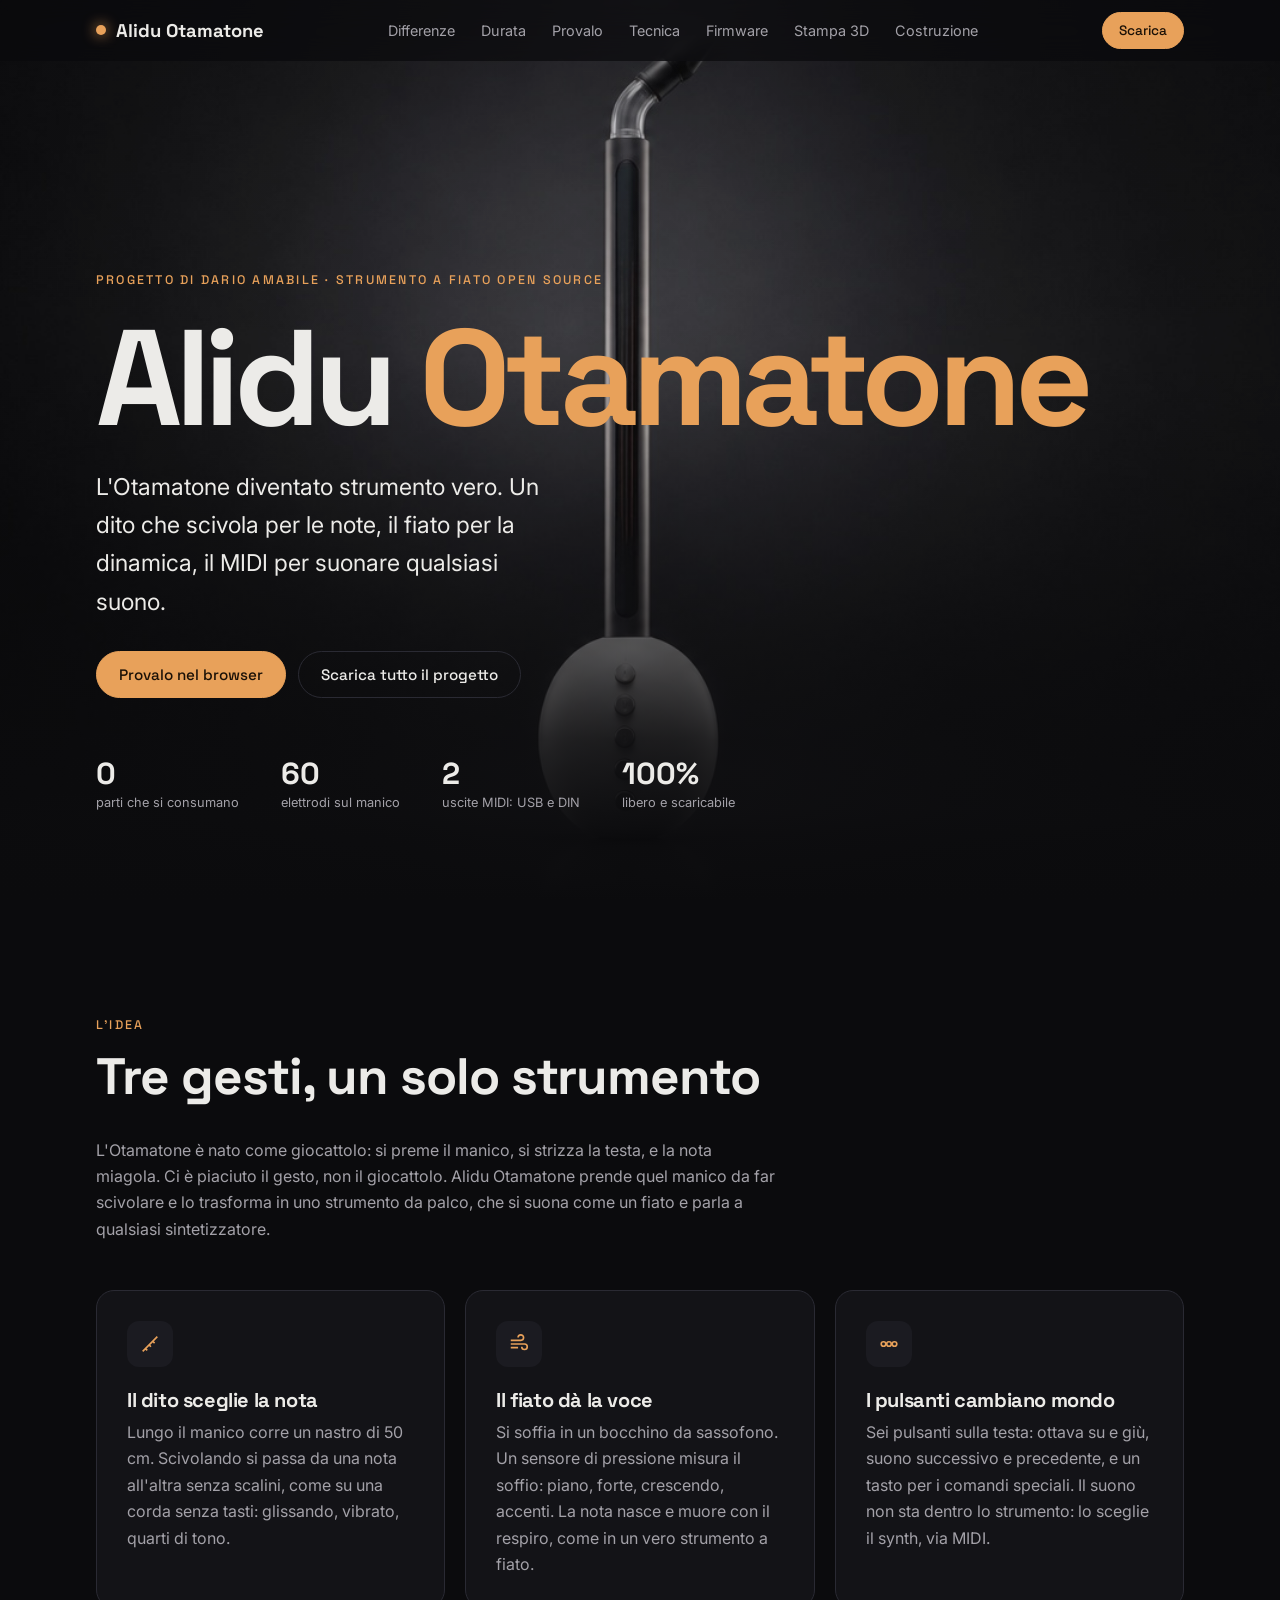
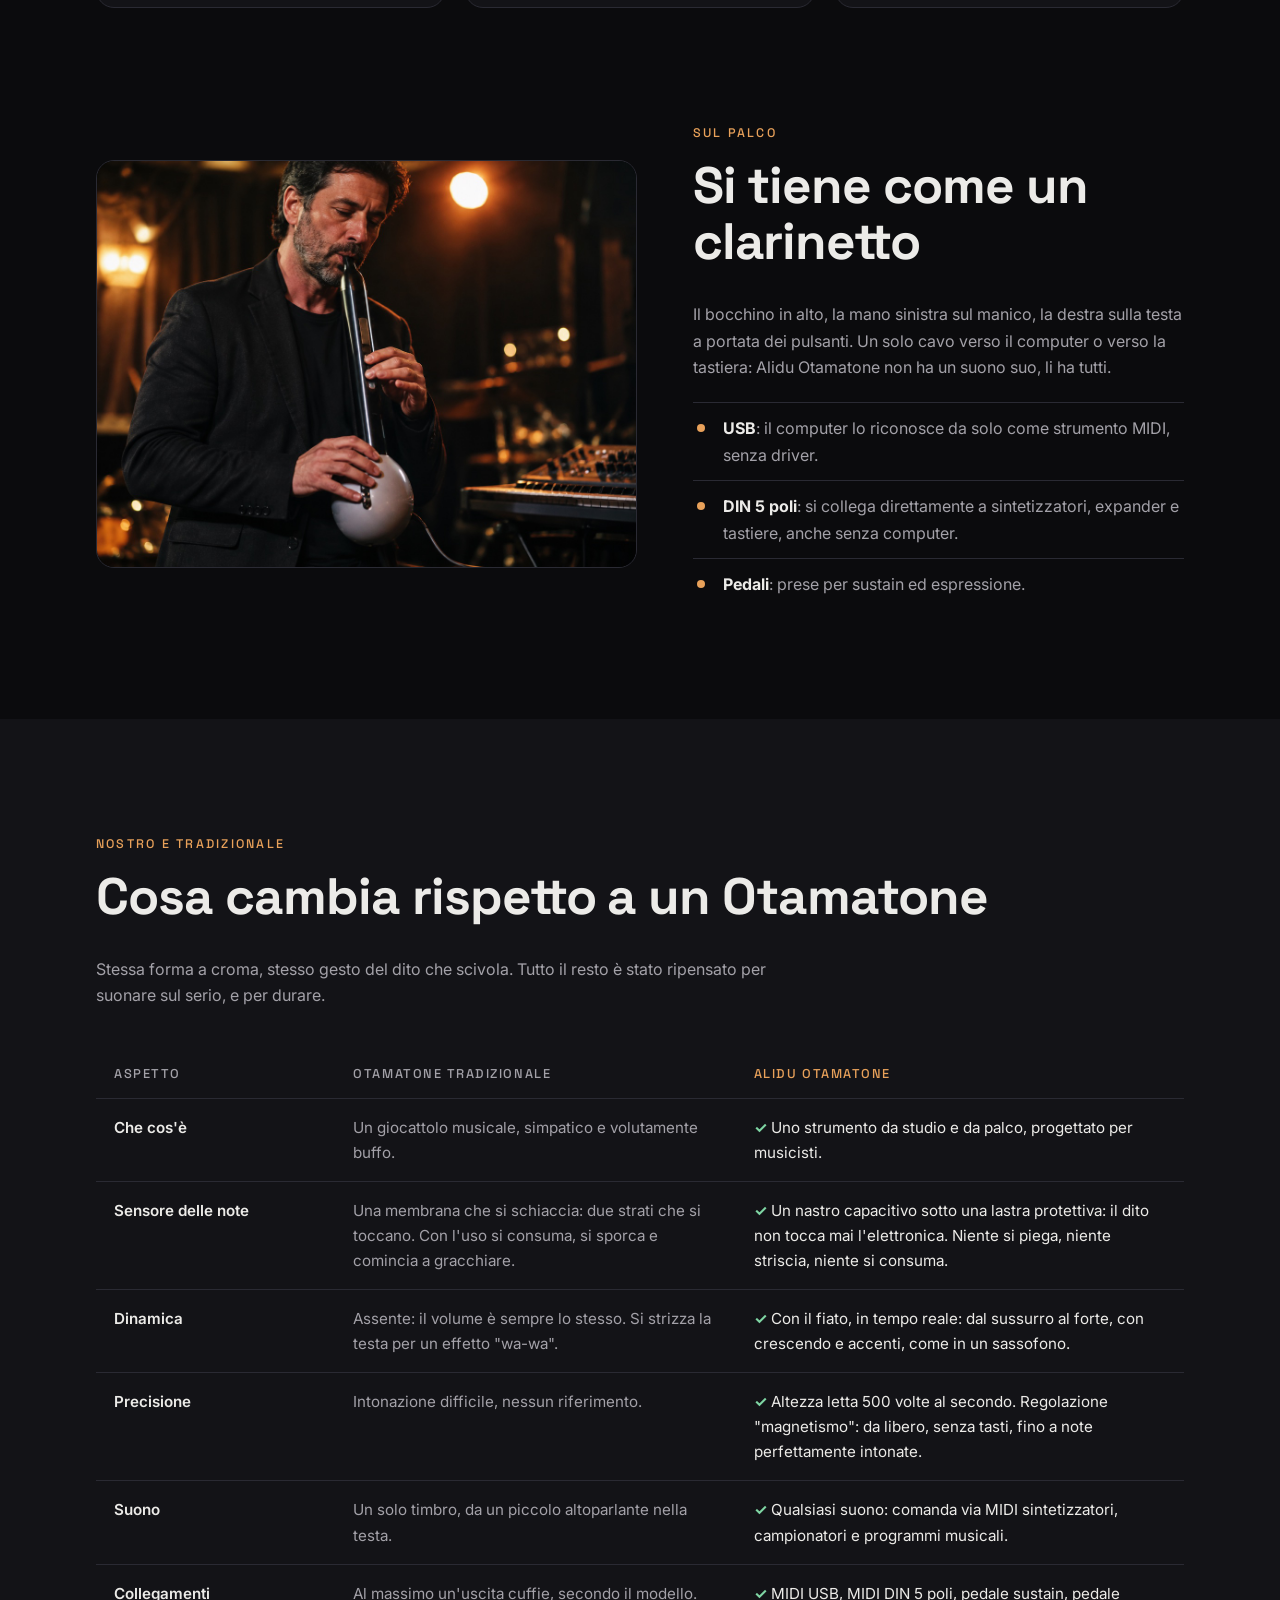
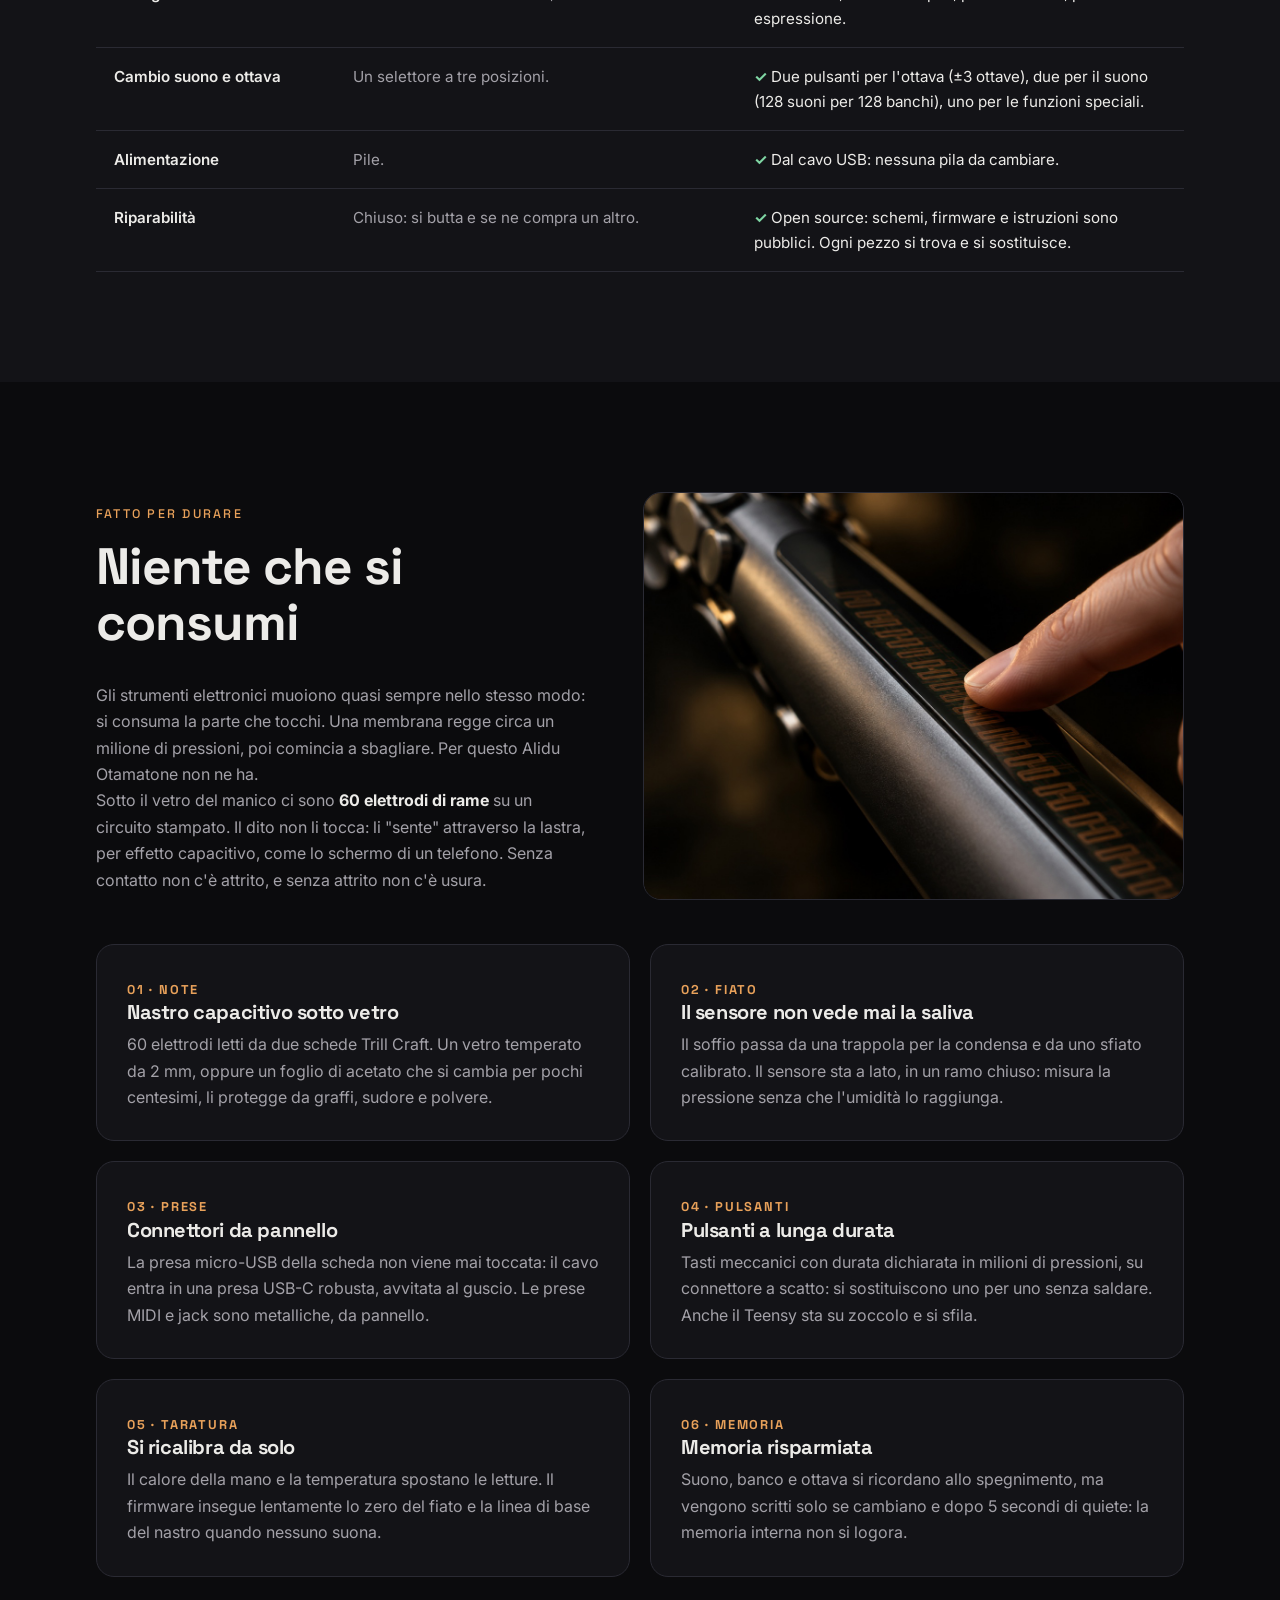
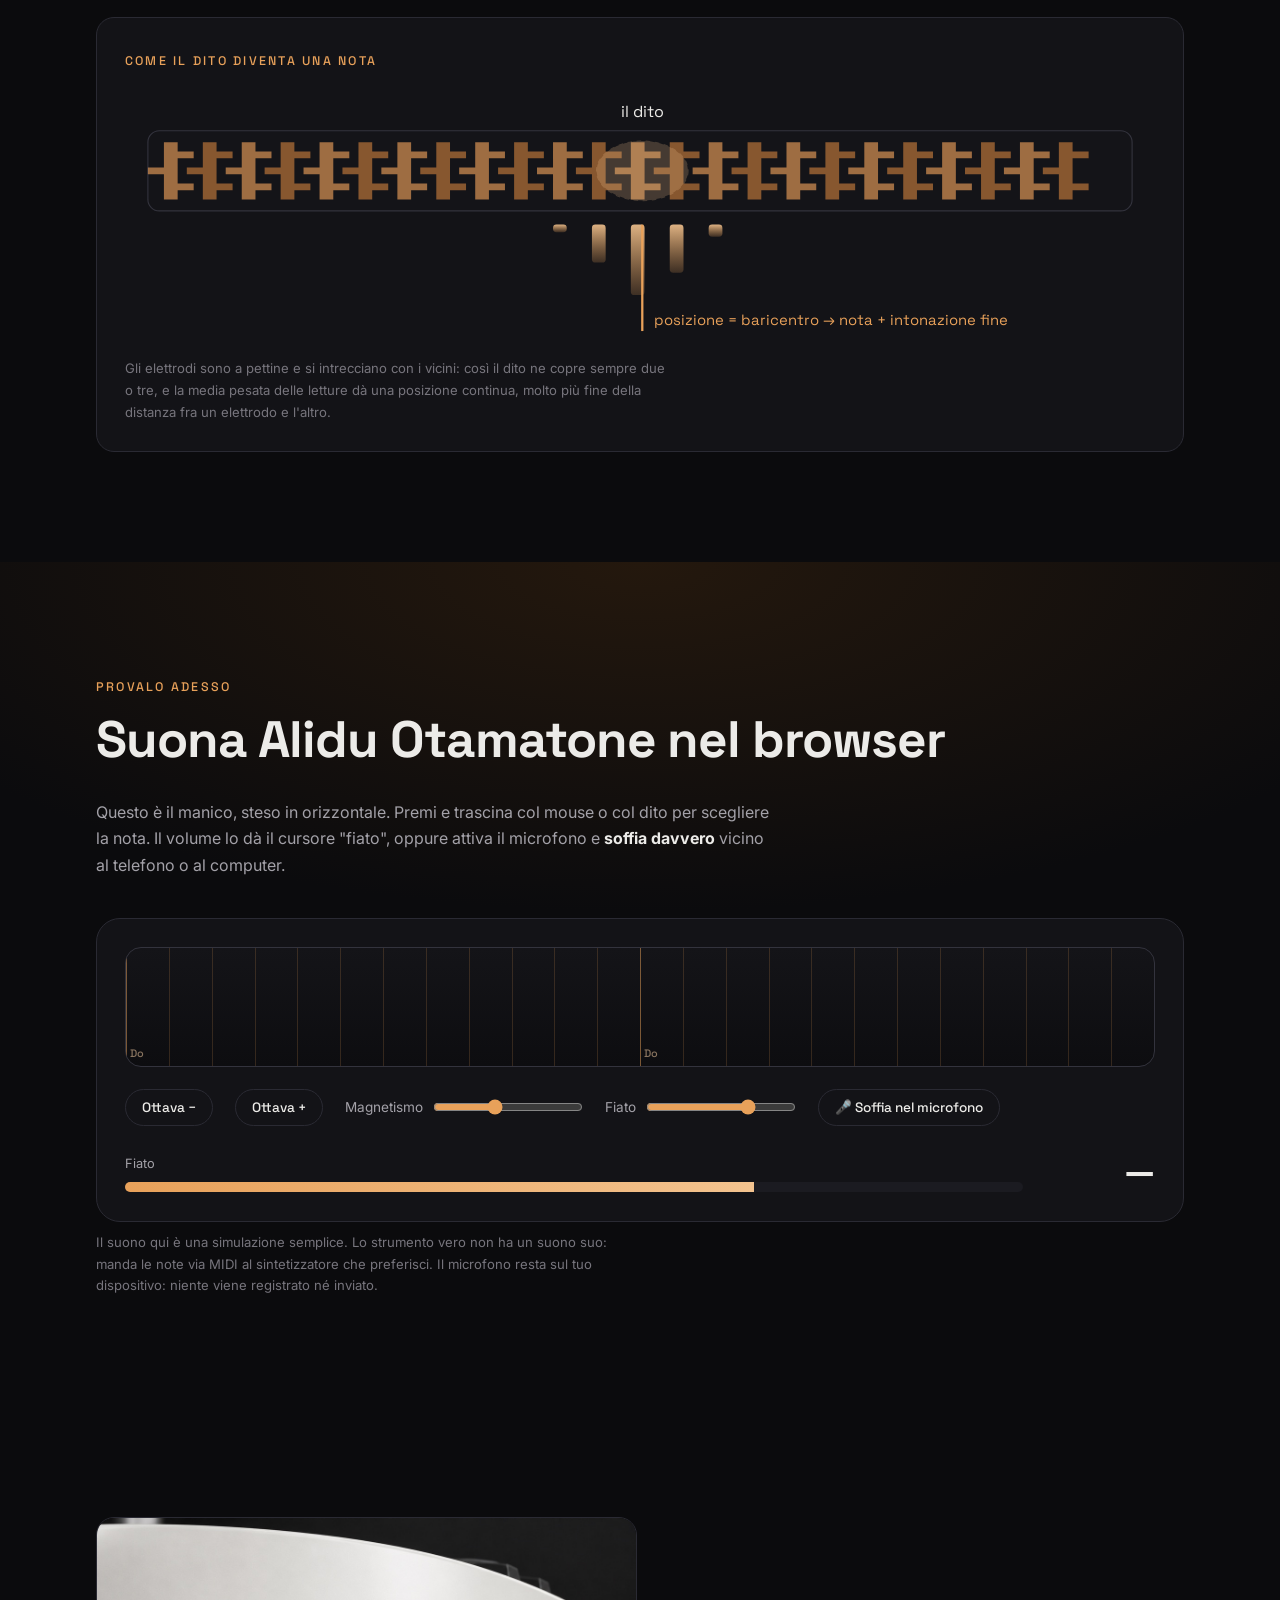
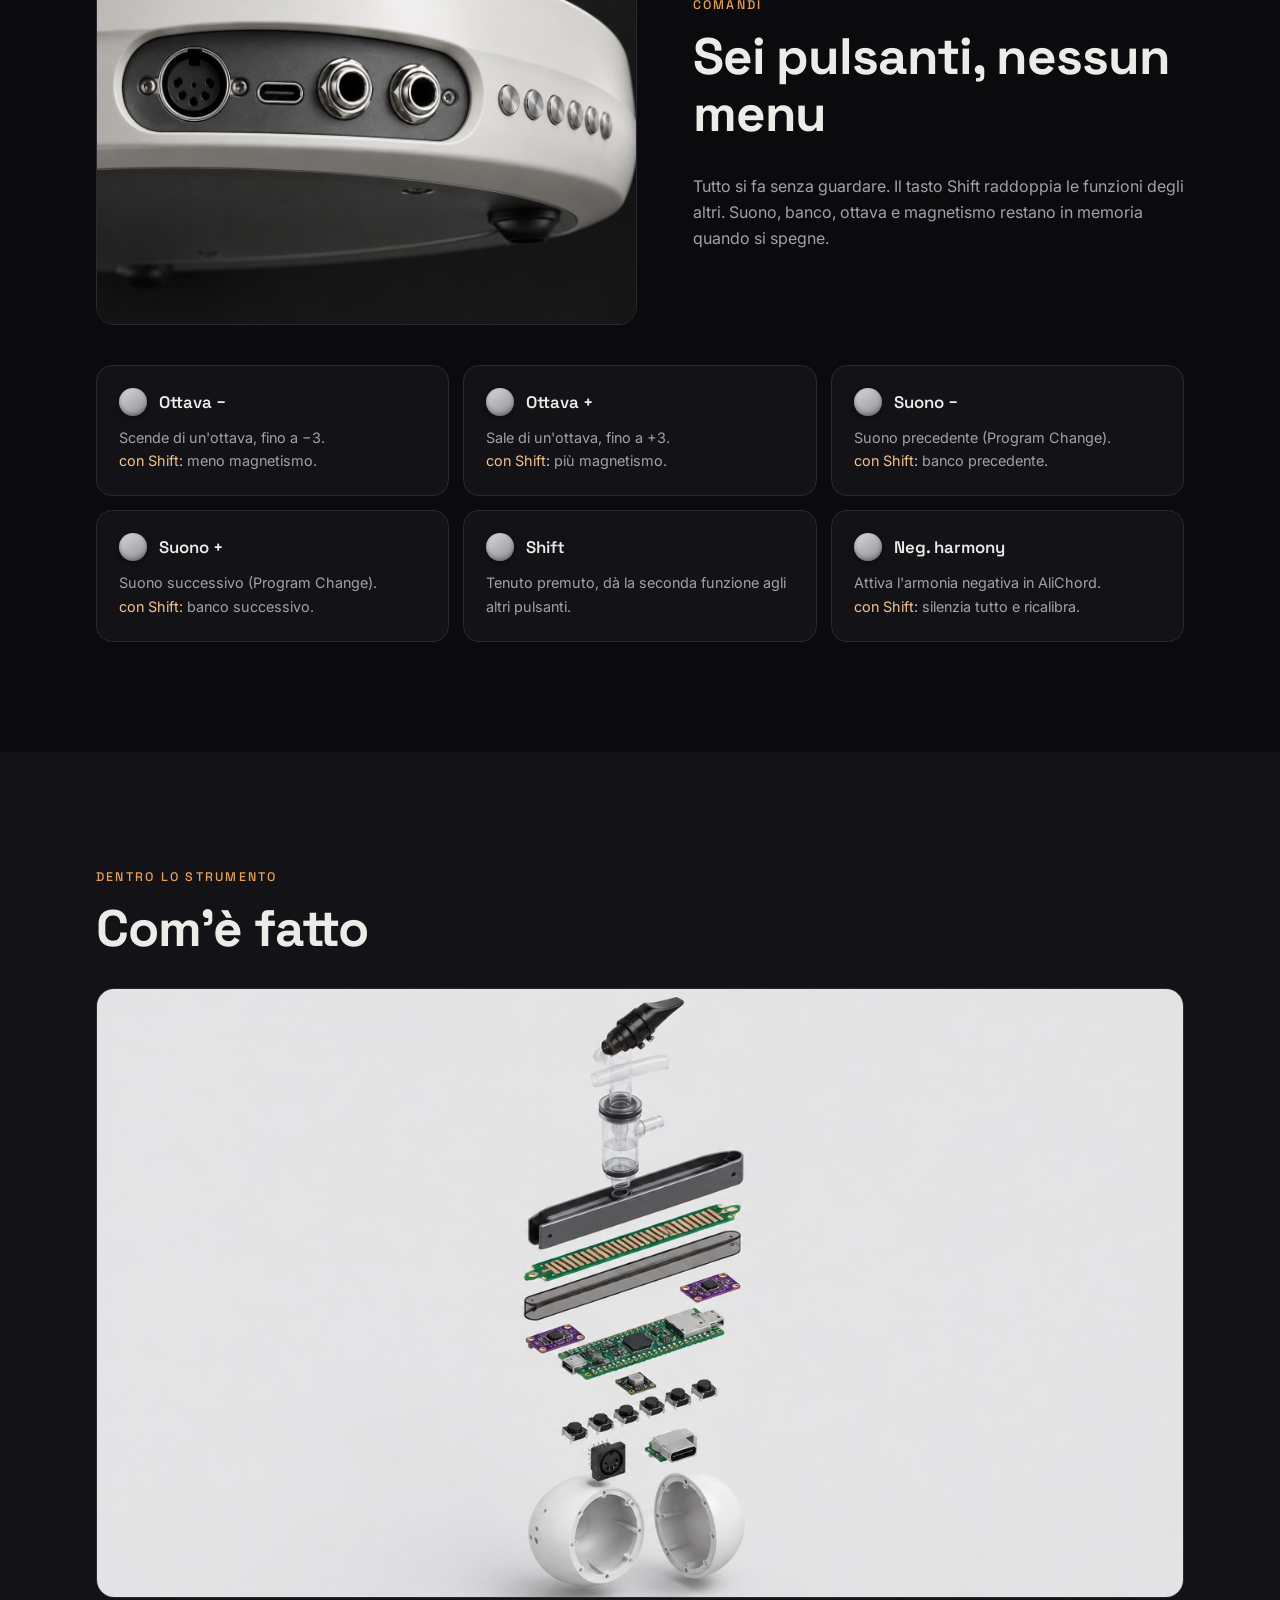
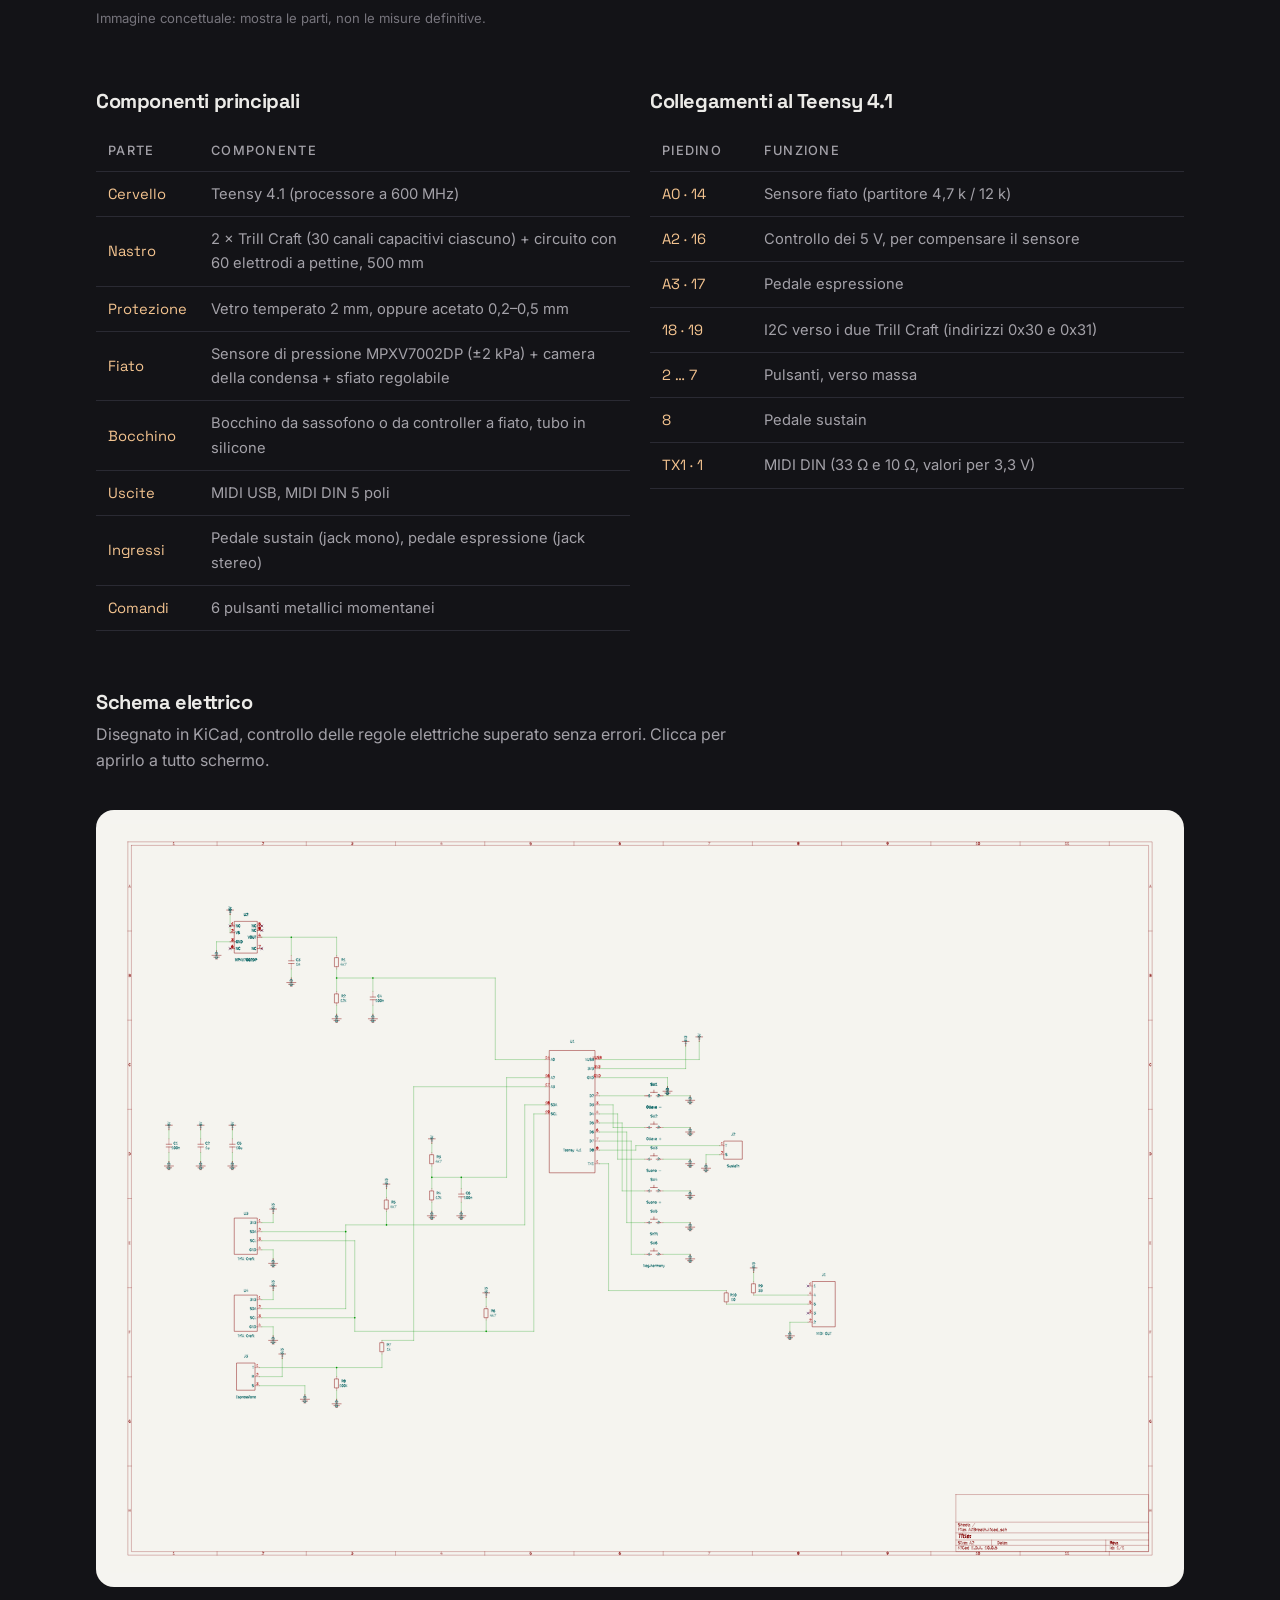
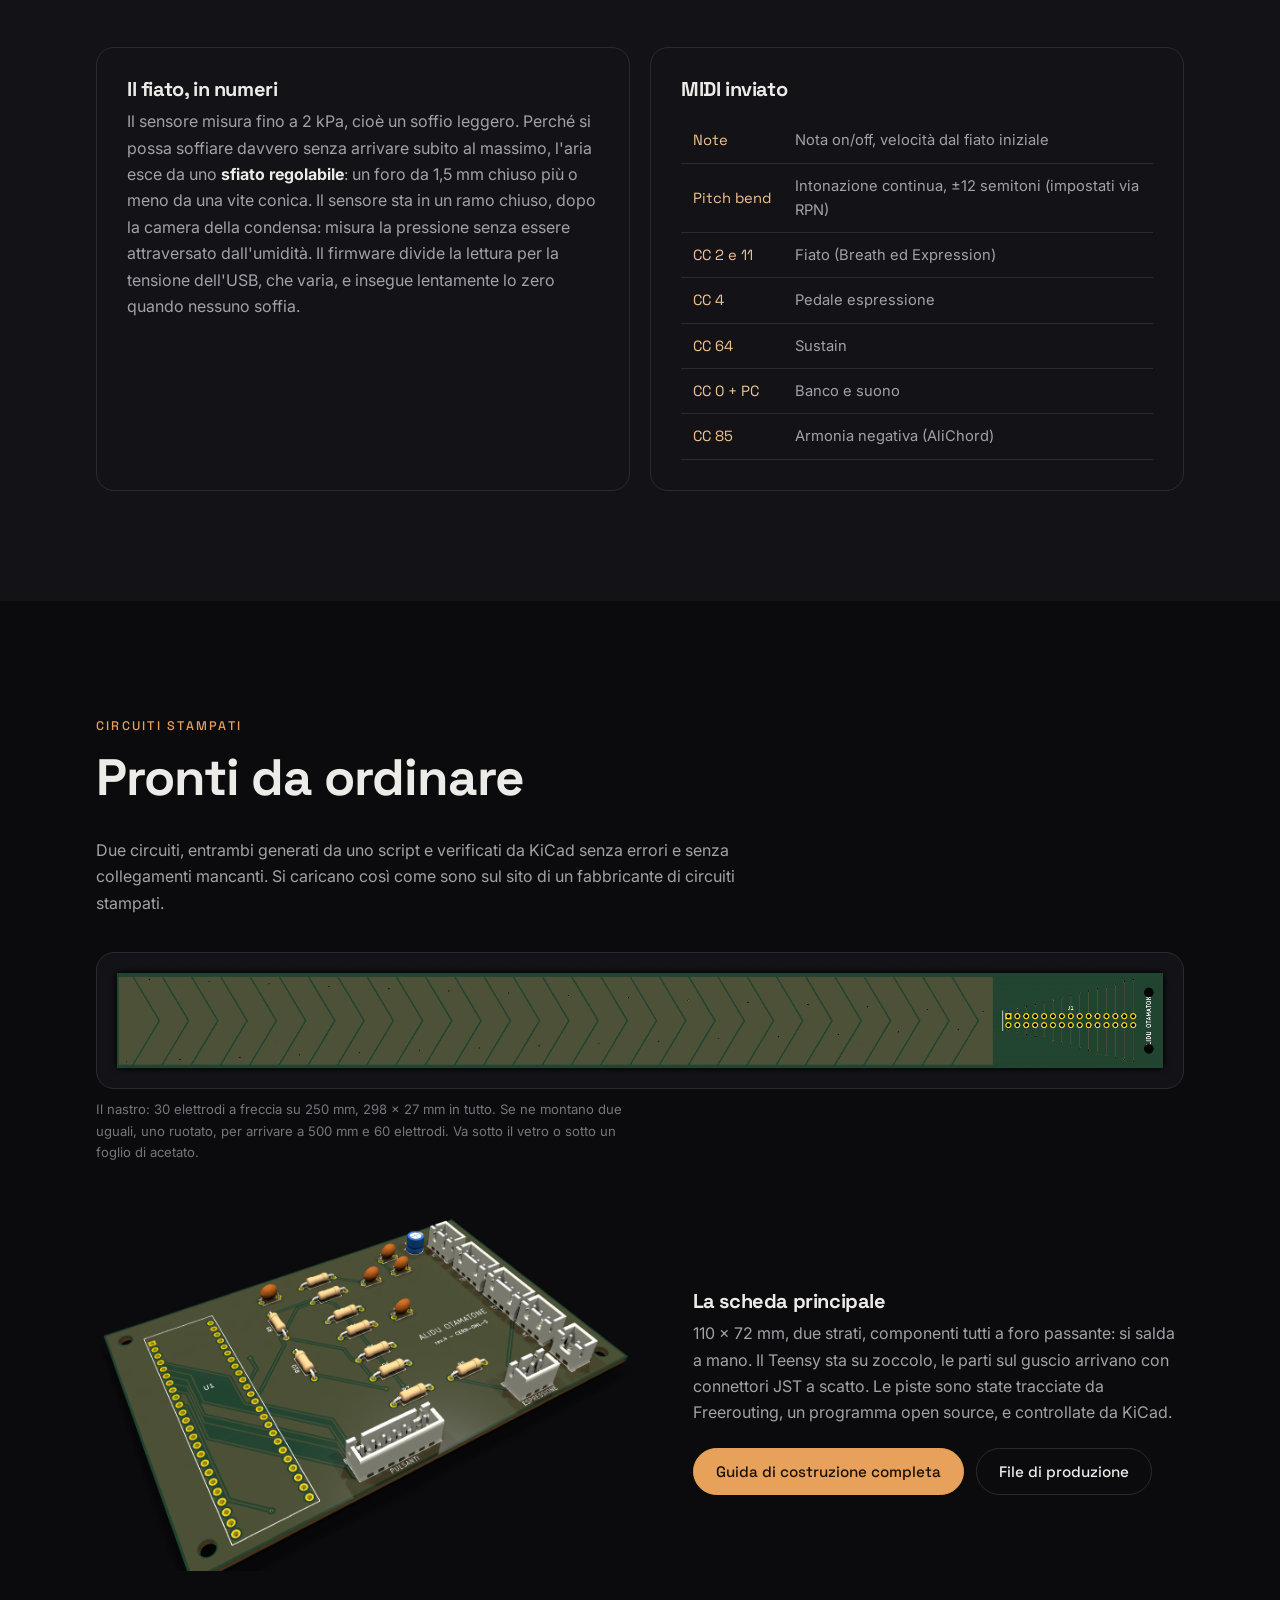
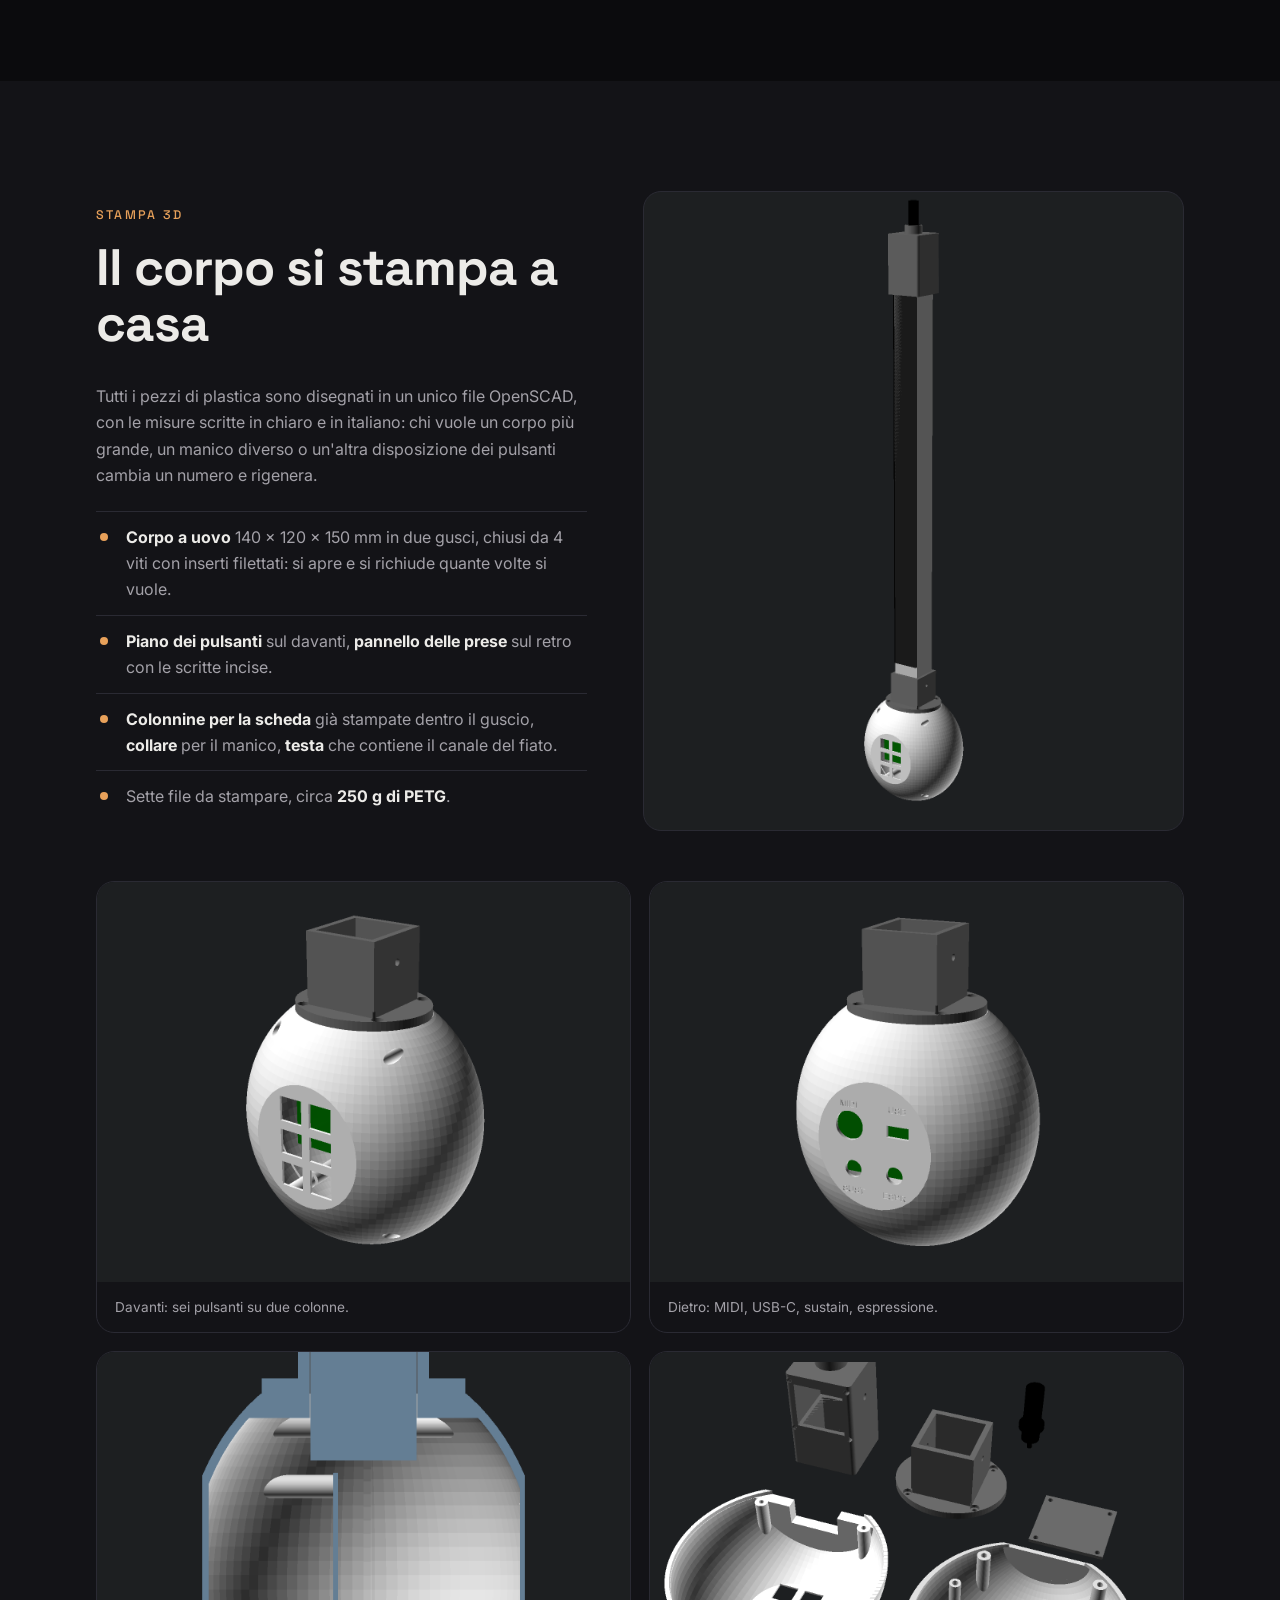
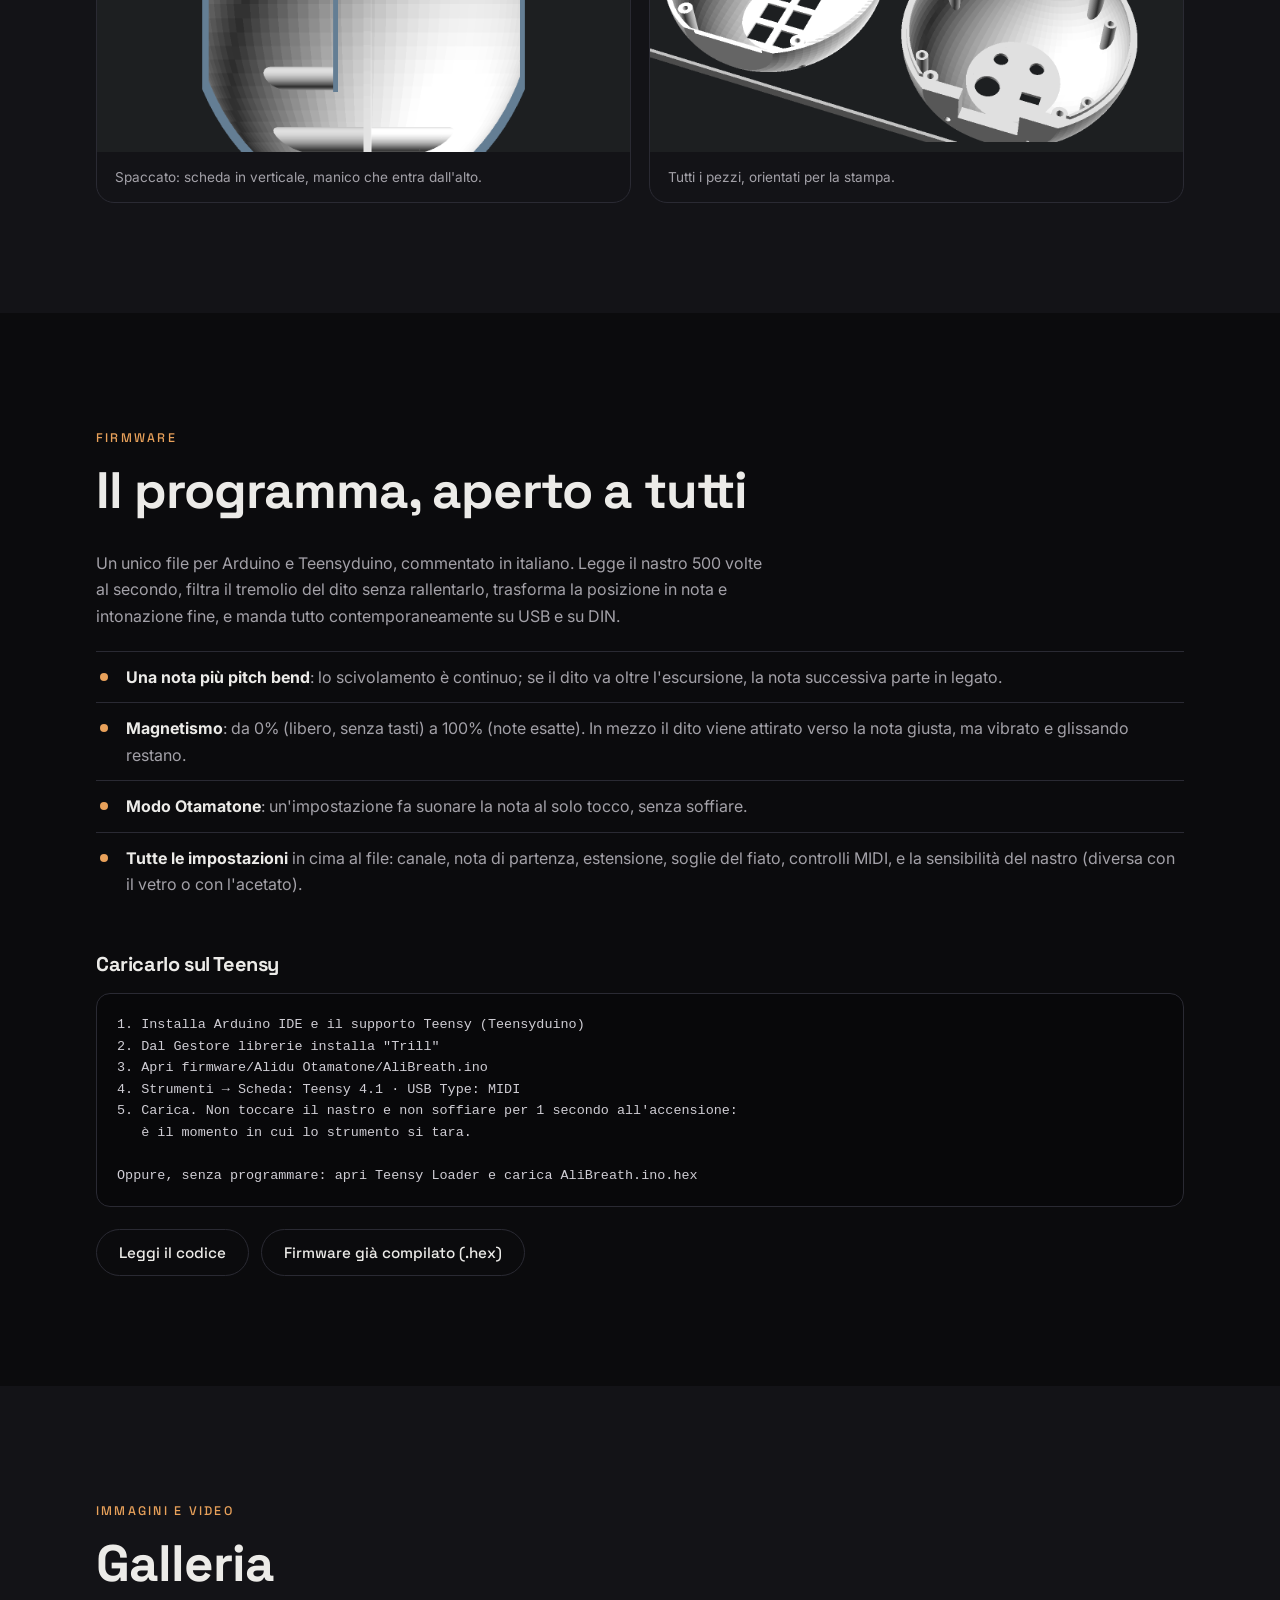
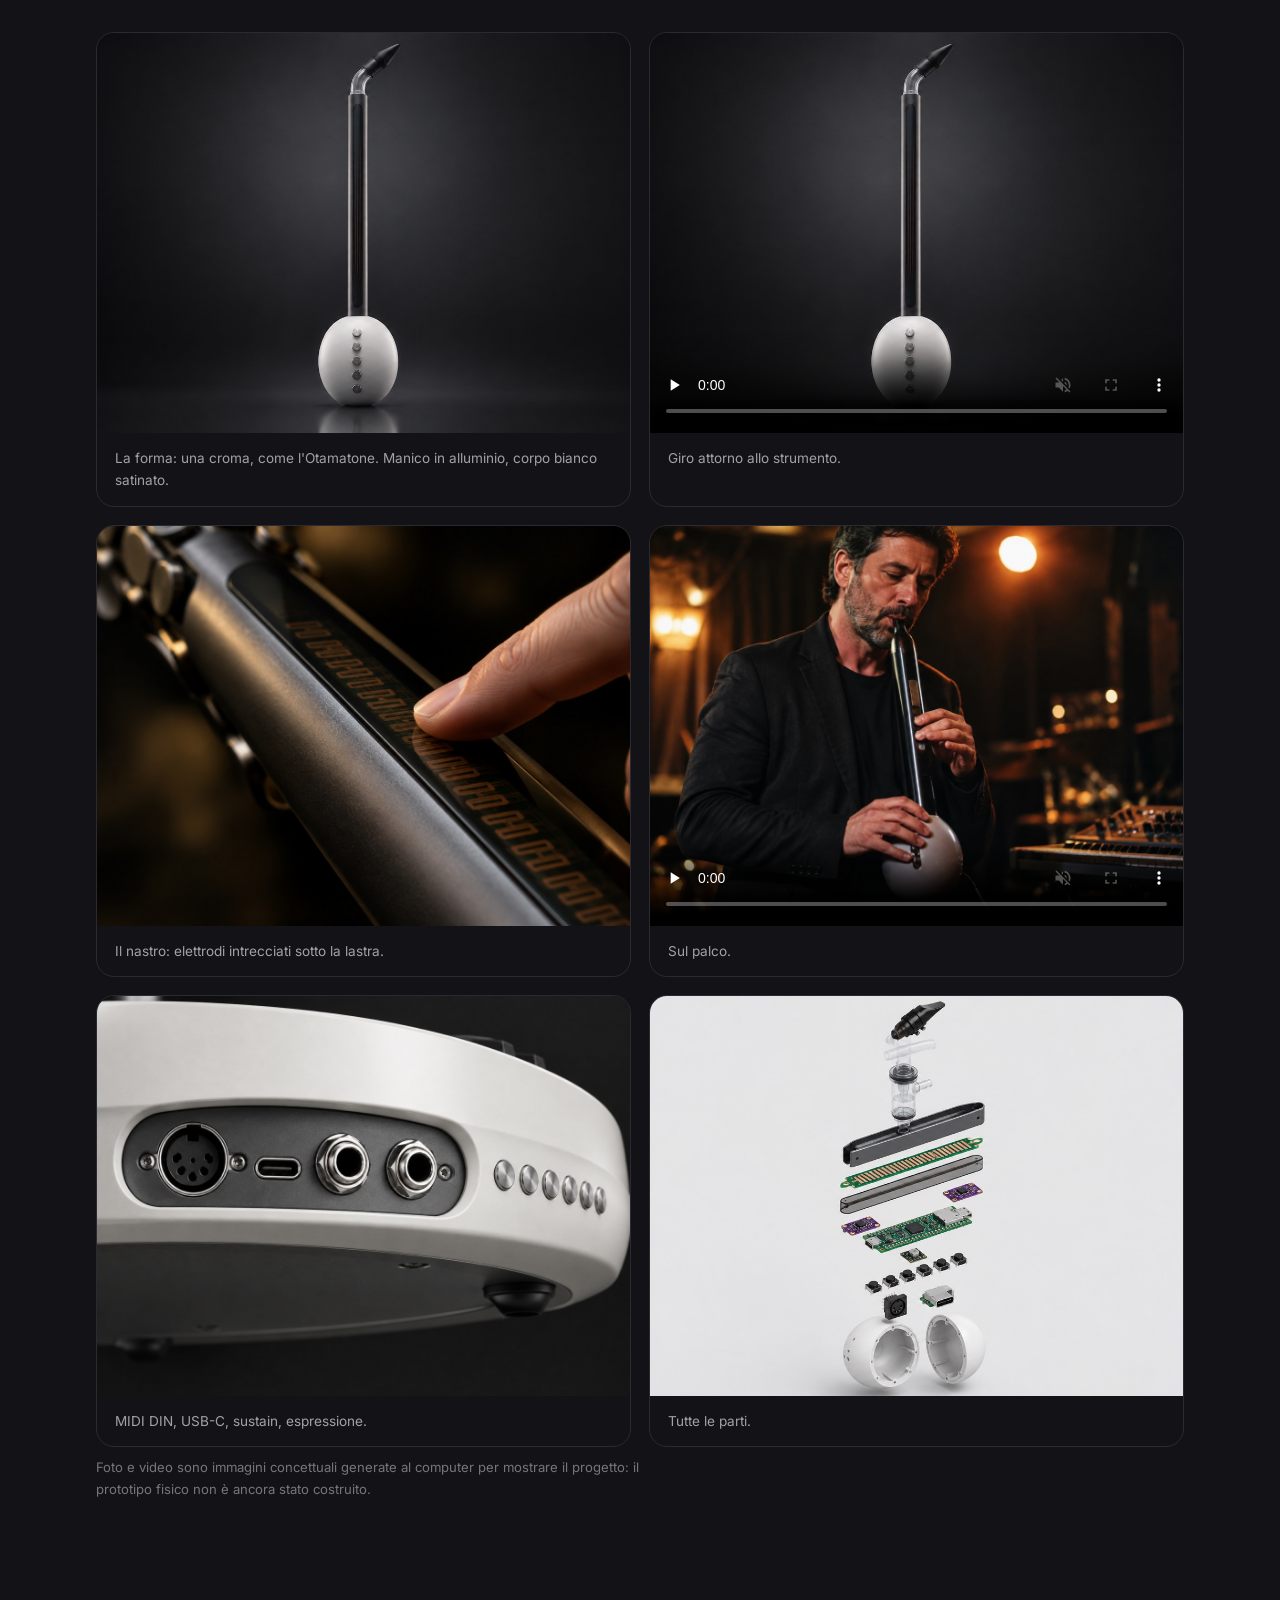
==== commit b88f8eb3: "Meccanica stampabile in 3D e aggiornamento del sito - hardware/meccanica: sorgente OpenSCAD unico co" ====
--- a/docs/index.html
+++ b/docs/index.html
@@ -24,6 +24,7 @@
     <li><a href="#prova">Provalo</a></li>
     <li><a href="#tecnica">Tecnica</a></li>
     <li><a href="#firmware">Firmware</a></li>
+    <li><a href="#meccanica">Stampa 3D</a></li>
     <li><a href="costruzione.html">Costruzione</a></li>
   </ul>
   <a class="bottone pieno piccolo" href="#scarica">Scarica</a>
@@ -279,6 +280,30 @@
   </div>
 </div></section>
 
+<!-- ============ MECCANICA ============ -->
+<section id="meccanica" class="confronto"><div class="wrap">
+  <div class="affianco inverso appare">
+    <div class="media"><img src="img/mec_assieme.png" alt="Modello 3D dello strumento montato" loading="lazy" style="max-height:640px;object-fit:contain;background:#1d1f21"></div>
+    <div>
+      <span class="etichetta">Stampa 3D</span>
+      <h2>Il corpo si stampa a casa</h2>
+      <p>Tutti i pezzi di plastica sono disegnati in un unico file OpenSCAD, con le misure scritte in chiaro e in italiano: chi vuole un corpo più grande, un manico diverso o un'altra disposizione dei pulsanti cambia un numero e rigenera.</p>
+      <ul class="punti">
+        <li><strong>Corpo a uovo</strong> 140 × 120 × 150 mm in due gusci, chiusi da 4 viti con inserti filettati: si apre e si richiude quante volte si vuole.</li>
+        <li><strong>Piano dei pulsanti</strong> sul davanti, <strong>pannello delle prese</strong> sul retro con le scritte incise.</li>
+        <li><strong>Colonnine per la scheda</strong> già stampate dentro il guscio, <strong>collare</strong> per il manico, <strong>testa</strong> che contiene il canale del fiato.</li>
+        <li>Sette file da stampare, circa <strong>250 g di PETG</strong>.</li>
+      </ul>
+    </div>
+  </div>
+  <div class="galleria appare" style="margin-top:50px">
+    <figure><img src="img/mec_corpo_fronte.png" alt="Corpo dal davanti con i sei pulsanti" loading="lazy" style="object-fit:contain;background:#1d1f21"><figcaption>Davanti: sei pulsanti su due colonne.</figcaption></figure>
+    <figure><img src="img/mec_corpo_retro.png" alt="Corpo dal retro con le prese MIDI, USB e i jack" loading="lazy" style="object-fit:contain;background:#1d1f21"><figcaption>Dietro: MIDI, USB-C, sustain, espressione.</figcaption></figure>
+    <figure><img src="img/mec_spaccato.png" alt="Spaccato del corpo con la scheda" loading="lazy" style="object-fit:contain;background:#1d1f21"><figcaption>Spaccato: scheda in verticale, manico che entra dall'alto.</figcaption></figure>
+    <figure><img src="img/mec_pezzi.png" alt="Tutti i pezzi sul piatto di stampa" loading="lazy" style="object-fit:contain;background:#1d1f21"><figcaption>Tutti i pezzi, orientati per la stampa.</figcaption></figure>
+  </div>
+</div></section>
+
 <!-- ============ FIRMWARE ============ -->
 <section id="firmware"><div class="wrap appare">
   <span class="etichetta">Firmware</span>
@@ -332,7 +357,8 @@
     <div class="fatto"><b>Fatto</b><span>Guida di costruzione completa, dai materiali al collaudo.</span></div>
     <div class="inprova"><b>Da provare</b><span>Firmware: compila per Teensy 4.1, ma non è ancora stato provato sullo strumento. Sensibilità e soglie andranno ritoccate al banco.</span></div>
     <div class="inprova"><b>Da provare</b><span>Circuiti stampati: verificati al computer, non ancora prodotti e montati.</span></div>
-    <div class="dafare"><b>Da fare</b><span>File 3D del corpo e dei tappi del manico.</span></div>
+    <div class="fatto"><b>Fatto</b><span>Meccanica stampabile: corpo, collare, testa, innesto del bocchino, guide del nastro. Sette file STL verificati, sorgente OpenSCAD modificabile.</span></div>
+    <div class="inprova"><b>Da provare</b><span>Pezzi stampati: verificati al computer, non ancora stampati e montati.</span></div>
     <div class="dafare"><b>Da fare</b><span>Primo prototipo e registrazioni audio vere.</span></div>
   </div>
 </div></section>
@@ -343,9 +369,10 @@
   <h2>Scarica tutto</h2>
   <p>Ogni file del progetto è qui, libero. Puoi leggerlo, costruirlo, modificarlo e condividerlo. Chiediamo solo di citare il progetto e di lasciare libere anche le tue modifiche.</p>
   <div class="file">
-    <a class="grande" href="download/AliBreath-progetto-completo.zip" download><b>⬇ Progetto completo (.zip)</b><span>Schema e circuiti stampati KiCad, file di produzione, firmware, documentazione, immagini e video.</span></a>
+    <a class="grande" href="download/AliBreath-progetto-completo.zip" download><b>⬇ Progetto completo (.zip)</b><span>Schema e circuiti stampati KiCad, file di produzione, pezzi 3D, firmware, documentazione, immagini e video.</span></a>
     <a href="download/nastro-gerber.zip" download><b>Circuito del nastro</b><span>Gerber pronti per il fabbricante (ordinane 2)</span></a>
     <a href="download/scheda-gerber.zip" download><b>Scheda principale</b><span>Gerber pronti per il fabbricante</span></a>
+    <a href="download/AliBreath-stampa-3d.zip" download><b>Pezzi da stampare in 3D</b><span>7 file STL e il sorgente OpenSCAD</span></a>
     <a href="download/AliBreath-circuiti-kicad.zip" download><b>Circuiti stampati KiCad</b><span>file .kicad_pcb e script che li generano</span></a>
     <a href="costruzione.html"><b>Guida di costruzione</b><span>materiali, montaggio, collaudo</span></a>
     <a href="download/AliBreath.ino"><b>Firmware sorgente</b><span>AliBreath.ino, da leggere o modificare</span></a>
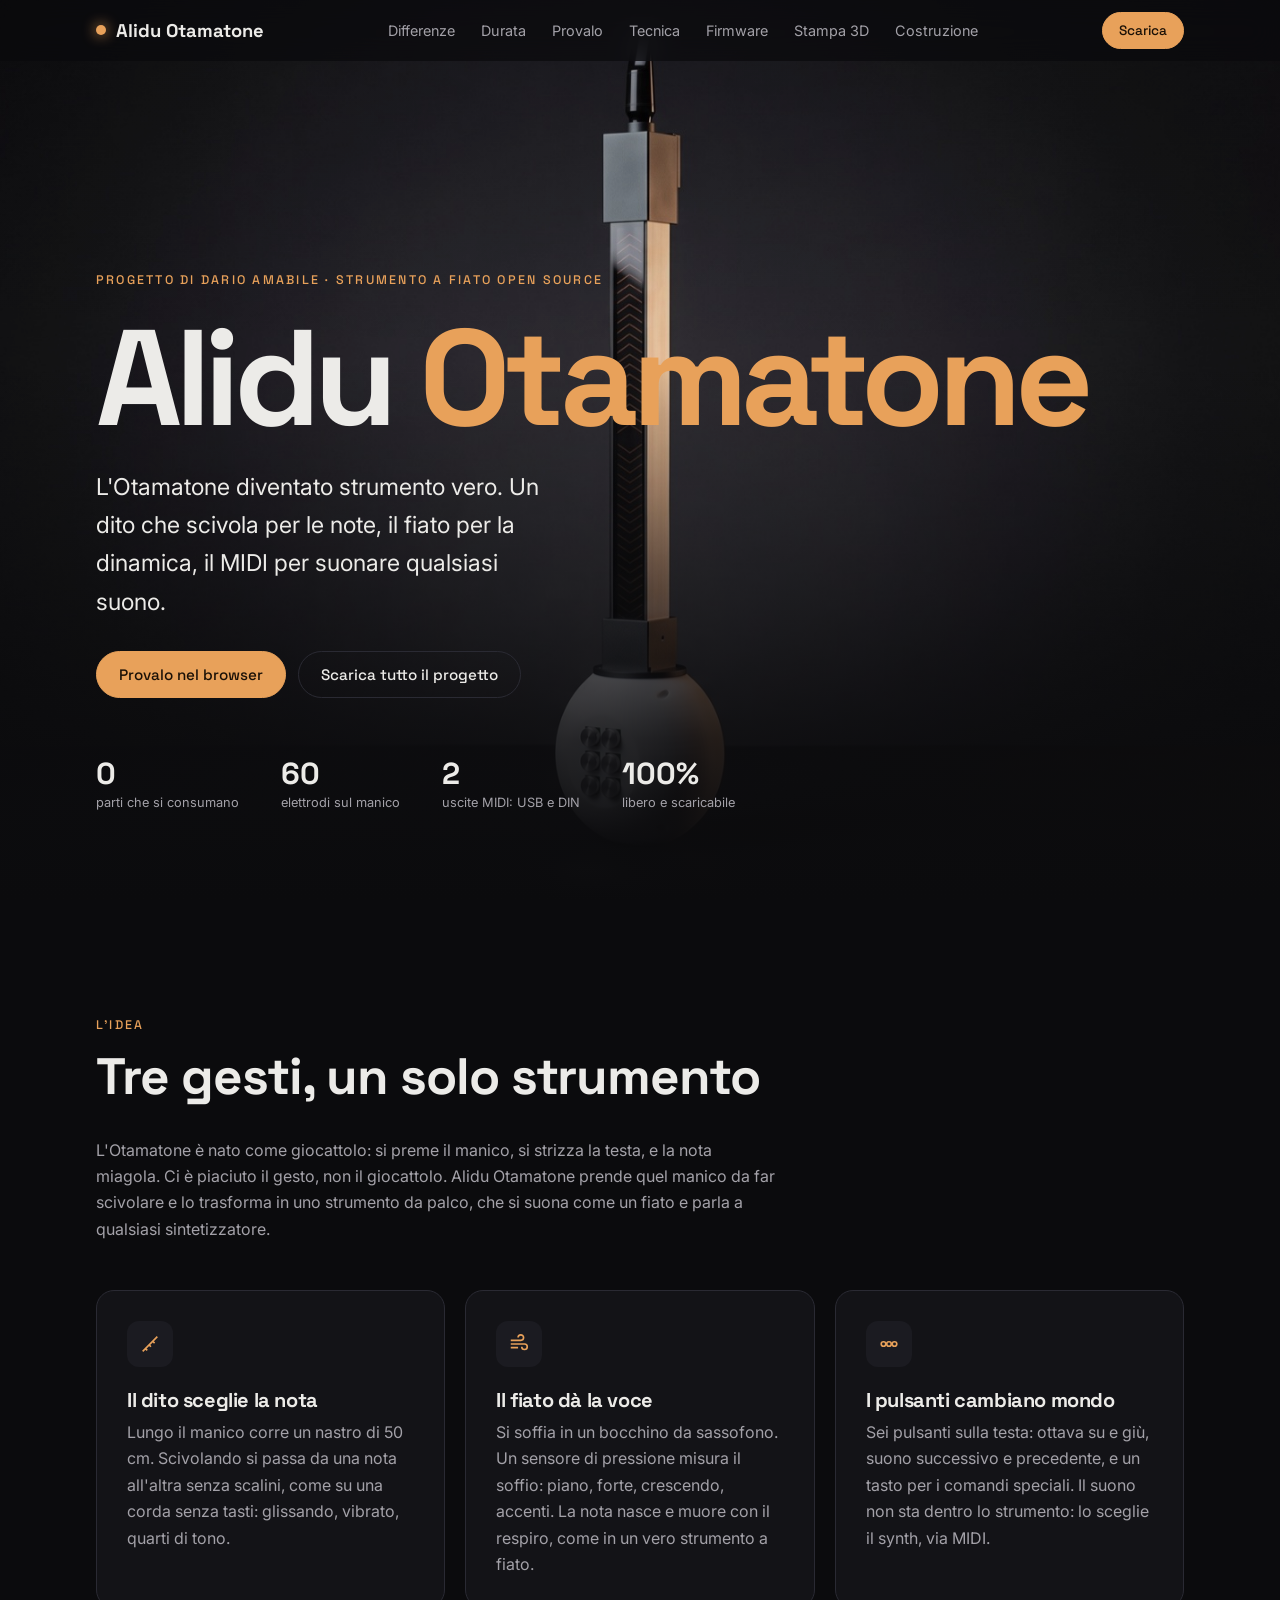
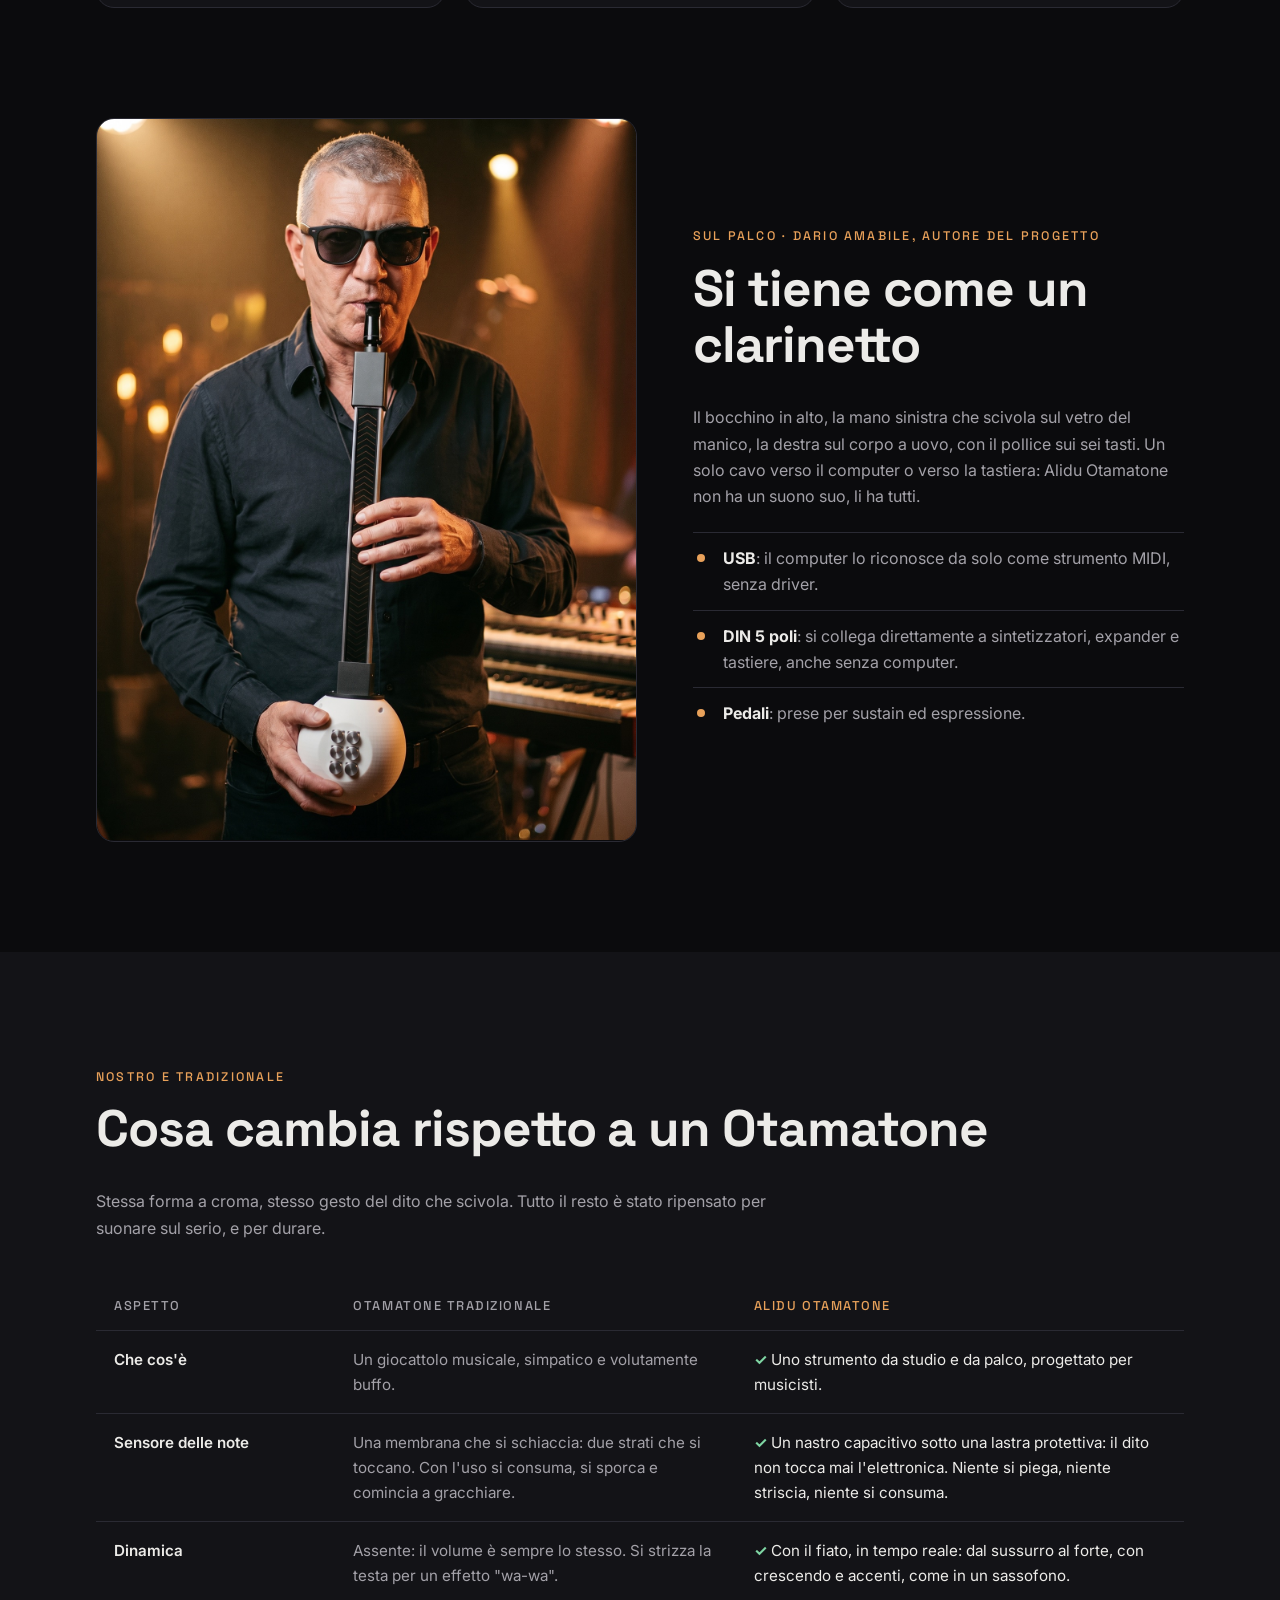
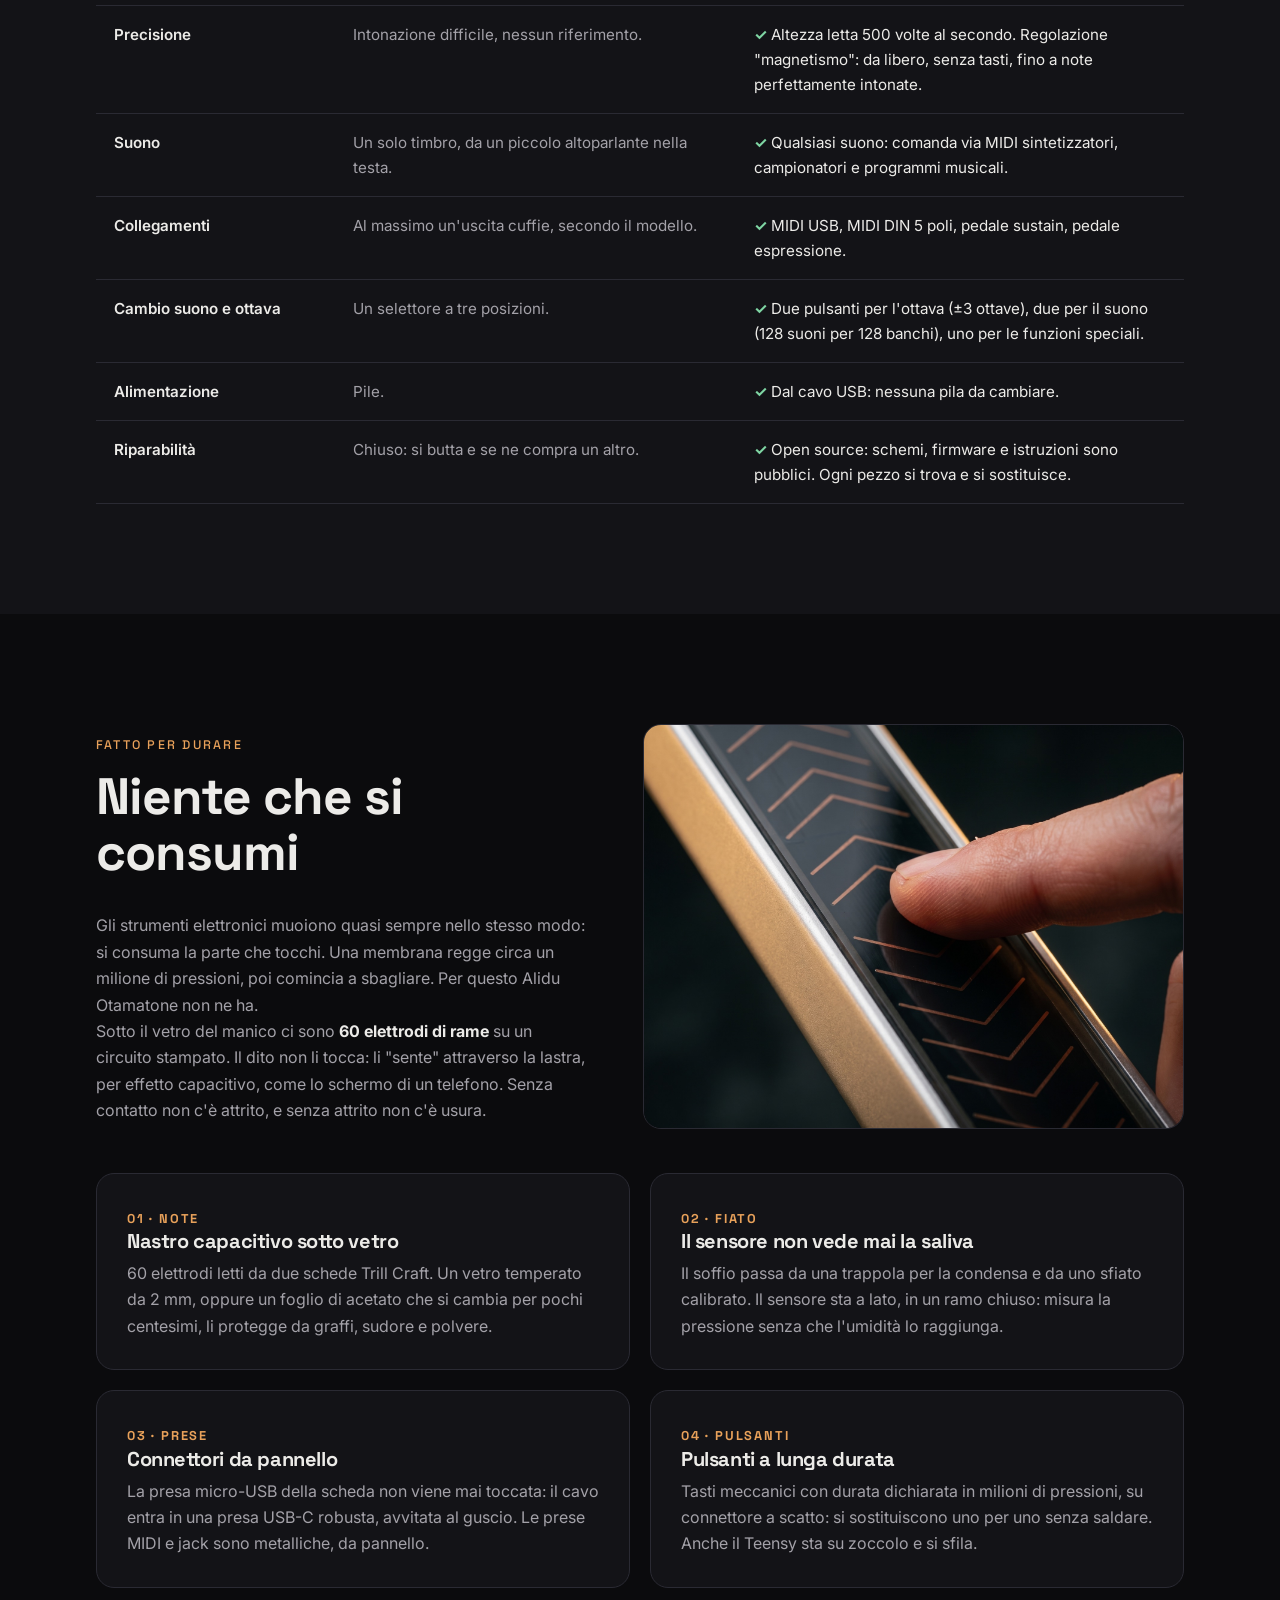
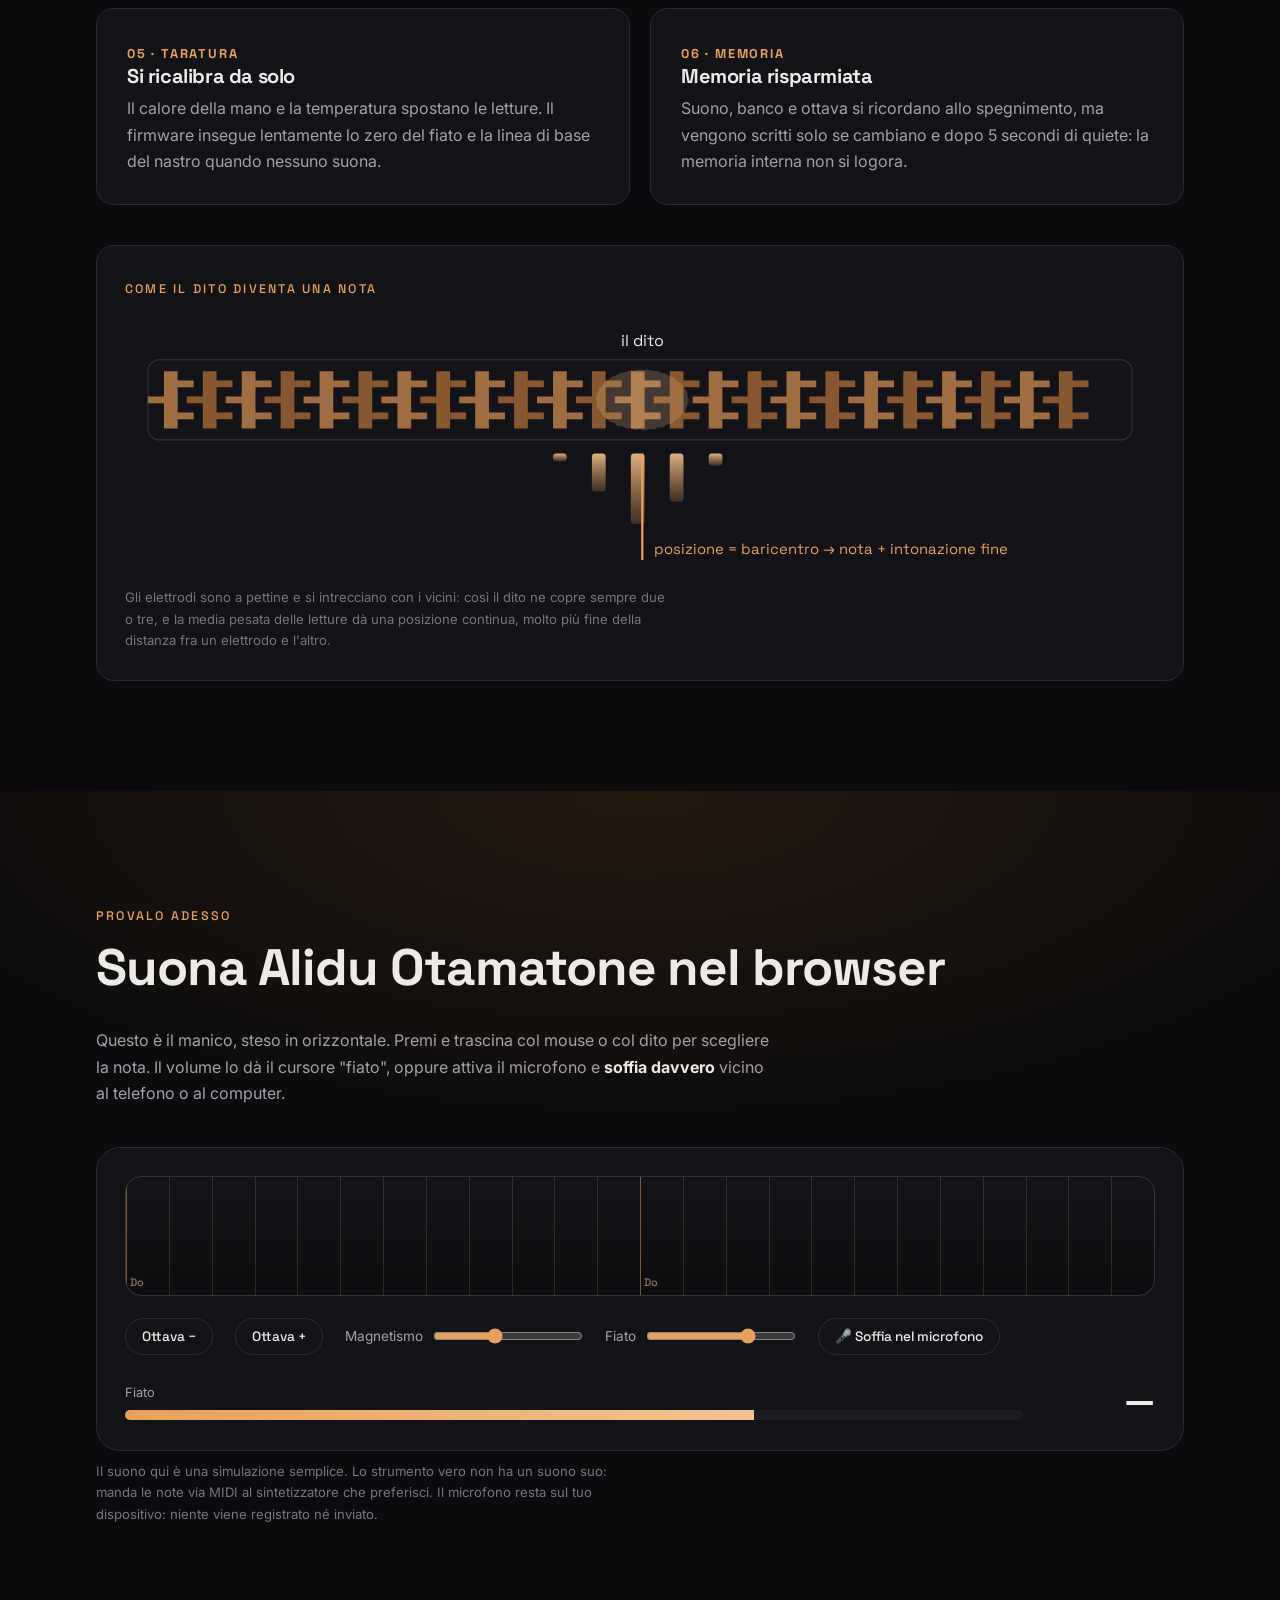
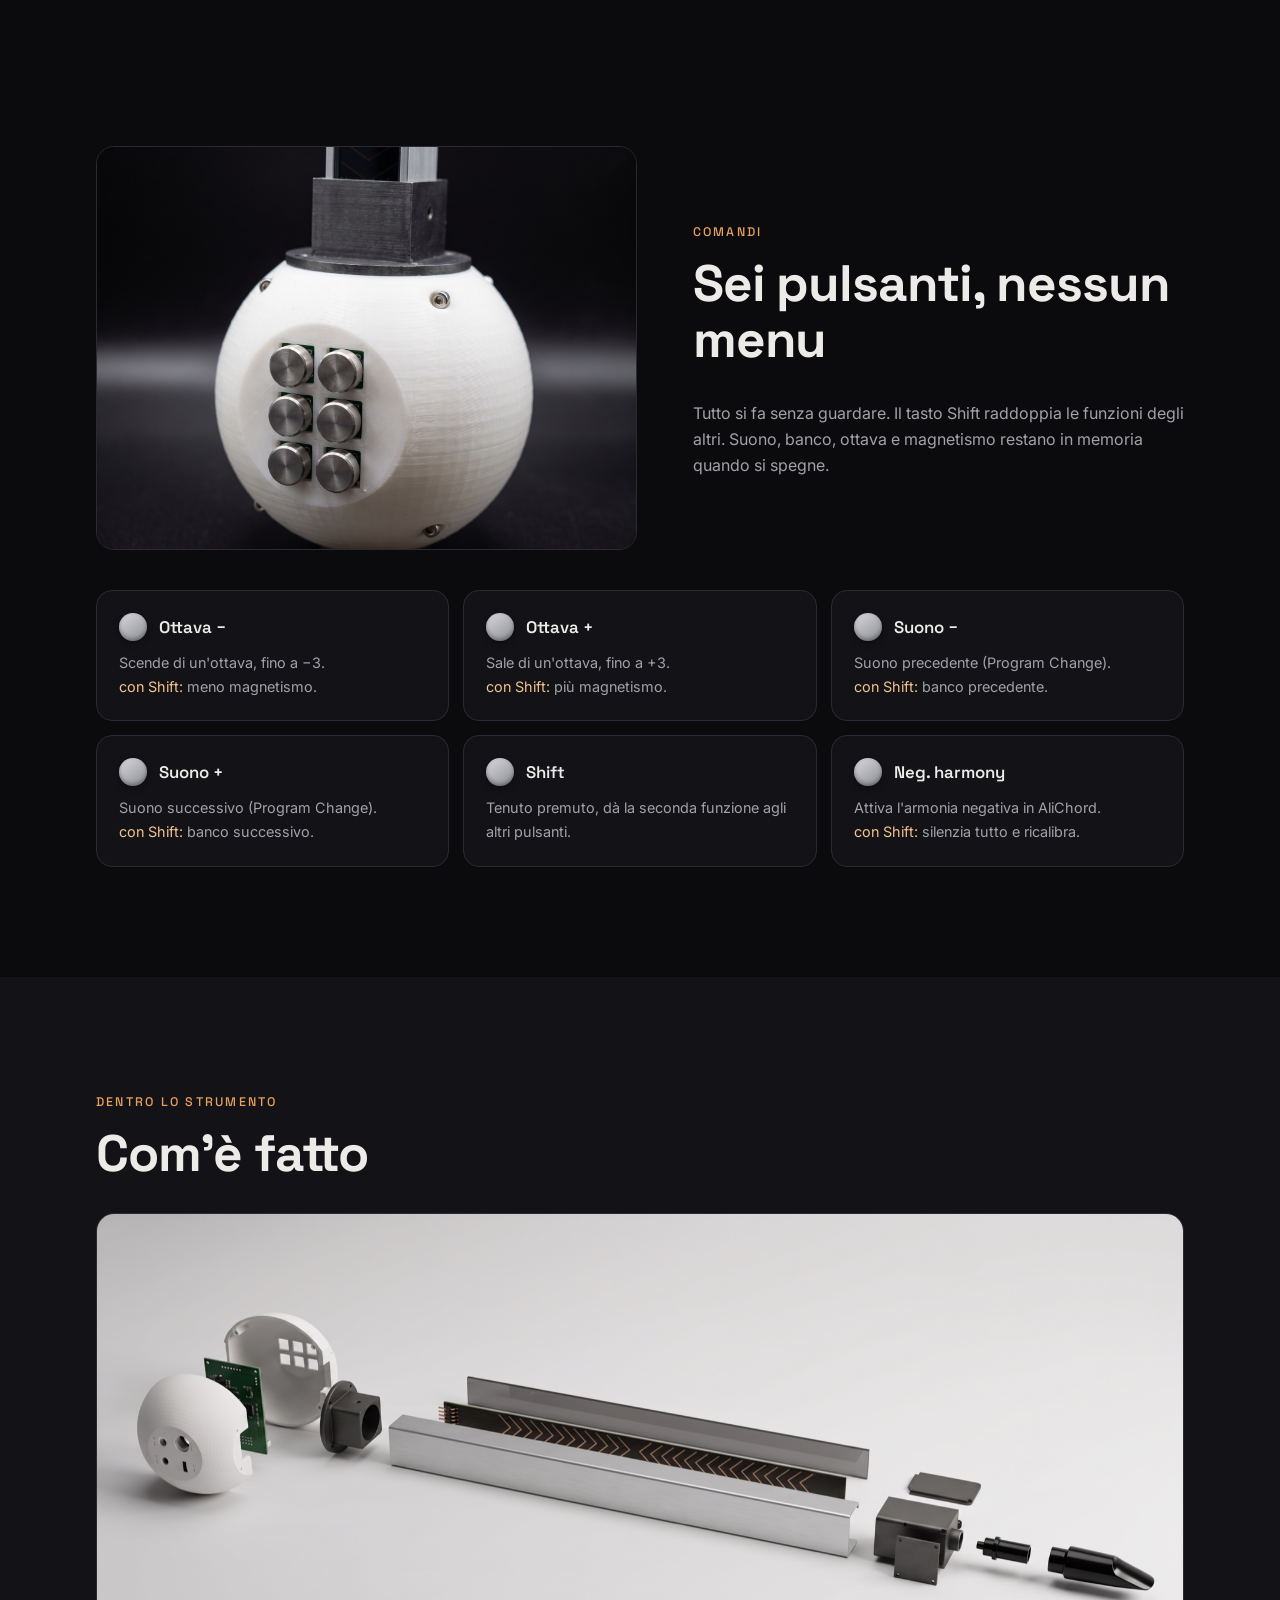
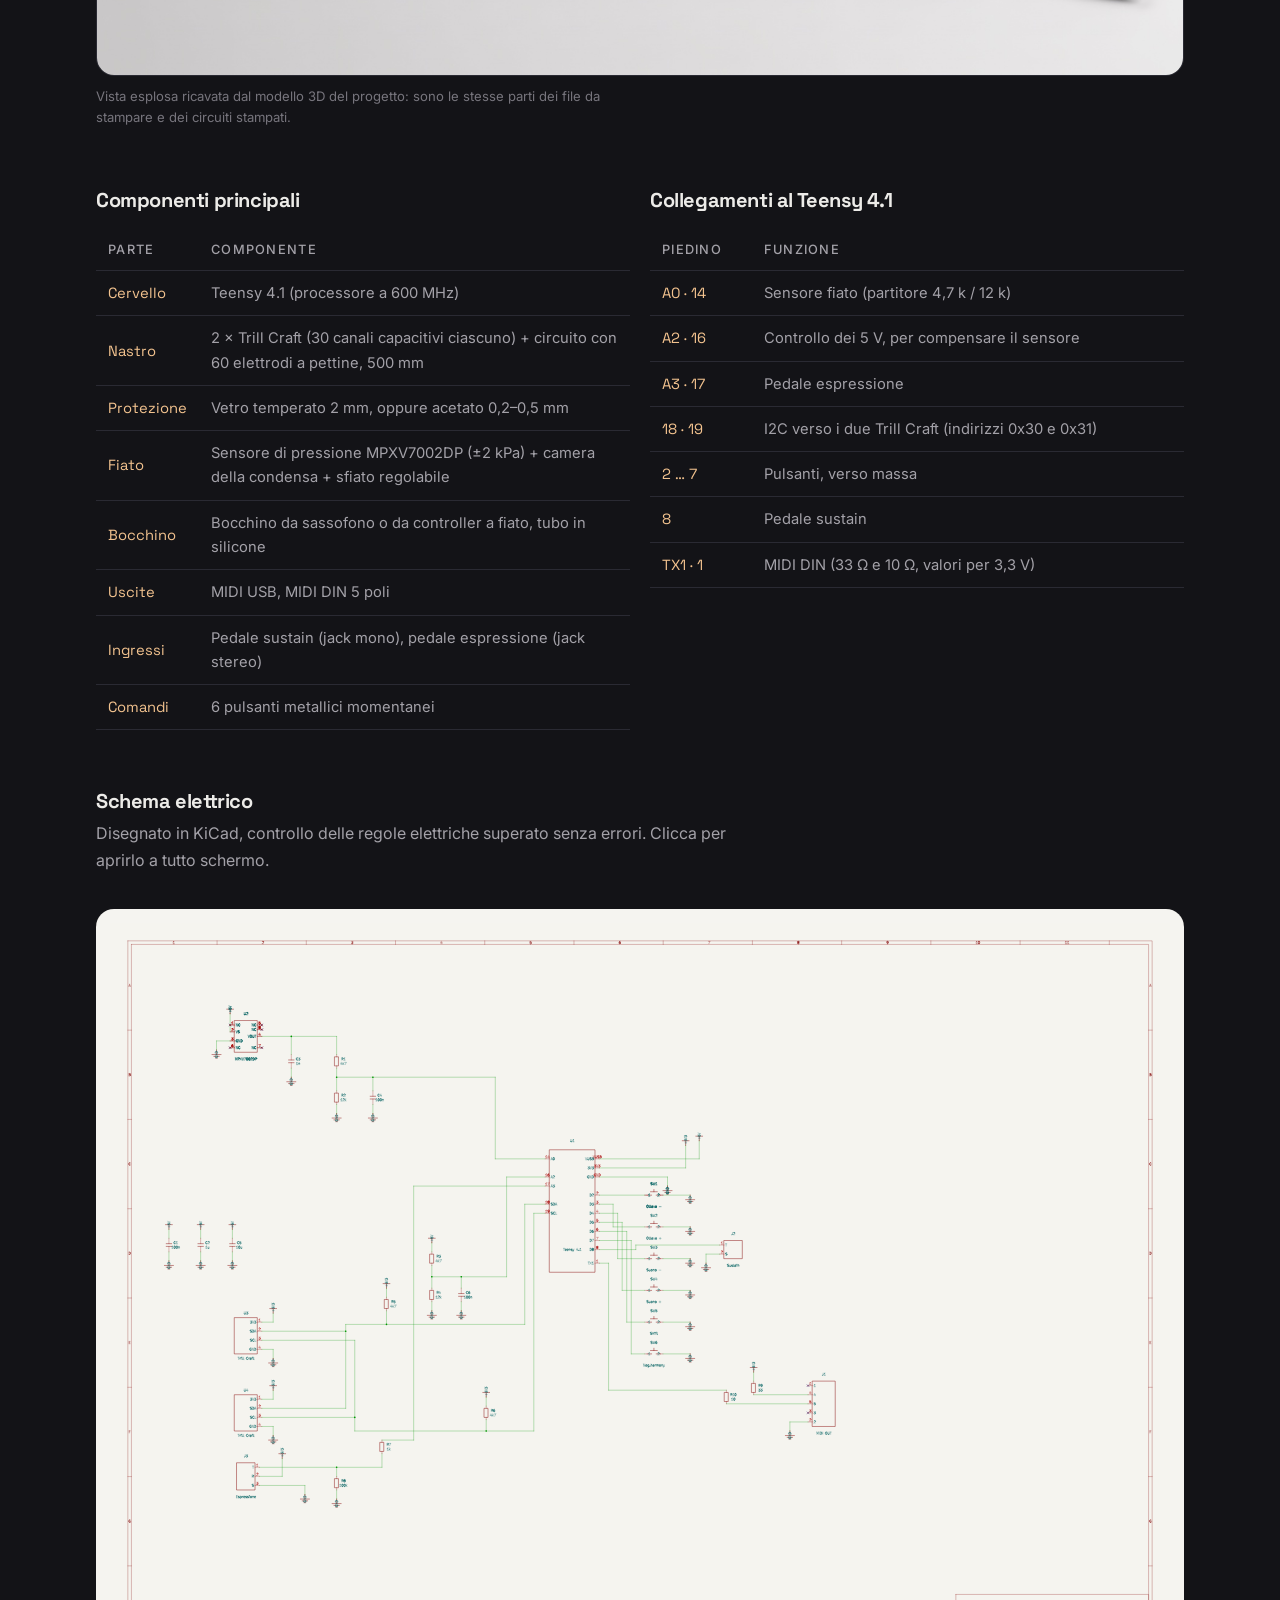
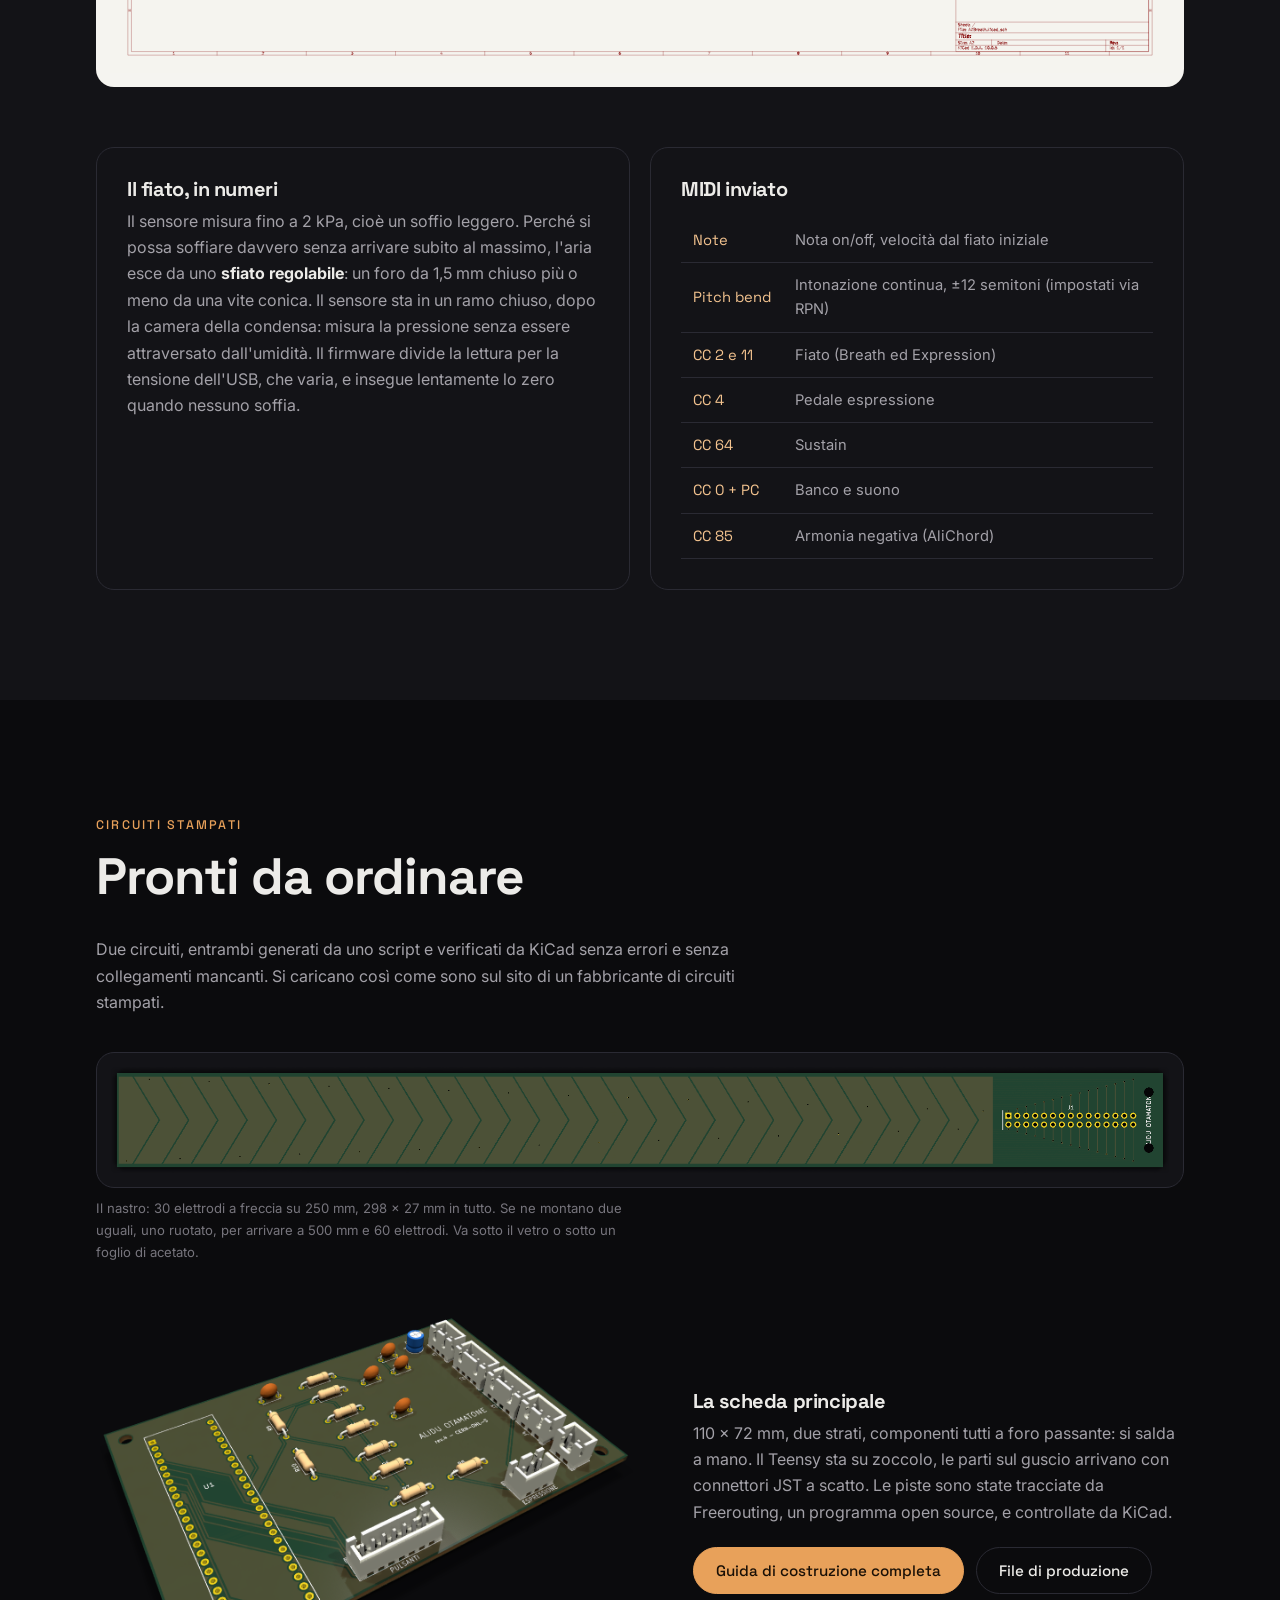
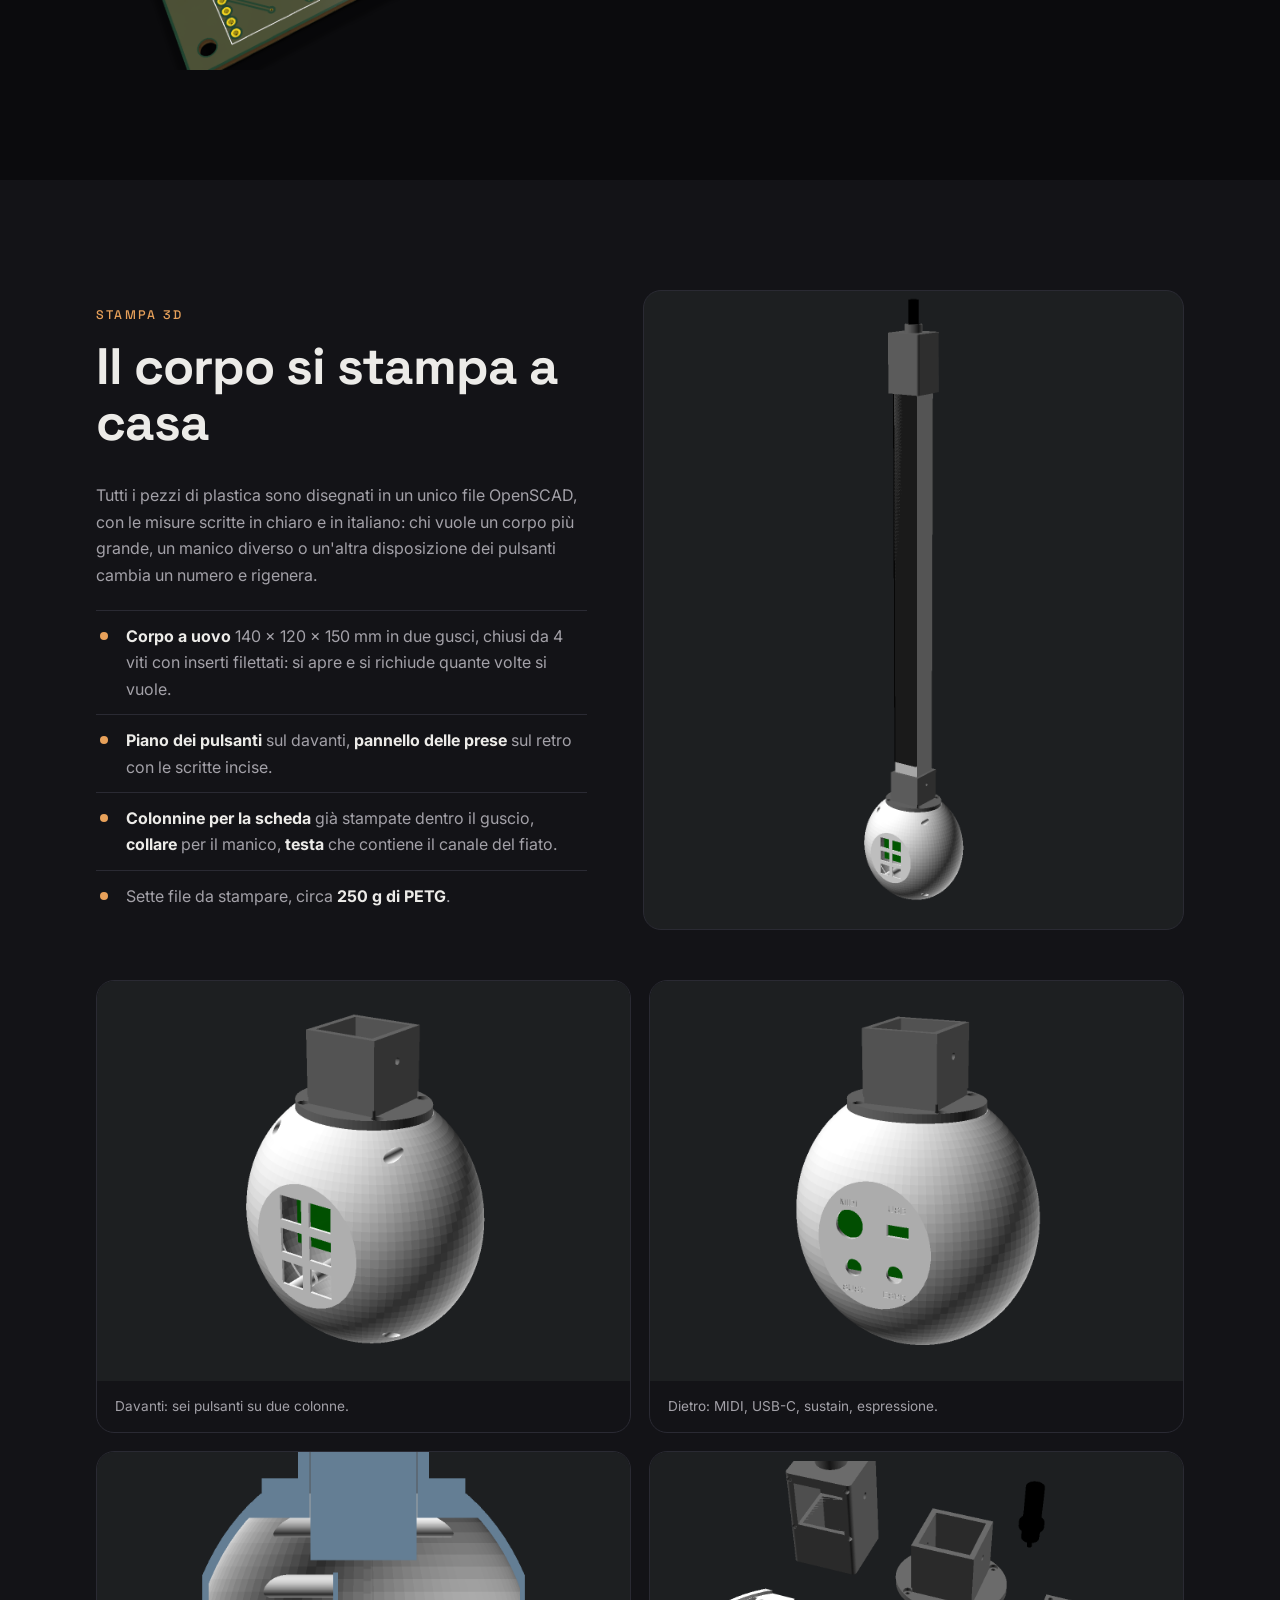
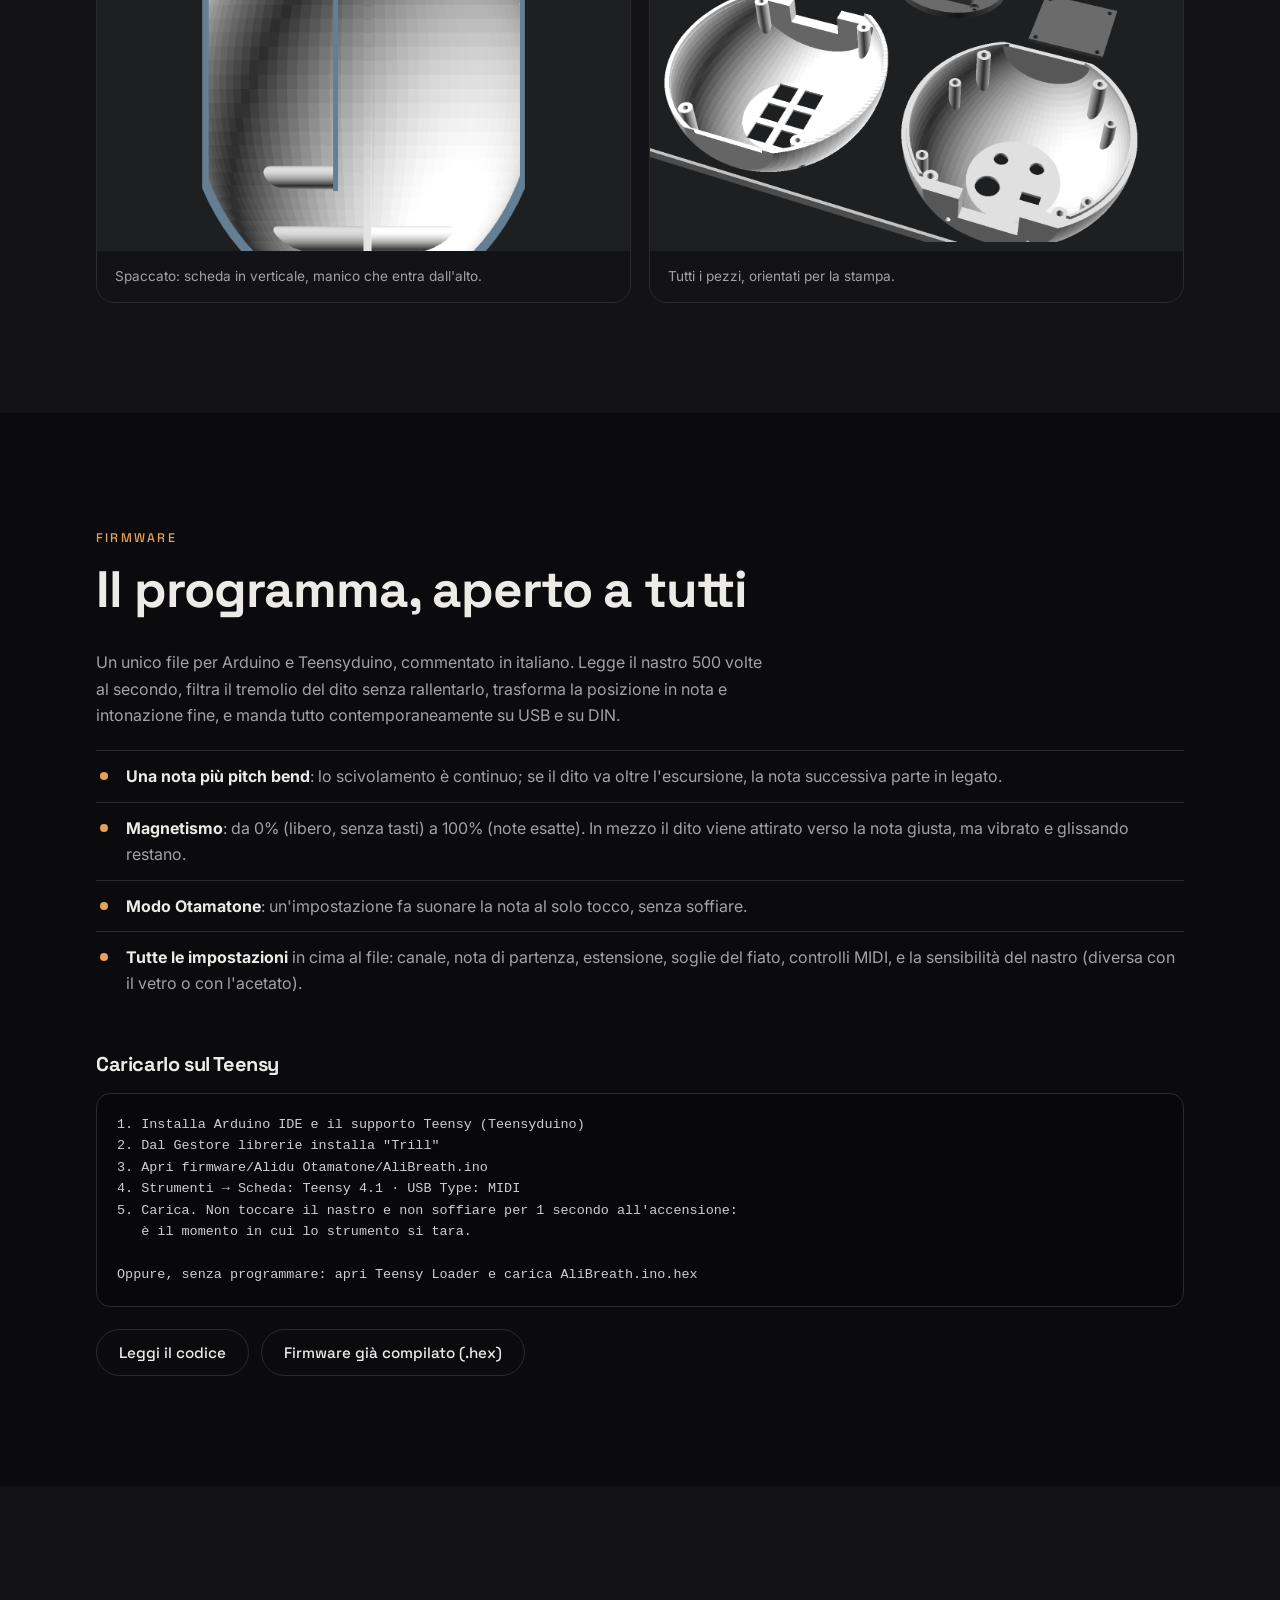
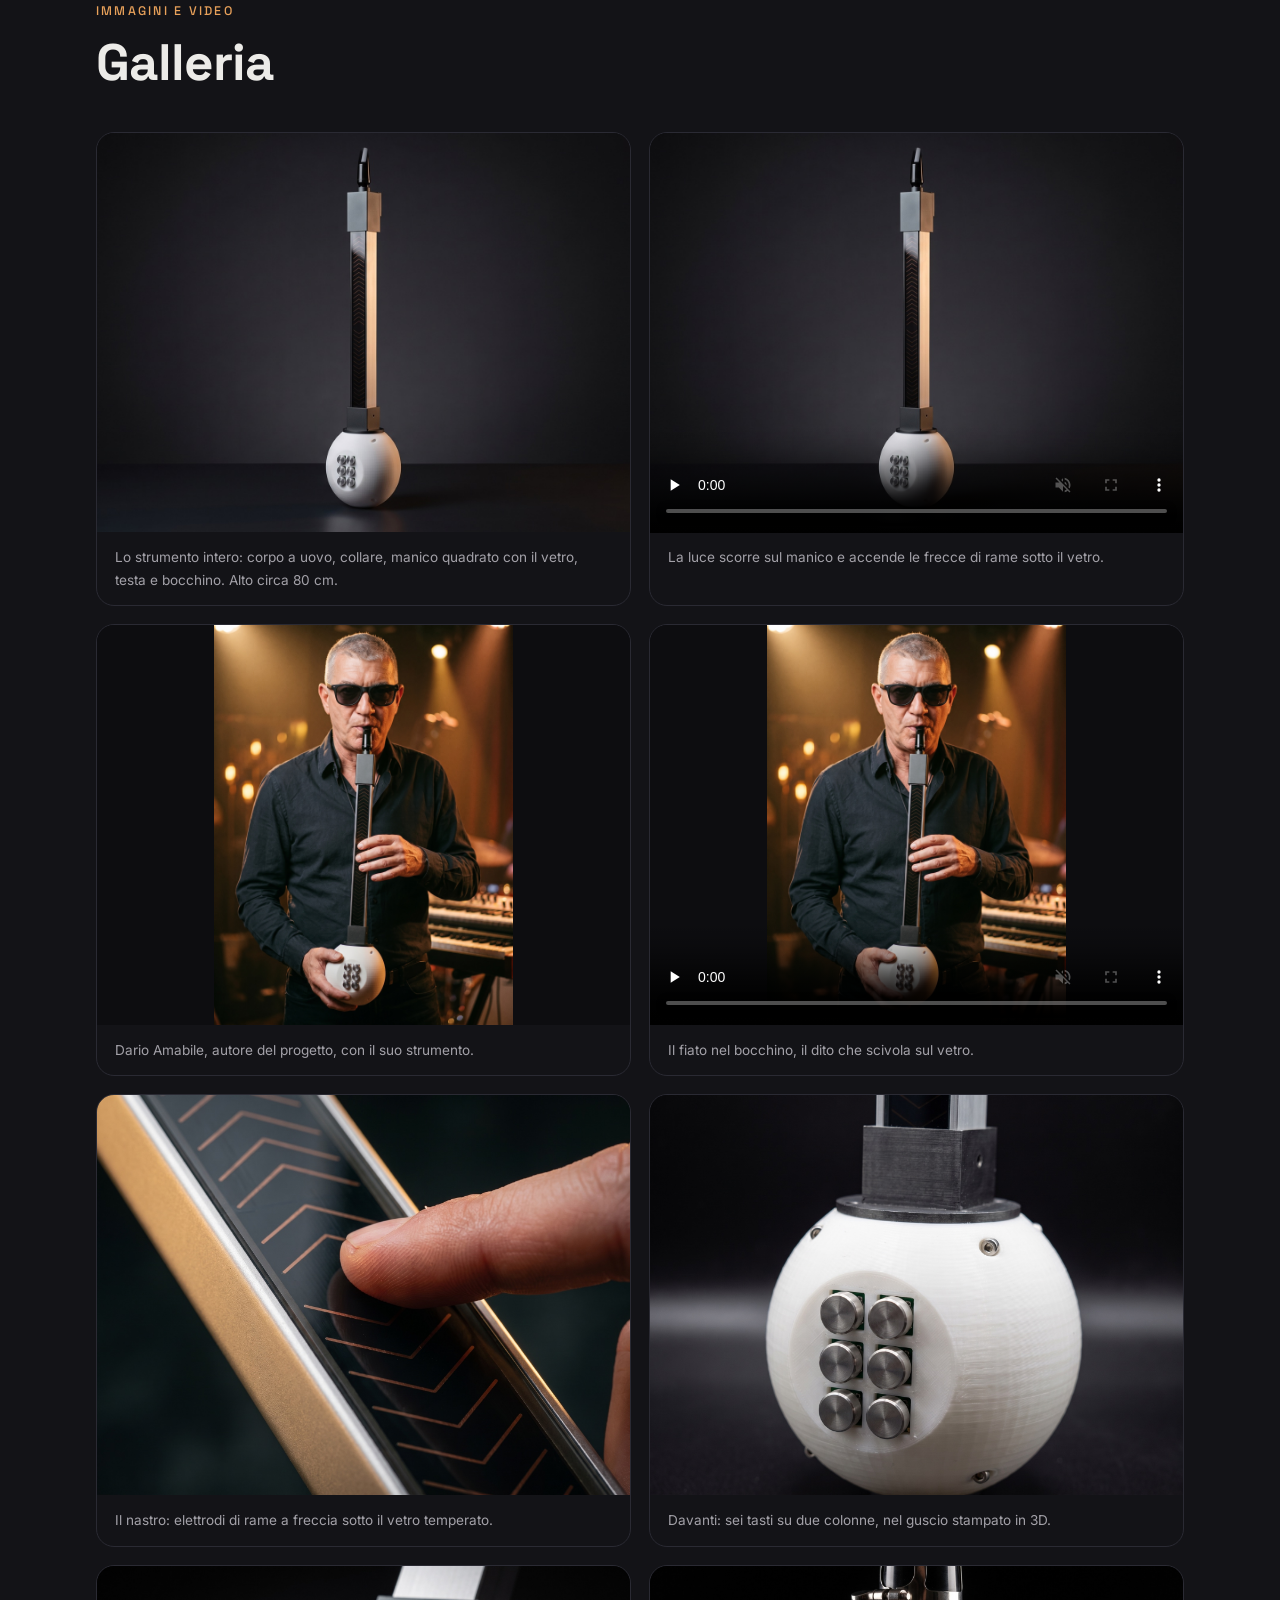
==== commit 63c317c8: "Foto e video coerenti con il progetto reale - tutte le foto rigenerate con Higgsfield a partire dal " ====
--- a/docs/index.html
+++ b/docs/index.html
@@ -12,7 +12,7 @@
 <link rel="preconnect" href="https://fonts.googleapis.com">
 <link rel="preconnect" href="https://fonts.gstatic.com" crossorigin>
 <link href="https://fonts.googleapis.com/css2?family=Space+Grotesk:wght@400;500;700&family=Inter:wght@400;500;600&display=swap" rel="stylesheet">
-<link rel="stylesheet" href="stile.css">
+<link rel="stylesheet" href="stile.css?v=2">
 </head>
 <body>
 
@@ -83,9 +83,9 @@
     <video autoplay muted loop playsinline poster="img/musicista.jpg"><source src="video/suona.mp4" type="video/mp4"></video>
   </div>
   <div>
-    <span class="etichetta">Sul palco</span>
+    <span class="etichetta">Sul palco · Dario Amabile, autore del progetto</span>
     <h2>Si tiene come un clarinetto</h2>
-    <p>Il bocchino in alto, la mano sinistra sul manico, la destra sulla testa a portata dei pulsanti. Un solo cavo verso il computer o verso la tastiera: Alidu Otamatone non ha un suono suo, li ha tutti.</p>
+    <p>Il bocchino in alto, la mano sinistra che scivola sul vetro del manico, la destra sul corpo a uovo, con il pollice sui sei tasti. Un solo cavo verso il computer o verso la tastiera: Alidu Otamatone non ha un suono suo, li ha tutti.</p>
     <ul class="punti">
       <li><strong>USB</strong>: il computer lo riconosce da solo come strumento MIDI, senza driver.</li>
       <li><strong>DIN 5 poli</strong>: si collega direttamente a sintetizzatori, expander e tastiere, anche senza computer.</li>
@@ -120,7 +120,7 @@
 <!-- ============ ETERNO ============ -->
 <section id="eterno"><div class="wrap">
   <div class="affianco inverso appare">
-    <div class="media"><img src="img/nastro.jpg" alt="Un dito scivola sul nastro di vetro: sotto si intravedono gli elettrodi di rame intrecciati" loading="lazy"></div>
+    <div class="media"><img src="img/nastro.jpg" alt="Un dito scivola sul vetro del manico quadrato: sotto si vedono gli elettrodi di rame a freccia" loading="lazy"></div>
     <div>
       <span class="etichetta">Fatto per durare</span>
       <h2>Niente che si consumi</h2>
@@ -176,7 +176,7 @@
 <!-- ============ PULSANTI ============ -->
 <section id="comandi"><div class="wrap">
   <div class="affianco appare">
-    <div class="media"><img src="img/connettori.jpg" alt="Pannello del corpo: presa MIDI DIN, USB-C, due jack per i pedali, sei pulsanti metallici" loading="lazy"></div>
+    <div class="media"><img src="img/tasti.jpg" alt="Il corpo a uovo dal davanti: sei tasti metallici su due colonne, sopra il collare e il manico quadrato" loading="lazy"></div>
     <div>
       <span class="etichetta">Comandi</span>
       <h2>Sei pulsanti, nessun menu</h2>
@@ -198,8 +198,8 @@
   <div class="appare">
     <span class="etichetta">Dentro lo strumento</span>
     <h2>Com'è fatto</h2>
-    <img src="img/esploso.jpg" alt="Vista esplosa: bocchino, trappola per la condensa, manico, circuito degli elettrodi, lastra, due Trill Craft, Teensy 4.1, sensore, pulsanti, prese, guscio" loading="lazy" style="border-radius:var(--raggio);margin-top:30px;border:1px solid var(--linea)">
-    <p class="nota">Immagine concettuale: mostra le parti, non le misure definitive.</p>
+    <img src="img/esploso.jpg" alt="Vista esplosa: i due gusci del corpo con la scheda, il collare, il profilato del manico, il circuito del nastro con le frecce di rame, il vetro, la testa con lo sportello, l'innesto e il bocchino" loading="lazy" style="border-radius:var(--raggio);margin-top:30px;border:1px solid var(--linea)">
+    <p class="nota">Vista esplosa ricavata dal modello 3D del progetto: sono le stesse parti dei file da stampare e dei circuiti stampati.</p>
   </div>
 
   <div class="griglia2 appare" style="margin-top:60px">
@@ -335,14 +335,16 @@
   <span class="etichetta">Immagini e video</span>
   <h2>Galleria</h2>
   <div class="galleria">
-    <figure><img src="img/prodotto.jpg" alt="Alidu Otamatone in studio" loading="lazy"><figcaption>La forma: una croma, come l'Otamatone. Manico in alluminio, corpo bianco satinato.</figcaption></figure>
-    <figure><video controls muted loop playsinline preload="none" poster="img/prodotto.jpg"><source src="video/giro.mp4" type="video/mp4"></video><figcaption>Giro attorno allo strumento.</figcaption></figure>
-    <figure><img src="img/nastro.jpg" alt="Il nastro capacitivo" loading="lazy"><figcaption>Il nastro: elettrodi intrecciati sotto la lastra.</figcaption></figure>
-    <figure><video controls muted loop playsinline preload="none" poster="img/musicista.jpg"><source src="video/suona.mp4" type="video/mp4"></video><figcaption>Sul palco.</figcaption></figure>
-    <figure><img src="img/connettori.jpg" alt="Le prese" loading="lazy"><figcaption>MIDI DIN, USB-C, sustain, espressione.</figcaption></figure>
-    <figure><img src="img/esploso.jpg" alt="Vista esplosa" loading="lazy"><figcaption>Tutte le parti.</figcaption></figure>
-  </div>
-  <p class="nota">Foto e video sono immagini concettuali generate al computer per mostrare il progetto: il prototipo fisico non è ancora stato costruito.</p>
+    <figure><img src="img/prodotto.jpg" alt="Alidu Otamatone in studio" loading="lazy"><figcaption>Lo strumento intero: corpo a uovo, collare, manico quadrato con il vetro, testa e bocchino. Alto circa 80 cm.</figcaption></figure>
+    <figure><video controls muted loop playsinline preload="none" poster="img/prodotto.jpg"><source src="video/giro.mp4" type="video/mp4"></video><figcaption>La luce scorre sul manico e accende le frecce di rame sotto il vetro.</figcaption></figure>
+    <figure class="verticale"><img src="img/musicista.jpg" alt="Dario Amabile suona Alidu Otamatone su un palco" loading="lazy"><figcaption>Dario Amabile, autore del progetto, con il suo strumento.</figcaption></figure>
+    <figure class="verticale"><video controls muted loop playsinline preload="none" poster="img/musicista.jpg"><source src="video/suona.mp4" type="video/mp4"></video><figcaption>Il fiato nel bocchino, il dito che scivola sul vetro.</figcaption></figure>
+    <figure><img src="img/nastro.jpg" alt="Il dito sul nastro capacitivo" loading="lazy"><figcaption>Il nastro: elettrodi di rame a freccia sotto il vetro temperato.</figcaption></figure>
+    <figure><img src="img/tasti.jpg" alt="I sei tasti sul davanti del corpo" loading="lazy"><figcaption>Davanti: sei tasti su due colonne, nel guscio stampato in 3D.</figcaption></figure>
+    <figure><img src="img/connettori.jpg" alt="Le prese sul retro del corpo" loading="lazy"><figcaption>Dietro: MIDI DIN, USB-C, sustain, espressione, con le scritte incise.</figcaption></figure>
+    <figure><img src="img/testa.jpg" alt="La testa con l'innesto e il bocchino" loading="lazy"><figcaption>La testa: dentro il canale del fiato, sopra il bocchino.</figcaption></figure>
+  </div>
+  <p class="nota">Foto e video sono stati generati al computer a partire dal modello 3D del progetto: mostrano i pezzi veri, quelli dei file da stampare e dei circuiti. Il prototipo fisico non è ancora stato costruito.</p>
 </div></section>
 
 <!-- ============ STATO ============ -->
--- a/docs/stile.css
+++ b/docs/stile.css
@@ -162,3 +162,4 @@
 .appare{opacity:0;transform:translateY(24px);transition:opacity .8s ease,transform .8s ease}
 .appare.visto{opacity:1;transform:none}
 @media (prefers-reduced-motion:reduce){.appare{opacity:1;transform:none;transition:none}html{scroll-behavior:auto}}
+.galleria figure.verticale img,.galleria figure.verticale video{object-fit:contain;background:#0d0d10}
